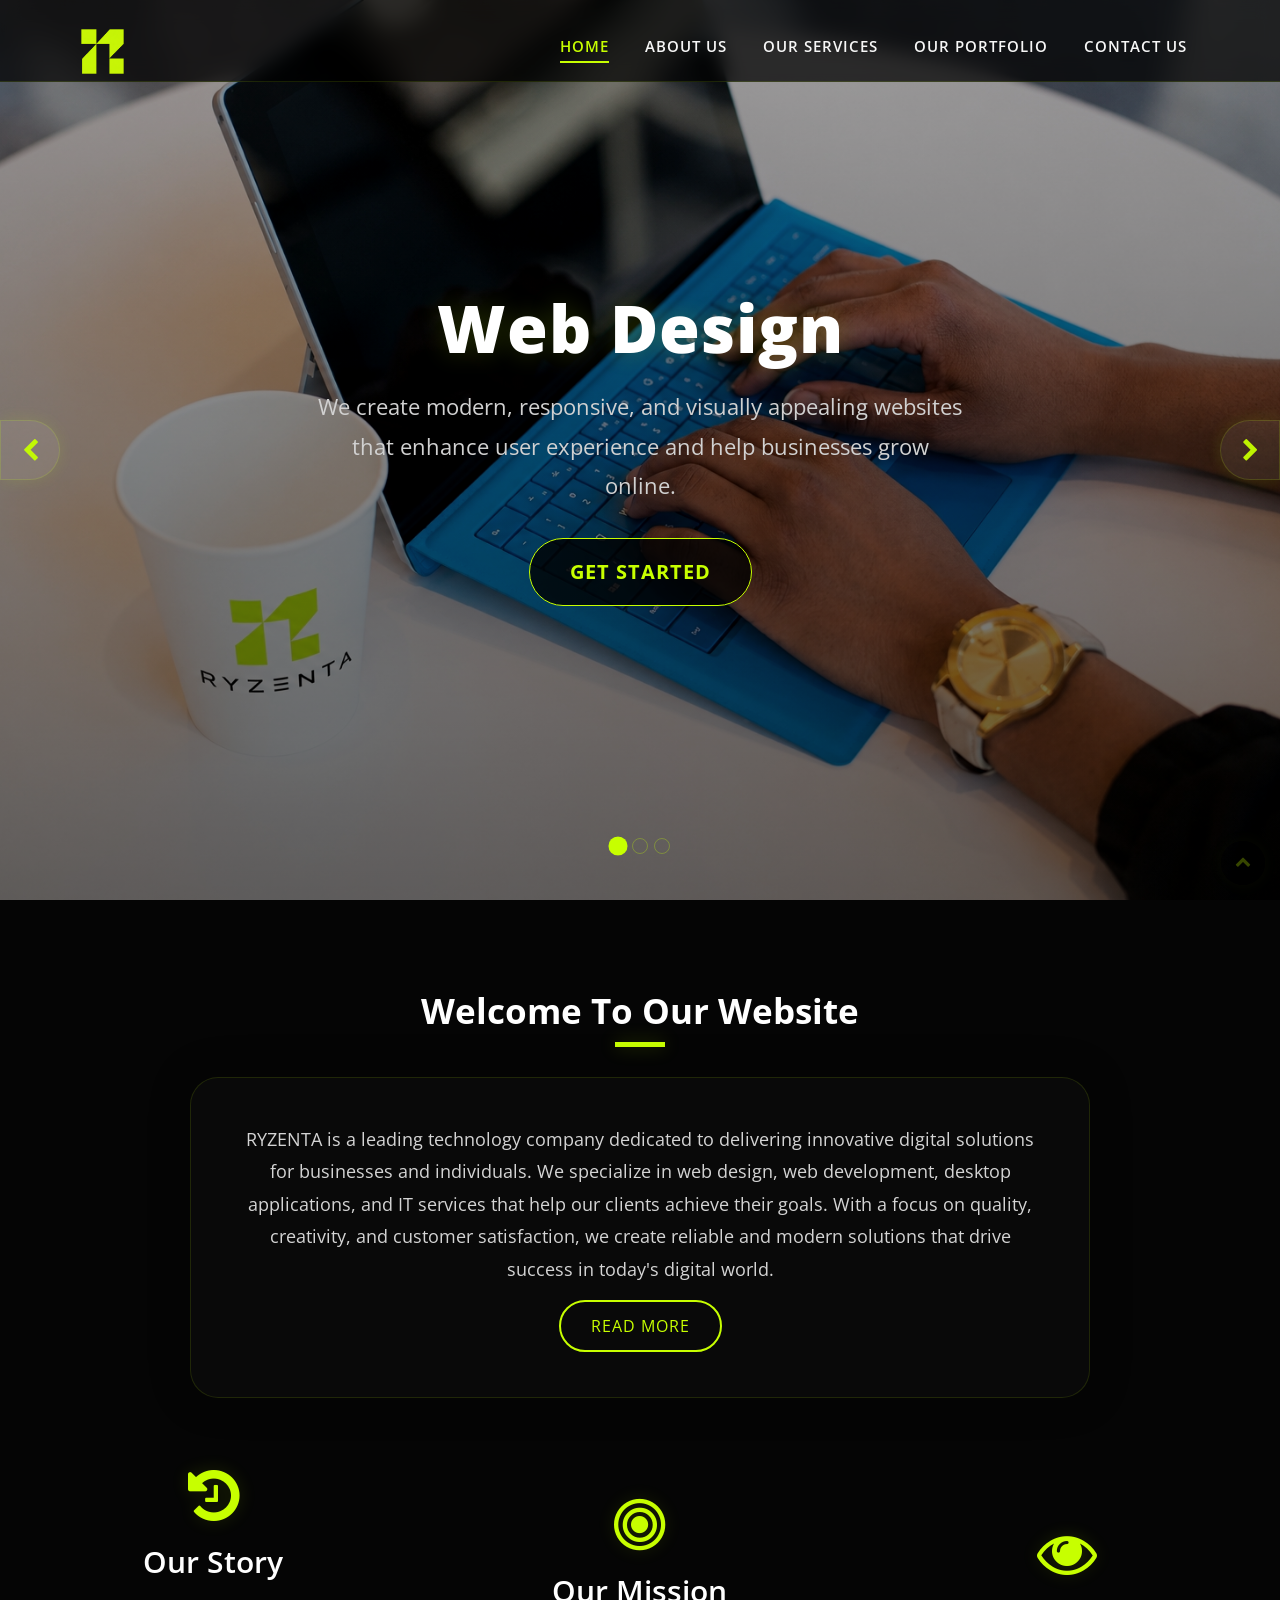
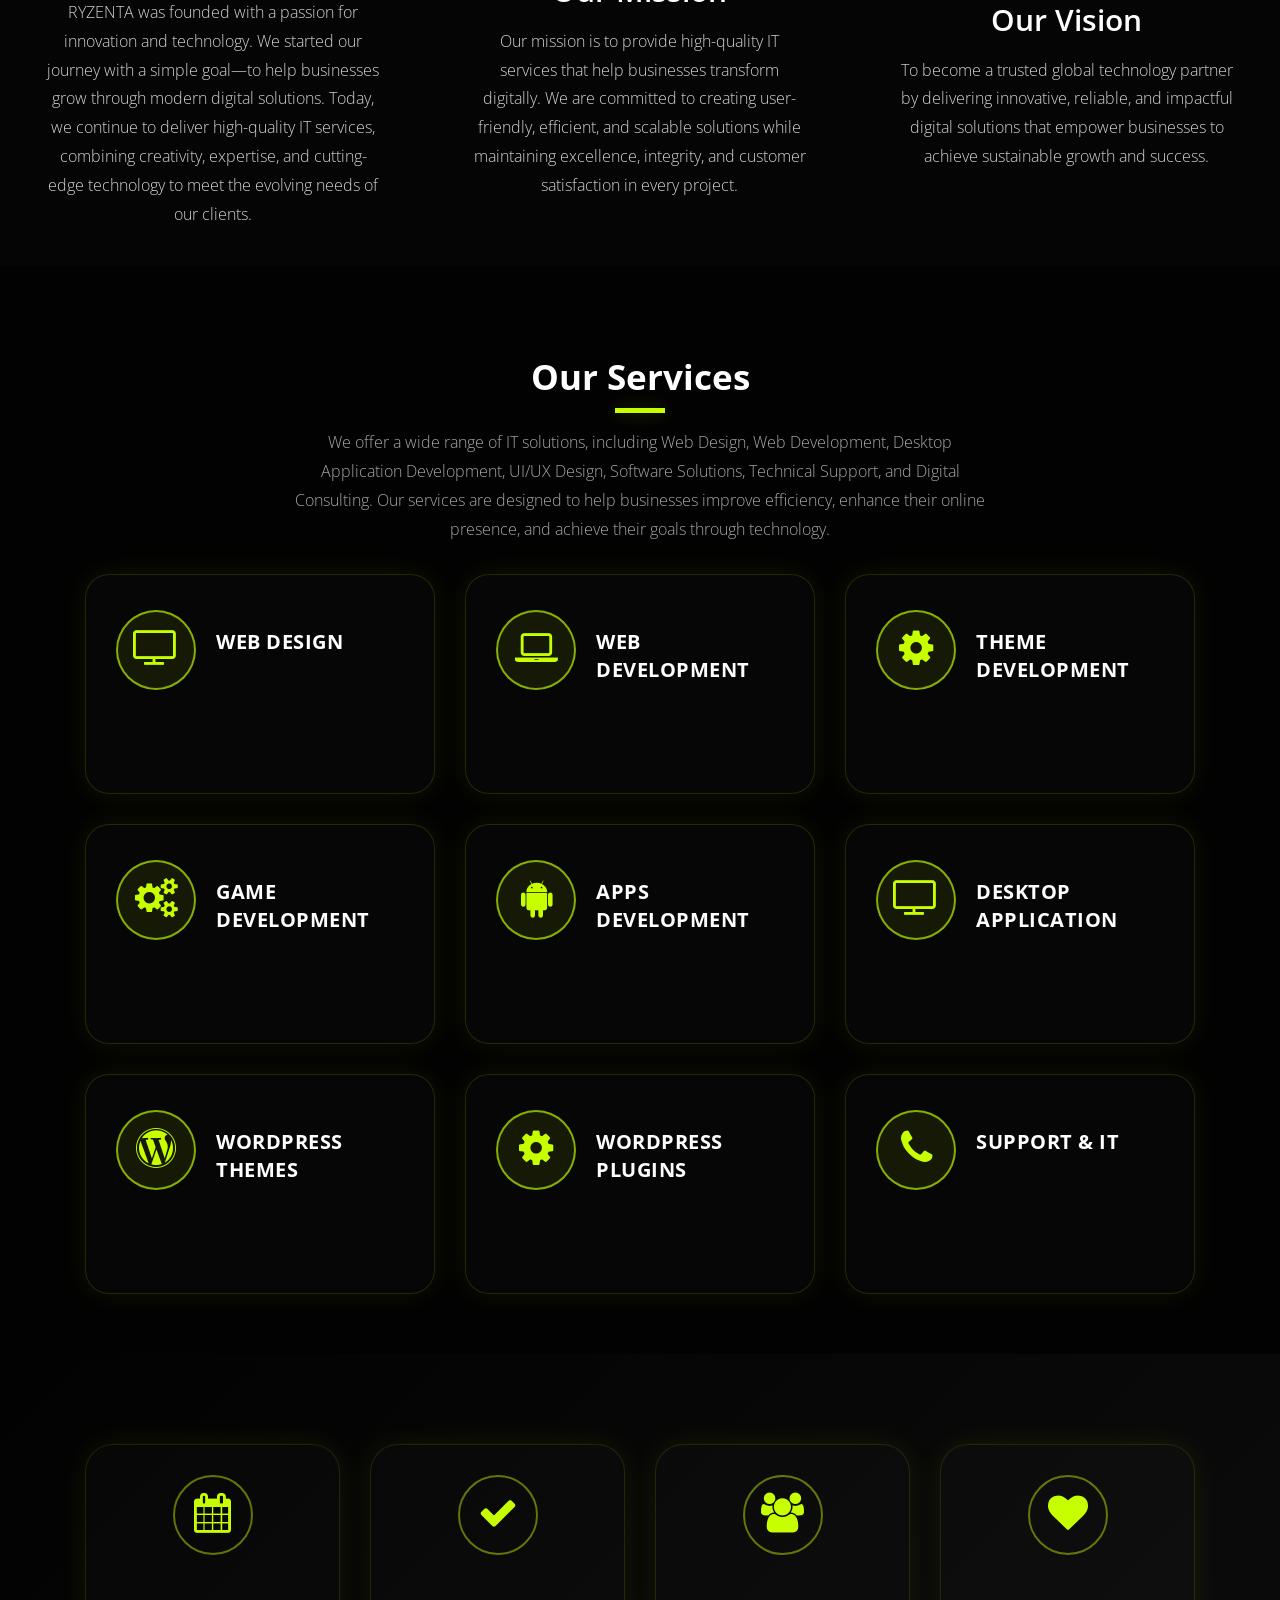
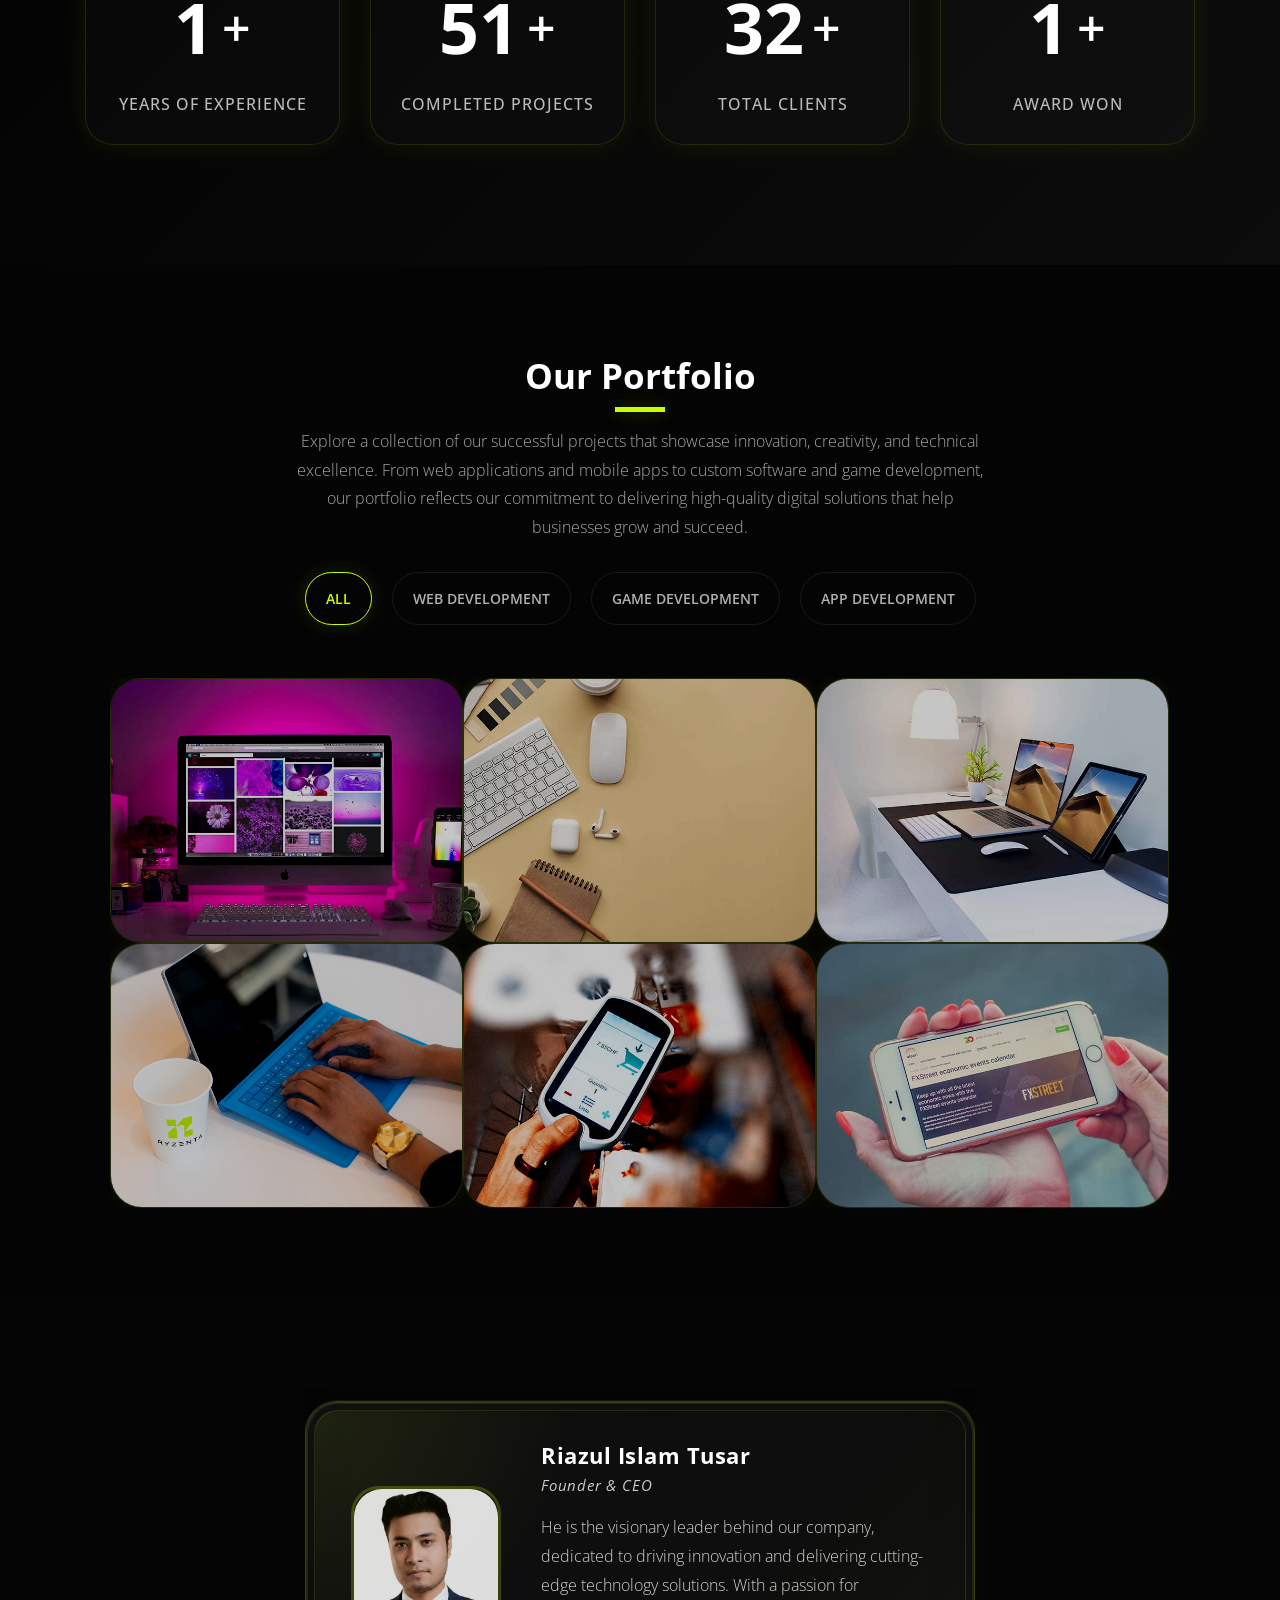
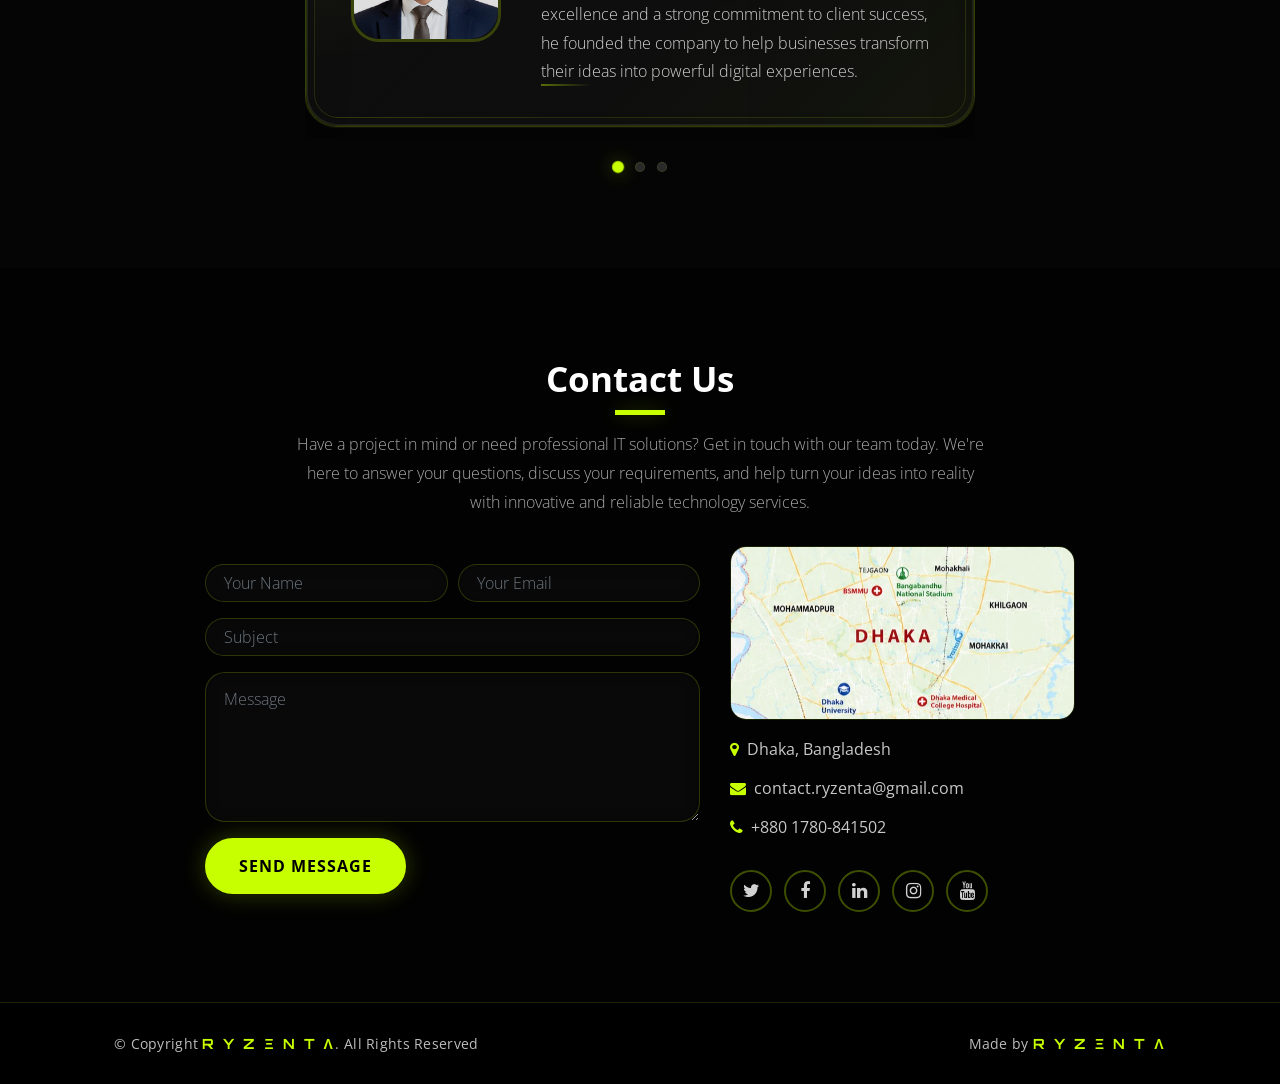
==== index.html @ a7834a54 "Update index.html" ====
<!DOCTYPE html>
<html lang="en">
    <head>

     <meta property="og:title" content="R Y Z Ξ N T Λ">
  <meta property="og:description" content="Welcome to our website. Check out our projects and services.">
  <meta property="og:image" content="https://ryzenta.github.io/logo.png">
  <meta property="og:url" content="https://ryzenta.github.io/">
  <meta property="og:type" content="website">

  <!-- Twitter Card (For Twitter/X & YouTube link preview) -->
  <meta name="twitter:card" content="summary_large_image">
  <meta name="twitter:title" content="ryzentaofficial">
  <meta name="twitter:description" content="Welcome to our website. Check out our projects and services.">
  <meta name="twitter:image" content="https://ryzenta.github.io/logo.png">

        <meta charset="utf-8">
        <title>R Y Z Ξ N T Λ</title>
        <meta content="width=device-width, initial-scale=1.0" name="viewport">
        <meta content="RYZENTA Futuristic AI and technology brand" name="keywords">
        <meta content="Welcome to our website. Check out our projects and services." name="description">

        <!-- Favicon -->
        <link rel="icon" type="image/png" sizes="32x32" href="img/logo.png">
        <link rel="icon" type="image/png" sizes="16x16" href="img/logo.png">
        <link rel="shortcut icon" href="img/logo.png">
        <link rel="apple-touch-icon" sizes="180x180" href="img/logo.png">

        <!-- Google Fonts -->
        <link href="https://fonts.googleapis.com/css?family=Open+Sans:300,400,600,700|Orbitron:400,500,700&display=swap" rel="stylesheet">

        <!-- CSS Libraries -->
        <link href="https://stackpath.bootstrapcdn.com/bootstrap/4.4.1/css/bootstrap.min.css" rel="stylesheet">
        <link href="https://stackpath.bootstrapcdn.com/font-awesome/4.7.0/css/font-awesome.min.css" rel="stylesheet">
        <link href="lib/owlcarousel/assets/owl.carousel.min.css" rel="stylesheet">
        <link href="lib/lightbox/css/lightbox.min.css" rel="stylesheet">

        <!-- Template Stylesheet -->
        <link href="css/style.css" rel="stylesheet">
    </head>

    <body>
        <!-- Header Nav Start -->
        <div id="header">
            <div class="container-fluid">
                <div id="logo" class="pull-left">
                    <a href="index.html"><img src="img/logo.png" alt="Logo" /></a>
                </div>

                <nav id="nav-menu-container">
                    <ul class="nav-menu">
                        <li class="menu-active"><a href="#header-carousel">Home</a></li>
                        <li><a href="#about">About Us</a></li>
                        <li><a href="#services">Our Services</a></li>
                        <li><a href="#portfolio">Our Portfolio</a></li>
                        <li><a href="#contact">Contact Us</a></li>
                    </ul>
                </nav>
            </div>
        </div>
        <!-- Header Nav End -->
        
        <!-- Header carousel Start-->
        <div id="header-carousel">
            <div class="header-carousel-container">
                <div id="headerCarousel" class="carousel  slide carousel-fade" data-ride="carousel">
                    <ul class="carousel-indicators">
                        <li data-target="#headerCarousel" data-slide-to="0" class="active"></li>
                        <li data-target="#headerCarousel" data-slide-to="1"></li>
                        <li data-target="#headerCarousel" data-slide-to="2"></li>
                    </ul>

                    <div class="carousel-inner">
                        <div class="carousel-item active">
                            <div class="carousel-background"><img src="img/slider-1.jpg" alt=""></div>
                            <div class="carousel-container">
                                <div class="carousel-content">
                                    <h2>Web Design</h2>
                                    <p>
                                        We create modern, responsive, and visually appealing websites that enhance user experience and help businesses grow online.
                                    </p>
                                    <a href="" class="btn-get-started scrollto">Get Started</a>
                                </div>
                            </div>
                        </div>

                        <div class="carousel-item">
                            <div class="carousel-background"><img src="img/slider-2.jpg" alt=""></div>
                            <div class="carousel-container">
                                <div class="carousel-content">
                                    <h2>Desktop Application</h2>
                                    <p>
                                        We develop high-performance desktop software with intuitive interfaces, robust functionality, and seamless user experiences.
                                    </p>
                                    <a href="" class="btn-get-started scrollto">Get Started</a>
                                </div>
                            </div>
                        </div>

                        <div class="carousel-item">
                            <div class="carousel-background"><img src="img/slider-3.jpg" alt=""></div>
                            <div class="carousel-container">
                                <div class="carousel-content">
                                    <h2>Game Development</h2>
                                    <p>
                                        Our game development services combine creative design, advanced programming, stunning graphics, and immersive gameplay to deliver unforgettable gaming experiences for players worldwide.
                                    </p>
                                    <a href="" class="btn-get-started scrollto">Get Started</a>
                                </div>
                            </div>
                        </div>
                    </div>

                    <a class="carousel-control-prev" href="#headerCarousel" role="button" data-slide="prev">
                        <span class="carousel-control-prev-icon fa fa-chevron-left" aria-hidden="true"></span>
                    </a>

                    <a class="carousel-control-next" href="#headerCarousel" role="button" data-slide="next">
                        <span class="carousel-control-next-icon fa fa-chevron-right" aria-hidden="true"></span>
                    </a>

                </div>
            </div>
        </div>
        <!-- Header carousel End-->

        <!-- About Us Start-->
        <div id="about">
            <div class="container-fluid">
                <div class="section-header">
                    <h2>Welcome to Our Website</h2>
                </div>
                <div class="row">
                    <div class="col-md-12">
                        <div class="welcome m-auto">
                            <p>
                                RYZENTA is a leading technology company dedicated to delivering innovative digital solutions for businesses and individuals. We specialize in web design, web development, desktop applications, and IT services that help our clients achieve their goals. With a focus on quality, creativity, and customer satisfaction, we create reliable and modern solutions that drive success in today's digital world.
                            </p>
                            <a class="btn" href="#">Read More</a>
                        </div>
                    </div>
                </div>
                <div class="row">
                    <div class="col-md-4 about-col">
                        <div class="about-content">
                            <i class="fa fa-history"></i>
                            <h2>Our Story</h2>
                            <p>
                                RYZENTA was founded with a passion for innovation and technology. We started our journey with a simple goal—to help businesses grow through modern digital solutions. Today, we continue to deliver high-quality IT services, combining creativity, expertise, and cutting-edge technology to meet the evolving needs of our clients.
                            </p>
                        </div>
                    </div>
                    <div class="col-md-4 about-col">
                        <div class="about-content">
                            <i class="fa fa-bullseye"></i>
                            <h2>Our Mission</h2>
                            <p>
                                Our mission is to provide high-quality IT services that help businesses transform digitally. We are committed to creating user-friendly, efficient, and scalable solutions while maintaining excellence, integrity, and customer satisfaction in every project.

                            </p>
                        </div>
                    </div>
                    <div class="col-md-4 about-col">
                        <div class="about-content">
                            <i class="fa fa-eye"></i>
                            <h2>Our Vision</h2>
                            <p>
                                To become a trusted global technology partner by delivering innovative, reliable, and impactful digital solutions that empower businesses to achieve sustainable growth and success.
                            </p>
                        </div>
                    </div>
                </div>
            </div>
        </div>
        <!-- About Us End-->

        <!-- Services Start -->
        <div id="services">
            <div class="container">
                <div class="section-header">
                    <h2>Our Services</h2>
                    <p>
                        We offer a wide range of IT solutions, including Web Design, Web Development, Desktop Application Development, UI/UX Design, Software Solutions, Technical Support, and Digital Consulting. Our services are designed to help businesses improve efficiency, enhance their online presence, and achieve their goals through technology.
                    </p>
                </div>
                <div class="row">
                    <div class="col-md-6 col-lg-4">
                        <div class="service-col">
                            <div class="service-icon"><i class="fa fa-television"></i></div>
                            <h3>Web Design</h3>
                            <div class="service-detail">
                                We create modern, responsive, and visually appealing websites that enhance user experience and help businesses grow online.
                            </div>
                        </div>
                    </div>
                    <div class="col-md-6 col-lg-4">
                        <div class="service-col">
                            <div class="service-icon"><i class="fa fa-laptop"></i> </div>
                            <h3>Web Development</h3>
                            <div class="service-detail">
Building fast, secure, and scalable web solutions tailored to meet your business goals and requirements.
                            </div>
                        </div>
                    </div>
                    <div class="col-md-6 col-lg-4">
                        <div class="service-col">
                            <div class="service-icon"><i class="fa fa-cog"></i> </div>
                            <h3>Theme Development</h3>
                            <div class="service-detail">
Custom theme development with clean code, attractive layouts, and full responsiveness for a unique online presence.
                            </div>
                        </div>
                    </div>
                    <div class="col-md-6 col-lg-4">
                        <div class="service-col">
                            <div class="service-icon"><i class="fa fa-cogs"></i> </div>
                            <h3>Game Development</h3>
                            <div class="service-detail">
Designing and developing engaging, interactive, and high-performance games for multiple platforms.                            
</div>
                        </div>
                    </div>
                    <div class="col-md-6 col-lg-4">
                        <div class="service-col">
                            <div class="service-icon"><i class="fa fa-android"></i> </div>
                            <h3>Apps Development</h3>
                            <div class="service-detail">
Developing innovative Android and iOS applications with seamless functionality and exceptional user experiences.
                            </div>
                        </div>
                    </div>
                    <div class="col-md-6 col-lg-4">
                        <div class="service-col">
                            <div class="service-icon"><i class="fa fa-television"></i> </div>
                            <h3>Desktop Application</h3>
                            <div class="service-detail">
Creating powerful, secure, and efficient desktop software solutions to streamline business operations and productivity.                            </div>
                        </div>
                    </div>
                    <div class="col-md-6 col-lg-4">
                        <div class="service-col">
                            <div class="service-icon"><i class="fa fa-wordpress"></i> </div>
                            <h3>WordPress Themes</h3>
                            <div class="service-detail">
Professionally crafted WordPress themes that are responsive, customizable, SEO-friendly, and easy to manage.                            </div>
                        </div>
                    </div>
                    <div class="col-md-6 col-lg-4">
                        <div class="service-col">
                            <div class="service-icon"><i class="fa fa-cog"></i> </div>
                            <h3>WordPress Plugins</h3>
                            <div class="service-detail">
Developing custom WordPress plugins to extend website functionality and deliver tailored business solutions.                        </div>
                        </div>
                    </div>
                    <div class="col-md-6 col-lg-4">
                        <div class="service-col">
                            <div class="service-icon"><i class="fa fa-phone"></i> </div>
                            <h3>Support & IT</h3>
                            <div class="service-detail">
Providing reliable IT support, maintenance, troubleshooting, and technical solutions to keep your systems running smoothly.                            </div>
                        </div>
                    </div>
                </div>
            </div>
        </div>
        <!-- Services End -->

        <!-- Counter Start -->
        <div id="counters">
            <div class="container">
                <div class="row">
                    <div class="col-md-3 col-sm-6">
                        <div class="counter">
                            <div class="counter-icon"><i class="fa fa-calendar"></i></div>
                            <div class="number"> <span>2</span></div>
                            <h4 class="font-weight">Years of Experience</h4>
                        </div>
                    </div>
                    <div class="col-md-3 col-sm-6">
                        <div class="counter">
                            <div class="counter-icon"><i class="fa fa-check"></i></div>
                            <div class="number"> <span>80</span></div>
                            <h4 class="font-weight">Completed Projects</h4>
                        </div>
                    </div>
                    <div class="col-md-3 col-sm-6">
                        <div class="counter">
                            <div class="counter-icon"><i class="fa fa-users"></i></div>
                            <div class="number"> <span>50</span></div>
                            <h4 class="font-weight">Total Clients</h4>
                        </div>
                    </div>
                    <div class="col-md-3 col-sm-6">
                        <div class="counter">
                            <div class="counter-icon"><i class="fa fa-heart"></i></div>
                            <div class="number"> <span>2</span></div>
                            <h4 class="font-weight">Award Won</h4>
                        </div>
                    </div>
                </div>
            </div>
        </div>
        <!-- Counter End -->

        <!-- Portfolio Start -->
        <div id="portfolio">
            <div class="container">
                <header class="section-header">
                    <h3 class="section-title">Our Portfolio</h3>
                    <p>
Explore a collection of our successful projects that showcase innovation, creativity, and technical excellence. From web applications and mobile apps to custom software and game development, our portfolio reflects our commitment to delivering high-quality digital solutions that help businesses grow and succeed.                    </p>
                </header>

                <div class="row">
                    <div class="col-lg-12">
                        <ul class="portfolio-flters">
                            <li data-filter="*" class="filter-active">All</li>
                            <li data-filter=".web-dev">Web Development</li>
                            <li data-filter=".game-dev">Game Development</li>
                            <li data-filter=".app-dev">App Development</li>
                        </ul>
                    </div>
                </div>

                <div class="row portfolio-container">
                    <div class="col-lg-4 col-md-6 portfolio-item web-dev">
                        <div class="portfolio-wrap">
                            <figure>
                                <img src="img/portfolio-1.jpg" class="img-fluid" alt="">
                                <a href="img/portfolio-1.jpg" data-lightbox="portfolio" data-title="R Y Z Ξ N T Λ | Building The Future With Smart Technology" class="link-preview" title="Preview"><i class="fa fa-eye"></i></a>
                                <a href="#" class="link-details" title="More Details"><i class="fa fa-link"></i></a>
                                <h4 class="portfolio-title">Modern, responsive, and user-friendly websites designed to enhance your online presence and drive business growth. <span>Web Development</span></h4>
                            </figure>
                        </div>
                    </div>

                    <div class="col-lg-4 col-md-6 portfolio-item web-dev">
                        <div class="portfolio-wrap">
                            <figure>
                                <img src="img/portfolio-2.jpg" class="img-fluid" alt="">
                                <a href="img/portfolio-2.jpg" class="link-preview" data-lightbox="portfolio" data-title="R Y Z Ξ N T Λ | Building The Future With Smart Technology" title="Preview"><i class="fa fa-eye"></i></a>
                                <a href="#" class="link-details" title="More Details"><i class="fa fa-link"></i></a>
                                <h4 class="portfolio-title">Custom web solutions built with the latest technologies to ensure performance, security, and seamless user experiences. <span>Web Development</span></h4>
                            </figure>
                        </div>
                    </div>

                    <div class="col-lg-4 col-md-6 portfolio-item game-dev">
                        <div class="portfolio-wrap">
                            <figure>
                                <img src="img/portfolio-3.jpg" class="img-fluid" alt="">
                                <a href="img/portfolio-3.jpg" class="link-preview" data-lightbox="portfolio" data-title="R Y Z Ξ N T Λ | Building The Future With Smart Technology" title="Preview"><i class="fa fa-eye"></i></a>
                                <a href="#" class="link-details" title="More Details"><i class="fa fa-link"></i></a>
                                <h4 class="portfolio-title">Creative and engaging games developed with stunning visuals, immersive gameplay, and optimized performance. <span>Game Development</span></h4>
                            </figure>
                        </div>
                    </div>

                    <div class="col-lg-4 col-md-6 portfolio-item game-dev">
                        <div class="portfolio-wrap">
                            <figure>
                                <img src="img/portfolio-4.jpg" class="img-fluid" alt="">
                                <a href="img/portfolio-4.jpg" class="link-preview" data-lightbox="portfolio" data-title="R Y Z Ξ N T Λ | Building The Future With Smart Technology" title="Preview"><i class="fa fa-eye"></i></a>
                                <a href="#" class="link-details" title="More Details"><i class="fa fa-link"></i></a>
                                <h4 class="portfolio-title">From concept to launch, we create innovative gaming experiences for mobile, desktop, and online platforms. <span>Game Development</span></h4>
                            </figure>
                        </div>
                    </div>

                    <div class="col-lg-4 col-md-6 portfolio-item app-dev">
                        <div class="portfolio-wrap">
                            <figure>
                                <img src="img/portfolio-5.jpg" class="img-fluid" alt="">
                                <a href="img/portfolio-5.jpg" class="link-preview" data-lightbox="portfolio" data-title="R Y Z Ξ N T Λ | Building The Future With Smart Technology" title="Preview"><i class="fa fa-eye"></i></a>
                                <a href="#" class="link-details" title="More Details"><i class="fa fa-link"></i></a>
                                <h4 class="portfolio-title">Scalable Android and iOS apps tailored to meet business needs and help brands connect with their audience. <span>App Development</span></h4>
                            </figure>
                        </div>
                    </div>

                    <div class="col-lg-4 col-md-6 portfolio-item app-dev">
                        <div class="portfolio-wrap">
                            <figure>
                                <img src="img/portfolio-6.jpg" class="img-fluid" alt="">
                                <a href="img/portfolio-6.jpg" class="link-preview" data-lightbox="portfolio" data-title="R Y Z Ξ N T Λ | Building The Future With Smart Technology" title="Preview"><i class="fa fa-eye"></i></a>
                                <a href="#" class="link-details" title="More Details"><i class="fa fa-link"></i></a>
                                <h4 class="portfolio-title">Powerful mobile applications designed to deliver smooth functionality and exceptional user experiences. <span>App Development</span></h4>
                            </figure>
                        </div>
                    </div>
                </div>
            </div>
        </div>
        <!-- Portfolio End -->

        <!-- Testimonials Start -->
        <div id="testimonials">
            <div class="container">
                <div class="owl-carousel testimonials-carousel">
                    <div class="testimonial-item">
                        <div class="testimonial-img">
                            <img src="img/testimonial-1.jpg" alt="">
                        </div>
                        <div class="testimonial-content">
                            <h3>Riazul Islam Tusar</h3>
                            <h4>Founder & CEO</h4>
                            <p>
He is the visionary leader behind our company, dedicated to driving innovation and delivering cutting-edge technology solutions. With a passion for excellence and a strong commitment to client success, he founded the company to help businesses transform their ideas into powerful digital experiences.                            </p>
                        </div>
                    </div>

                    <div class="testimonial-item">
                        <div class="testimonial-img">
                            <img src="img/testimonial-2.jpg" alt="">
                        </div>
                        <div class="testimonial-content">
                            <h3>Atiq Hasan Riad</h3>
                            <h4>Co-Founder & COO</h4>
                            <p>
He plays a key role in shaping the company's growth and strategic direction. With expertise in technology, project management, and business development, he works closely with clients and teams to ensure the delivery of high-quality solutions that create lasting value.                            </p>
                        </div>
                    </div>

                    <div class="testimonial-item">
                        <div class="testimonial-img">
                            <img src="img/testimonial-3.jpg" alt="">
                        </div>
                        <div class="testimonial-content">
                            <h3>Tahmida Huda</h3>
                            <h4>Marketing Director</h4>
                            <p>
She is responsible for overseeing daily operations and ensuring the successful execution of projects. With strong leadership, organizational skills, and industry expertise, he coordinates teams, manages client relationships, and drives operational excellence to deliver outstanding results and customer satisfaction.                        </div>
                    </div>
                </div>
            </div>
        </div>
        <!-- Testimonials End -->

        <!-- Contact Start -->
        <div class="contact" id="contact">
            <div class="container">
                <div class="section-header">
                    <h3>Contact Us</h3>
                    <p>
Have a project in mind or need professional IT solutions? Get in touch with our team today. We're here to answer your questions, discuss your requirements, and help turn your ideas into reality with innovative and reliable technology services.                    </p>
                </div>

                <div class="row align-items-center">
                    <div class="col-md-7">
                        <div class="form">
                            <form action="" method="">
                                <div class="form-row">
                                    <div class="form-group col-md-6">
                                        <input type="text" class="form-control" placeholder="Your Name" />
                                    </div>
                                    <div class="form-group col-md-6">
                                        <input type="email" class="form-control" placeholder="Your Email" />
                                    </div>
                                </div>
                                <div class="form-group">
                                    <input type="text" class="form-control" placeholder="Subject" />
                                </div>
                                <div class="form-group">
                                    <textarea class="form-control" rows="5" placeholder="Message"></textarea>
                                </div>
                                <div><button type="submit">Send Message</button></div>
                            </form>
                        </div>
                    </div>
                    <div class="col-md-5">
                        <div class="contact-info">
                            <img src="img/map.jpg" alt="Map" />
                            <p><i class="fa fa-map-marker"></i>Dhaka, Bangladesh</p>
                            <p><i class="fa fa-envelope"></i>contact.ryzenta@gmail.com</p>
                            <p><i class="fa fa-phone"></i>+880 1780-841502</p>
                            <div class="social">
                                <a href="https://www.twitter.com/ryzentaofficial"><i class="fa fa-twitter"></i></a>
                                <a href="https://facebook.com/ryzentaofficial"><i class="fa fa-facebook"></i></a>
                                <a href="https://www.linkedin.com/company/ryzenta"><i class="fa fa-linkedin"></i></a>
                                <a href="https://www.instagram.com/ryzentaofficial"><i class="fa fa-instagram"></i></a>
                                <a href="https://www.youtube.com/ryzenta"><i class="fa fa-youtube"></i></a>
                            </div>
                        </div>
                    </div>
                </div>
            </div>
        </div>
        <!-- Contact End -->

        <!-- Footer Start -->
        <div id="footer">
            <div class="container">
                <div class="footer-inner">
                    <div class="footer-left">
                        <p>© Copyright <a href="#home">R Y Z Ξ N T Λ</a>. All Rights Reserved</p>
                    </div>

                    <div class="footer-center" aria-hidden="true"></div>

                    <div class="footer-right">
                        <p>Made by <a href="#home">R Y Z Ξ N T Λ</a></p>
                    </div>
                </div>
            </div>
        </div>
        <!-- Footer End -->
        
        <!-- Back to Top -->
        <a href="#" class="back-to-top"><i class="fa fa-chevron-up"></i></a>

        <!-- JavaScript Libraries -->
        <script src="https://code.jquery.com/jquery-3.4.1.min.js"></script>
        <script src="https://stackpath.bootstrapcdn.com/bootstrap/4.4.1/js/bootstrap.bundle.min.js"></script>
        <script src="lib/easing/easing.min.js"></script>
        <script src="lib/menuspy/menuspy.min.js"></script>
        <script src="lib/waypoints/waypoints.min.js"></script>
        <script src="lib/counterup/counterup.min.js"></script>
        <script src="lib/owlcarousel/owl.carousel.min.js"></script>
        <script src="lib/isotope/isotope.pkgd.min.js"></script>
        <script src="lib/lightbox/js/lightbox.min.js"></script>

        <!-- Template Javascript -->
        <script src="js/main.js"></script>
    </body>
</html>
---- css/style.css ----
:root {
    --ryzenta-black: #000000;
    --ryzenta-black-alt: #050505;
    --ryzenta-grey: #dcdcdc;
    --ryzenta-grey-light: #aaaaaa;
    --ryzenta-lime: #c7ff00;
    --ryzenta-lime-soft: rgba(199, 255, 0, 0.18);
    --ryzenta-border: rgba(199, 255, 0, 0.2);
    --ryzenta-glow: rgba(199, 255, 0, 0.4);
}

* {
    box-sizing: border-box;
}

body {
    color: var(--ryzenta-grey);
    font-family: 'Open Sans', sans-serif;
    font-weight: 300;
    background: var(--ryzenta-black);
    background-image: radial-gradient(circle at top left, rgba(199,255,0,0.06), transparent 18%),
                      radial-gradient(circle at 85% 20%, rgba(199,255,0,0.04), transparent 14%);
    overflow-x: hidden;
}

/* Mobile Optimization */
@media (max-width: 575.98px) {
    body {
        font-size: 14px;
    }
}

a {
    color: var(--ryzenta-lime);
    transition: color 0.3s ease, text-shadow 0.3s ease;
}

a:hover,
a:active,
a:focus {
    color: #ffffff;
    text-decoration: none;
    text-shadow: 0 0 12px var(--ryzenta-glow);
}

p {
    padding: 0;
    margin: 0 0 15px 0;
    line-height: 1.8;
}

h1,
h2,
h3,
h4,
h5,
h6 {
    color: #ffffff;
    margin: 0 0 15px 0;
    padding: 0;
}

.back-to-top {
    position: fixed;
    display: none;
    background: rgba(0,0,0,0.85);
    color: var(--ryzenta-lime);
    width: 44px;
    height: 44px;
    text-align: center;
    line-height: 1;
    font-size: 16px;
    border-radius: 50%;
    right: 15px;
    bottom: 15px;
    transition: background 0.5s, transform 0.3s;
    z-index: 11;
    box-shadow: 0 0 18px rgba(199,255,0,0.15);
}

.back-to-top:hover {
    transform: translateY(-2px);
    background: rgba(0,0,0,1);
}

.back-to-top i {
    padding-top: 12px;
    color: var(--ryzenta-lime);
}

/**********************************/
/********* Header Nav CSS *********/
/**********************************/
#header {
    padding: 24px 0;
    height: 82px;
    position: fixed;
    left: 0;
    top: 0;
    right: 0;
    transition: all 0.4s ease;
    z-index: 997;
    background: rgba(0, 0, 0, 0.72);
    border-bottom: 1px solid rgba(199, 255, 0, 0.12);
    backdrop-filter: blur(10px);
}

#header.header-scrolled {
    background: rgba(0, 0, 0, 0.92);
    padding: 14px 0;
    height: 72px;
    box-shadow: 0 30px 80px rgba(0,0,0,0.25);
}

#header #logo {
    float: left;
}

/* Minimal header logo rules (restored) */
#header #logo a { display: inline-block; }

#header #logo img {
    padding: 0;
    margin: 0;
    max-height: 55px;
    width: auto;
    display: block;
}

#nav-menu-container {
    float: right;
    margin: 0;
}

.nav-menu,
.nav-menu * {
    margin: 0;
    padding: 0;
    list-style: none;
}

.nav-menu li {
    position: relative;
    float: left;
    margin: 10px 18px 0 18px;
    white-space: nowrap;
}

.nav-menu a {
    padding: 0 0 5px 0;
    text-decoration: none;
    display: inline-block;
    color: #f7f7f7;
    font-size: 15px;
    font-weight: 600;
    letter-spacing: 1px;
    text-transform: uppercase;
    outline: none;
}

.nav-menu a::after {
    position: absolute;
    content: "";
    width: 100%;
    height: 2px;
    bottom: 0;
    left: 0;
    background: var(--ryzenta-lime);
    opacity: 0;
    transform: translateY(4px);
    transition: opacity 0.3s ease, transform 0.3s ease;
}

.nav-menu li:hover > a,
.nav-menu > .menu-active > a {
    color: var(--ryzenta-lime);
}

.nav-menu li:hover > a::after,
.nav-menu > .menu-active > a::after {
    opacity: 1;
    transform: translateY(0);
}

#mobile-nav-toggle {
    position: fixed;
    right: 0;
    top: 0;
    z-index: 999;
    margin: 20px 20px 0 0;
    border: 0;
    background: none;
    font-size: 24px;
    display: none;
    transition: all 0.4s;
    outline: none;
    cursor: pointer;
}

#mobile-nav-toggle i {
    color: #ffffff;
}

#mobile-nav {
    position: fixed;
    top: 0;
    padding-top: 30px;
    bottom: 0;
    z-index: 998;
    background: rgba(0, 0, 0, 0.96);
    left: -100%;
    width: 100%;
    text-align: center;
    overflow-y: auto;
    transition: 0.4s;
}

#mobile-nav ul {
    padding: 0;
    margin: 0;
    list-style: none;
}

#mobile-nav ul li {
    position: relative;
}

#mobile-nav ul li a {
    color: #ffffff;
    font-size: 16px;
    text-transform: uppercase;
    overflow: hidden;
    padding: 12px 15px;
    position: relative;
    text-decoration: none;
    width: 100%;
    display: block;
    outline: none;
    font-weight: 700;
}

#mobile-nav ul li a:hover,
#mobile-nav ul li.menu-active a {
    color: var(--ryzenta-lime);
}

#mobile-body-overly {
    width: 100%;
    height: 100%;
    z-index: 997;
    top: 0;
    left: 0;
    position: fixed;
    background: rgba(0, 0, 0, 0.7);
    display: none;
}

body.mobile-nav-active {
    overflow: hidden;
}

body.mobile-nav-active #mobile-nav {
    left: 0;
}

body.mobile-nav-active #mobile-nav-toggle {
    color: #fff;
}

@media (min-width: 992px) {
    #header #logo {
        padding-left: 60px;
    }

    #nav-menu-container {
        padding-right: 60px;
    }
}

@media (max-width: 767.98px) {
    #nav-menu-container {
        display: none;
    }

    #mobile-nav-toggle {
        display: inline;
    }

    #header {
        padding: 16px 0;
        height: 70px;
    }

    #header.header-scrolled {
        padding: 12px 0;
        height: 65px;
    }

    #header #logo img {
        max-height: 45px;
    }

    #mobile-nav-toggle {
        margin: 14px 16px 0 0;
        font-size: 22px;
    }

    #mobile-nav ul li a {
        font-size: 15px;
        padding: 14px 18px;
    }
}


/**********************************/
/******** Header Carousel *********/
/**********************************/
#header-carousel {
    position: relative;
    width: 100%;
    min-height: 100vh;
    background: #000;
    overflow: hidden;
}

#header-carousel .carousel-item {
    position: relative;
    width: 100%;
    min-height: 100vh;
    display: block;
    overflow: hidden;
    background: #000;
}

#header-carousel .carousel-item::before {
    content: '';
    position: absolute;
    inset: 0;
    z-index: 1;
    pointer-events: none;
    background: linear-gradient(180deg, rgba(0,0,0,0.25), rgba(0,0,0,0.55));
}

#header-carousel .carousel-background {
    position: absolute;
    inset: 0;
    overflow: hidden;
    z-index: 0;
}

#header-carousel .carousel-background img {
    width: 100%;
    height: 100%;
    object-fit: cover;
    object-position: center center;
    filter: brightness(0.85) contrast(1.05) saturate(0.95);
    display: block;
}

#header-carousel .carousel-container {
    position: relative;
    z-index: 2;
    display: flex;
    align-items: center;
    justify-content: center;
    min-height: 100vh;
    padding: 0 25px;
}

#header-carousel .carousel-content {
    max-width: 680px;
    text-align: center;
    padding: 0 15px;
    opacity: 0;
    transform: translateY(25px);
    transition: opacity 0.85s ease, transform 0.85s ease;
}

#header-carousel .carousel-item.active .carousel-content {
    opacity: 1;
    transform: translateY(0);
}

#header-carousel h2 {
    color: #ffffff;
    margin-bottom: 26px;
    font-size: 66px;
    font-weight: 800;
    letter-spacing: 1px;
    line-height: 1.02;
    text-shadow: 0 0 24px rgba(199,255,0,0.18);
}

#header-carousel p {
    margin: 0 auto 32px auto;
    color: #d1d1d1;
    font-size: 22px;
    font-weight: 400;
    line-height: 1.8;
    max-width: 720px;
}

#header-carousel .carousel-control-prev,
#header-carousel .carousel-control-next {
    width: auto;
    top: 50%;
    transform: translateY(-50%);
    opacity: 0.95;
}

#header-carousel .carousel-control-next-icon,
#header-carousel .carousel-control-prev-icon {
    display: inline-flex;
    align-items: center;
    justify-content: center;
    width: 60px;
    height: 60px;
    background: rgba(255,255,255,0.08);
    color: var(--ryzenta-lime);
    font-size: 24px;
    line-height: 1;
    border-radius: 50%;
    transition: background 0.3s ease, transform 0.3s ease, box-shadow 0.3s ease;
    border: 1px solid rgba(199,255,0,0.16);
    box-shadow: 0 0 18px rgba(199,255,0,0.12);
}

#header-carousel .carousel-control-next-icon:hover,
#header-carousel .carousel-control-prev-icon:hover {
    background: rgba(199,255,0,0.16);
    transform: scale(1.05);
    box-shadow: 0 0 24px rgba(199,255,0,0.18);
}

#header-carousel .carousel-control-next-icon {
    border-radius: 50px 0 0 50px;
}

#header-carousel .carousel-control-prev-icon {
    border-radius: 0 50px 50px 0;
}

#header-carousel .carousel-indicators {
    bottom: 30px;
}

#header-carousel .carousel-indicators li {
    width: 14px;
    height: 14px;
    border: 1px solid rgba(199,255,0,0.6);
    border-radius: 50%;
    background: transparent;
    cursor: pointer;
    transition: background 0.3s ease, transform 0.3s ease;
}

#header-carousel .carousel-indicators .active {
    background: var(--ryzenta-lime);
    transform: scale(1.2);
}

#header-carousel .btn-get-started {
    display: inline-block;
    padding: 18px 40px;
    font-size: 20px;
    font-weight: 700;
    letter-spacing: 1px;
    text-transform: uppercase;
    transition: background 0.3s ease, color 0.3s ease, box-shadow 0.3s ease, transform 0.3s ease;
    color: var(--ryzenta-lime);
    background: rgba(0,0,0,0.78);
    border: 1px solid var(--ryzenta-lime);
    border-radius: 50px;
}

#header-carousel .btn-get-started:hover {
    background: var(--ryzenta-lime);
    color: #000000;
    box-shadow: 0 0 30px rgba(199,255,0,0.45);
    transform: translateY(-1px);
}

@media (max-width: 991.98px) {
    #header-carousel .carousel-content {
        max-width: 75%;
    }

    #header-carousel h2 {
        margin-bottom: 18px;
        font-size: 48px;
        font-weight: 700;
        letter-spacing: 0.5px;
    }

    #header-carousel p {
        font-size: 18px;
    }
    
    #header-carousel .btn-get-started {
        padding: 14px 30px;
        font-size: 18px;
        letter-spacing: 0.8px;
    }
}

@media (max-width: 767.98px) {
    #header-carousel .carousel-content {
        max-width: 85%;
    }

    #header-carousel h2 {
        margin-bottom: 18px;
        font-size: 36px;
        font-weight: 700;
        letter-spacing: 0;
    }

    #header-carousel p {
        font-size: 16px;
    }
    
    #header-carousel .btn-get-started {
        padding: 12px 26px;
        font-size: 16px;
    }
}

@media (max-width: 575.98px) {
    #header-carousel .carousel-content {
        max-width: 95%;
    }

    #header-carousel h2 {
        font-size: 26px;
        margin-bottom: 18px;
    }

    #header-carousel p {
        font-size: 15px;
        margin-bottom: 22px;
    }
    
    #header-carousel .btn-get-started {
        padding: 10px 22px;
        font-size: 14px;
    }

    #header-carousel .carousel-control-next-icon,
    #header-carousel .carousel-control-prev-icon {
        width: 50px;
        height: 50px;
        font-size: 18px;
    }

    #header-carousel .carousel-indicators {
        bottom: 20px;
    }

    #header-carousel .carousel-indicators li {
        width: 12px;
        height: 12px;
    }
}


/**********************************/
/******* Section Header CSS *******/
/**********************************/
.section-header {
    position: relative;
    max-width: 700px;
    margin: 0 auto 30px auto;
}

.section-header h2,
.section-header h3 {
    position: relative;
    color: #ffffff;
    font-size: 35px;
    font-weight: 700;
    text-align: center;
    text-transform: capitalize;
    padding-bottom: 15px;
}

.section-header h2::after,
.section-header h3::after {
    content: '';
    position: absolute;
    width: 50px;
    height: 5px;
    left: calc(50% - 25px);
    bottom: 0;
    background: var(--ryzenta-lime);
    box-shadow: 0 0 18px rgba(199,255,0,0.25);
}

.section-header p {
    font-size: 16px;
    font-weight: 300;
    text-align: center;
    margin: 0;
    color: #a8a8a8;
}

/* Section Header Responsive Design */
@media (max-width: 991.98px) {
    .section-header h2,
    .section-header h3 {
        font-size: 32px;
        padding-bottom: 12px;
    }

    .section-header p {
        font-size: 15px;
    }
}

@media (max-width: 767.98px) {
    .section-header {
        margin-bottom: 25px;
    }

    .section-header h2,
    .section-header h3 {
        font-size: 28px;
        padding-bottom: 12px;
    }

    .section-header h2::after,
    .section-header h3::after {
        width: 40px;
        height: 4px;
        left: calc(50% - 20px);
    }

    .section-header p {
        font-size: 14px;
    }
}

@media (max-width: 575.98px) {
    .section-header h2,
    .section-header h3 {
        font-size: 24px;
    }

    .section-header p {
        font-size: 13px;
    }
}


/**********************************/
/********** About Us CSS **********/
/**********************************/
#about {
    position: relative;
    padding: 90px 0 0 0;
    margin-bottom: -30px;
    background: #050505;
}

#about .row {
    margin-bottom: 30px;
}

#about .welcome {
    max-width: 900px;
    text-align: center;
    margin: 0 auto 40px;
    padding: 45px;
    border-radius: 28px;
    background: rgba(255,255,255,0.02);
    border: 1px solid rgba(199,255,0,0.12);
    box-shadow: 0 0 40px rgba(0,0,0,0.25);
}

#about .welcome h2 {
    color: var(--ryzenta-lime);
    font-size: 35px;
    font-weight: 700;
    padding-bottom: 15px;
}

#about .welcome h2:after {
    position: absolute;
    content: "";
    width: 50px;
    height: 3px;
    top: 50px;
    left: calc(50% - 25px);
    background: var(--ryzenta-lime);
}

#about .welcome p {
    font-size: 18px;
    font-weight: 400;
    color: #d4d4d4;
}

#about .welcome a {
    padding: 12px 30px;
    color: var(--ryzenta-lime);
    letter-spacing: 1px;
    background: transparent;
    border: 2px solid var(--ryzenta-lime);
    border-radius: 50px;
    text-transform: uppercase;
    transition: all 0.3s ease;
}

#about .welcome a:hover {
    color: #000000;
    background: var(--ryzenta-lime);
    box-shadow: 0 0 30px rgba(199,255,0,0.28);
}

#about .about-col {
    display: flex;
    align-items: stretch;
    min-height: 100%;
    background: transparent;
    border-radius: 0;
    border: none;
    box-shadow: none;
}

#about .about-col:nth-child(2) {
    background: transparent;
}

#about .about-content {
    position: relative;
    width: 100%;
    padding: 38px 32px;
    text-align: center;
    display: flex;
    flex-direction: column;
    justify-content: center;
    gap: 18px;
    flex: 1;
}

#about .about-content i {
    color: var(--ryzenta-lime);
    font-size: 60px;
    margin: 0;
    text-shadow: 0 0 18px rgba(199,255,0,0.14);
}

#about .about-content h2 {
    color: #ffffff;
    font-size: 30px;
    font-weight: 600;
    margin: 0;
}

#about .about-content p {
    color: #d4d4d4;
    font-size: 16px;
    font-weight: 300;
    line-height: 1.8;
    margin: 0;
}

/* About Us Responsive Design */
@media (max-width: 991.98px) {
    #about {
        padding: 70px 0 0 0;
    }

    #about .welcome {
        max-width: 85%;
        padding: 40px 30px;
        margin: 0 auto 35px;
        border-radius: 24px;
    }

    #about .welcome h2 {
        font-size: 32px;
    }

    #about .welcome h2::after {
        top: 45px;
    }

    #about .welcome p {
        font-size: 16px;
    }

    #about .about-content {
        padding: 32px 26px;
        gap: 16px;
    }

    #about .about-content i {
        font-size: 52px;
    }

    #about .about-content h2 {
        font-size: 26px;
    }

    #about .about-content p {
        font-size: 15px;
    }
}

@media (max-width: 767.98px) {
    #about {
        padding: 60px 0 0 0;
        margin-bottom: -20px;
    }

    #about .welcome {
        max-width: 90%;
        padding: 35px 25px;
        margin: 0 auto 30px;
        border-radius: 20px;
    }

    #about .welcome h2 {
        font-size: 28px;
    }

    #about .welcome h2::after {
        top: 40px;
    }

    #about .welcome p {
        font-size: 15px;
    }

    #about .about-content {
        padding: 28px 20px;
        gap: 14px;
    }

    #about .about-content i {
        font-size: 48px;
    }

    #about .about-content h2 {
        font-size: 24px;
    }

    #about .about-content p {
        font-size: 14px;
    }
}

@media (max-width: 575.98px) {
    #about {
        padding: 50px 0 0 0;
    }

    #about .welcome {
        max-width: 95%;
        padding: 28px 20px;
        margin: 0 auto 25px;
        border-radius: 16px;
    }

    #about .welcome h2 {
        font-size: 24px;
        margin-bottom: 12px;
    }

    #about .welcome p {
        font-size: 14px;
        margin-bottom: 18px;
    }

    #about .welcome a {
        padding: 10px 24px;
        font-size: 14px;
    }

    #about .about-content {
        padding: 24px 16px;
        gap: 12px;
    }

    #about .about-content i {
        font-size: 42px;
    }

    #about .about-content h2 {
        font-size: 22px;
        margin-bottom: 8px;
    }

    #about .about-content p {
        font-size: 13px;
        line-height: 1.7;
    }
}


/**********************************/
/********** Service CSS ***********/
/**********************************/
#services {
    padding: 90px 0 30px 0;
    background: #020202;
}

#services .service-col {
    position: relative;
    width: 100%;
    min-height: 220px;
    overflow: hidden;
    margin-bottom: 30px;
    background: rgba(255,255,255,0.02);
    border-radius: 24px;
    border: 1px solid rgba(199,255,0,0.14);
    box-shadow: 0 0 30px rgba(199,255,0,0.08);
    transition: transform 0.35s ease, box-shadow 0.35s ease;
    padding: 35px 30px;
}

#services .service-col:hover {
    transform: translateY(-6px);
    box-shadow: 0 18px 45px rgba(199,255,0,0.16);
}

#services .service-detail {
    position: absolute;
    width: 100%;
    height: 100%;
    top: 0;
    left: -100%;
    background: rgba(0, 0, 0, 0.7);
    padding: 20px 20px 20px 30px;
    color: #ffffff;
    font-size: 14px;
    font-weight: 300;
    line-height: 22px;
}

#services .service-col:hover .service-detail {
    transition: 0.5s ease;
    left: 0;
}

#services .service-icon {
    position: relative;
    display: inline-block;
    width: 80px;
    height: 80px;
    float: left;
    margin-right: 20px;
    text-align: center;
    padding: 16px 0;
    border: 2px solid rgba(199,255,0,0.65);
    border-radius: 80px;
    background: rgba(199,255,0,0.08);
}

#services .service-icon i {
    font-size: 40px;
    color: var(--ryzenta-lime);
}

#services .service-col h3 {
    color: #ffffff;
    font-size: 20px;
    font-weight: 700;
    line-height: 28px;
    letter-spacing: 0.5px;
    text-transform: uppercase;
    margin: 0;
    padding: 18px 0 10px;
}

#services .service-col p {
    margin-bottom: 0;
    color: #c7c7c7;
}

/* Services Responsive Design */
@media (max-width: 991.98px) {
    #services {
        padding: 70px 0 25px 0;
    }

    #services .service-col {
        min-height: 200px;
        margin-bottom: 25px;
        padding: 30px 26px;
        border-radius: 20px;
    }

    #services .service-icon {
        width: 72px;
        height: 72px;
        margin-right: 18px;
        padding: 14px 0;
        border-radius: 72px;
    }

    #services .service-icon i {
        font-size: 36px;
    }

    #services .service-col h3 {
        font-size: 18px;
        line-height: 26px;
        padding: 14px 0 8px;
    }

    #services .service-col p {
        font-size: 14px;
    }
}

@media (max-width: 767.98px) {
    #services {
        padding: 60px 0 20px 0;
    }

    #services .service-col {
        min-height: 180px;
        margin-bottom: 20px;
        padding: 26px 22px;
        border-radius: 18px;
    }

    #services .service-detail {
        padding: 16px 16px 16px 24px;
        font-size: 13px;
        line-height: 20px;
    }

    #services .service-icon {
        width: 64px;
        height: 64px;
        margin-right: 16px;
        padding: 12px 0;
        border-radius: 64px;
        border-width: 1.5px;
    }

    #services .service-icon i {
        font-size: 32px;
    }

    #services .service-col h3 {
        font-size: 17px;
        line-height: 24px;
        padding: 12px 0 6px;
    }

    #services .service-col p {
        font-size: 13px;
    }
}

@media (max-width: 575.98px) {
    #services {
        padding: 50px 0 15px 0;
    }

    #services .service-col {
        min-height: 160px;
        margin-bottom: 18px;
        padding: 22px 18px;
        border-radius: 16px;
    }

    #services .service-detail {
        padding: 14px 14px 14px 20px;
        font-size: 12px;
        line-height: 18px;
    }

    #services .service-icon {
        width: 56px;
        height: 56px;
        margin-right: 14px;
        padding: 10px 0;
        border-radius: 56px;
    }

    #services .service-icon i {
        font-size: 28px;
    }

    #services .service-col h3 {
        font-size: 16px;
        line-height: 22px;
        padding: 10px 0 5px;
        letter-spacing: 0.3px;
    }

    #services .service-col p {
        font-size: 12px;
    }
}


/**********************************/
/********** Counter CSS ***********/
/**********************************/
#counters {
    padding: 90px 0;
    position: relative;
    text-align: center;
    color: #ffffff;
    background: linear-gradient(135deg, #020202 0%, #0c0c0c 100%);
}

#counters .counter {
    margin-bottom: 30px;
    padding: 30px 20px;
    border-radius: 28px;
    border: 1px solid rgba(199,255,0,0.12);
    background: rgba(255,255,255,0.02);
    box-shadow: 0 0 30px rgba(199,255,0,0.08);
}

#counters .counter .counter-icon {
    display: inline-block;
    width: 80px;
    height: 80px;
    padding: 5px 0;
    text-align: center;
    color: var(--ryzenta-lime);
    font-size: 40px;
    border: 2px solid rgba(199,255,0,0.45);
    border-radius: 50px;
    margin-bottom: 20px;
}

#counters .counter .number {
    font-size: 70px;
    margin: 0 0 15px;
    color: #ffffff;
    font-weight: 700;
    position: relative;
    display: flex;
    align-items: center;
    justify-content: center;
    gap: 8px;
}

#counters .counter .number span {
    display: inline;
}

#counters .number:after {
    color: #ffffff;
    content: "+";
    font-size: 50px;
    font-weight: 600;
    margin: 0;
    padding: 0;
    line-height: 1;
    display: inline-block;
}

#counters .counter h4 {
    margin: 0;
    color: #bbbbbb;
    font-size: 16px;
    font-weight: 500;
    text-transform: uppercase;
    letter-spacing: 1px;
}

/* Counters Responsive Design */
@media (max-width: 991.98px) {
    #counters .counter {
        padding: 28px 18px;
        margin-bottom: 25px;
    }

    #counters .counter .counter-icon {
        width: 75px;
        height: 75px;
        font-size: 36px;
        margin-bottom: 18px;
    }

    #counters .counter .number {
        font-size: 60px;
        margin: 0 0 12px;
        gap: 6px;
    }

    #counters .number:after {
        font-size: 45px;
    }

    #counters .counter h4 {
        font-size: 15px;
    }
}

@media (max-width: 767.98px) {
    #counters .counter {
        padding: 25px 16px;
        margin-bottom: 20px;
    }

    #counters .counter .counter-icon {
        width: 70px;
        height: 70px;
        font-size: 32px;
        margin-bottom: 16px;
    }

    #counters .counter .number {
        font-size: 50px;
        margin: 0 0 10px;
        gap: 5px;
    }

    #counters .number:after {
        font-size: 38px;
    }

    #counters .counter h4 {
        font-size: 14px;
        letter-spacing: 0.5px;
    }
}

@media (max-width: 575.98px) {
    #counters {
        padding: 60px 0;
    }

    #counters .counter {
        padding: 20px 14px;
        margin-bottom: 15px;
        border-radius: 20px;
    }

    #counters .counter .counter-icon {
        width: 60px;
        height: 60px;
        font-size: 28px;
        margin-bottom: 14px;
    }

    #counters .counter .number {
        font-size: 42px;
        margin: 0 0 8px;
        gap: 4px;
    }

    #counters .number:after {
        font-size: 32px;
    }

    #counters .counter h4 {
        font-size: 12px;
        letter-spacing: 0;
    }
}


/**********************************/
/********* Portfolio CSS **********/
/**********************************/
#portfolio {
    position: relative;
    clear: both;
    padding: 90px 40px;
    background: #040404;
}

#portfolio .container {
    padding-left: 40px;
    padding-right: 40px;
}

#portfolio .section-header p {
    margin-bottom: 30px;
}

#portfolio .portfolio-flters {
    padding: 0;
    margin: 0 0 45px 0;
    list-style: none;
    text-align: center;
}

#portfolio .portfolio-flters li {
    position: relative;
    margin: 0 8px 8px 8px;
    display: inline-block;
    padding: 15px 20px;
    color: #b0b0b0;
    font-size: 14px;
    font-weight: 600;
    text-transform: uppercase;
    cursor: pointer;
    border: 1px solid rgba(255,255,255,0.08);
    border-radius: 50px;
    transition: all 0.3s ease;
}

#portfolio .portfolio-flters li:hover,
#portfolio .portfolio-flters li.filter-active {
    color: var(--ryzenta-lime);
    border-color: var(--ryzenta-lime);
    box-shadow: 0 0 20px rgba(199,255,0,0.12);
}

#portfolio .portfolio-container {
    display: grid;
    grid-template-columns: repeat(auto-fit, minmax(280px, 1fr));
    grid-auto-rows: minmax(0, 1fr);
    gap: 30px;
    align-items: stretch;
    margin: 0;
    padding: 0;
}

#portfolio .portfolio-container .col-lg-4,
#portfolio .portfolio-container .col-md-6 {
    padding: 0;
}

#portfolio .portfolio-item {
    display: flex;
    position: relative;
    overflow: hidden;
    width: 100%;
    min-height: 0;
    transition: transform 0.35s ease, box-shadow 0.35s ease;
}

#portfolio .portfolio-wrap {
    display: flex;
    flex-direction: column;
    flex: 1 1 auto;
    min-height: 100%;
    height: 100%;
    min-height: 0;
    border-radius: 32px;
    overflow: hidden;
    background: rgba(255,255,255,0.02);
    border: 1px solid rgba(199,255,0,0.14);
    box-shadow: 0 16px 45px rgba(0,0,0,0.28), 0 0 24px rgba(199,255,0,0.08);
    transition: transform 0.35s ease, box-shadow 0.35s ease;
}

#portfolio .portfolio-item figure {
    display: grid;
    place-items: center;
    aspect-ratio: 4 / 3;
    width: 100%;
    height: auto;
    background: #111;
    overflow: hidden;
    position: relative;
    margin: 0;
    transition: all 0.35s ease;
}

#portfolio .portfolio-item figure img {
    width: 100%;
    height: 100%;
    object-fit: cover;
    object-position: center;
    display: block;
    transition: transform 0.4s ease, opacity 0.4s ease;
    filter: brightness(0.75) contrast(1.1);
}

#portfolio .portfolio-item:hover {
    transform: translateY(-6px);
}

#portfolio .portfolio-wrap:hover {
    box-shadow: 0 22px 55px rgba(0,0,0,0.35), 0 0 35px rgba(199,255,0,0.1);
}

#portfolio .portfolio-item figure:hover {
    border-color: rgba(199,255,0,0.24);
}

#portfolio .portfolio-item figure:hover img {
    opacity: 0.32;
    transform: scale(1.06);
}

#portfolio .portfolio-item figure .link-preview,
#portfolio .portfolio-item figure .link-details,
#portfolio .portfolio-item figure .portfolio-title {
    position: absolute;
    display: inline-block;
    opacity: 0;
    line-height: 1;
    text-align: center;
    width: 50px;
    height: 50px;
    background: rgba(255,255,255,0.1);
    border: 1px solid rgba(199,255,0,0.2);
    border-radius: 50px;
    transition: all 0.3s ease;
}

#portfolio .portfolio-item figure .link-preview i,
#portfolio .portfolio-item figure .link-details i {
    padding: 12px 0;
    font-size: 24px;
    color: #ffffff;
}

#portfolio .portfolio-item figure .link-preview:hover,
#portfolio .portfolio-item figure .link-details:hover {
    background: var(--ryzenta-lime);
    border-color: var(--ryzenta-lime);
    box-shadow: 0 0 24px rgba(199,255,0,0.3);
}

#portfolio .portfolio-item figure .link-preview:hover i,
#portfolio .portfolio-item figure .link-details:hover i {
    color: #000000;
}

#portfolio .portfolio-item figure .link-preview {
    left: calc(50% - 55px);
    top: 10%;
}

#portfolio .portfolio-item figure .link-details {
    right: calc(50% - 55px);
    top: 10%;
}

#portfolio .portfolio-item figure .portfolio-title {
    margin: 0;
    width: 100%;
    height: auto;
    left: 0;
    right: 0;
    bottom: 0;
    padding: 30px 26px;
    color: #ffffff;
    font-size: 18px;
    font-weight: 600;
    text-transform: capitalize;
    background: linear-gradient(to top, rgba(0,0,0,0.9), rgba(0,0,0,0.45));
    border-radius: 0 0 28px 28px;
}

#portfolio .portfolio-item figure .portfolio-title span {
    display: block;
    margin-top: 10px;
    font-size: 13px;
    font-weight: 300;
    text-transform: uppercase;
    color: #c0c0c0;
    letter-spacing: 0.6px;
}

#portfolio .portfolio-item figure:hover .link-preview,
#portfolio .portfolio-item figure:hover .link-details {
    opacity: 1;
}

#portfolio .portfolio-item figure:hover .portfolio-title {
    opacity: 1;
}

/* Portfolio Responsive Design */
@media (max-width: 991.98px) {
    #portfolio {
        padding-left: 24px;
        padding-right: 24px;
    }

    #portfolio .container {
        padding-left: 24px;
        padding-right: 24px;
    }

    #portfolio .portfolio-container {
        gap: 24px;
    }

    #portfolio .portfolio-container .col-lg-4,
    #portfolio .portfolio-container .col-md-6 {
        padding: 0;
    }

    #portfolio .portfolio-item figure {
        border-radius: 24px;
    }

    #portfolio .portfolio-item figure .portfolio-title {
        padding: 24px 20px;
        border-radius: 0 0 24px 24px;
    }
}

@media (max-width: 767.98px) {
    #portfolio {
        padding-left: 18px;
        padding-right: 18px;
    }

    #portfolio .container {
        padding-left: 18px;
        padding-right: 18px;
    }

    #portfolio .portfolio-container {
        gap: 18px;
    }

    #portfolio .portfolio-container .col-lg-4,
    #portfolio .portfolio-container .col-md-6 {
        padding: 0;
    }

    #portfolio .portfolio-item figure {
        border-radius: 20px;
    }

    #portfolio .portfolio-item figure .portfolio-title {
        padding: 20px 16px;
        font-size: 16px;
        border-radius: 0 0 20px 20px;
    }
}

@media (max-width: 575.98px) {
    #portfolio {
        padding: 60px 18px;
    }

    #portfolio .container {
        padding-left: 18px;
        padding-right: 18px;
    }

    #portfolio .portfolio-container {
        gap: 16px;
    }

    #portfolio .portfolio-container .col-lg-4,
    #portfolio .portfolio-container .col-md-6 {
        padding: 0;
    }

    #portfolio .portfolio-item figure {
        border-radius: 16px;
    }

    #portfolio .portfolio-item:hover {
        transform: translateY(-5px);
    }

    #portfolio .portfolio-item figure .portfolio-title {
        padding: 18px 14px;
        font-size: 15px;
        border-radius: 0 0 16px 16px;
    }

    #portfolio .portfolio-flters li {
        padding: 12px 16px;
        font-size: 12px;
        margin: 0 6px 6px 6px;
    }
}


/**********************************/
/******** Testimonial CSS *********/
/**********************************/
#testimonials {
    position: relative;
    padding: 90px 0;
    background: #050505;
}

#testimonials .container {
    max-width: 700px;
}

#testimonials .testimonial-item {
    display: flex;
    align-items: center;
    gap: 20px;
    padding: 40px 45px;
    background: rgba(255,255,255,0.04);
    border: 1px solid rgba(199,255,0,0.18);
    border-radius: 32px;
    backdrop-filter: blur(12px);
    -webkit-backdrop-filter: blur(12px);
    box-shadow: 0 12px 44px rgba(0,0,0,0.26),
                0 0 0 1px rgba(199,255,0,0.08),
                inset 0 1px 0 rgba(255,255,255,0.08);
    transition: transform 0.35s ease, box-shadow 0.35s ease, border-color 0.35s ease, background 0.35s ease;
    position: relative;
    overflow: hidden;
}

#testimonials .testimonial-item::before {
    content: '';
    position: absolute;
    inset: 0;
    border-radius: 32px;
    pointer-events: none;
    border: 1px solid rgba(199,255,0,0.14);
    box-shadow: inset 0 0 0 1px rgba(255,255,255,0.08);
    background: linear-gradient(135deg, rgba(255,255,255,0.02), rgba(255,255,255,0) 55%, rgba(199,255,0,0.04));
    opacity: 0.9;
    transition: transform 0.35s ease, opacity 0.35s ease;
}

#testimonials .testimonial-item::after {
    content: '';
    position: absolute;
    inset: 8px;
    border-radius: 24px;
    pointer-events: none;
    border: 1px solid rgba(199,255,0,0.12);
    background: radial-gradient(circle at top left, rgba(199,255,0,0.08), transparent 35%);
    mix-blend-mode: screen;
}

#testimonials .testimonial-item:hover {
    background: rgba(255,255,255,0.05);
    border-color: rgba(199,255,0,0.22);
    box-shadow: 0 18px 56px rgba(0,0,0,0.32),
                0 0 0 1px rgba(199,255,0,0.16),
                inset 0 1px 0 rgba(255,255,255,0.12);
    transform: translateY(-4px);
}

#testimonials .testimonial-item:hover::before {
    transform: scale(1.01);
    opacity: 1;
}

#testimonials .testimonial-item .testimonial-img {
    position: relative;
    width: 150px;
    min-width: 150px;
    border-radius: 28px;
    overflow: hidden;
}

#testimonials .testimonial-item img {
    width: 100%;
    border: 3px solid rgba(199,255,0,0.22);
    border-radius: 28px;
    transition: transform 0.35s ease, filter 0.35s ease;
    filter: brightness(0.85) contrast(1.05);
}

#testimonials .testimonial-item:hover img {
    transform: scale(1.05);
    filter: brightness(1) contrast(1.1);
    border-color: rgba(199,255,0,0.32);
}

#testimonials .testimonial-item .testimonial-content {
    position: relative;
    width: calc(100% - 150px);
    margin-left: 20px;
    overflow: hidden;
    z-index: 2;
}

#testimonials .testimonial-item h3 {
    font-size: 22px;
    font-weight: 700;
    color: #ffffff;
    letter-spacing: 0.5px;
    margin-bottom: 8px;
}

#testimonials .testimonial-item h4 {
    color: #cccccc;
    font-size: 15px;
    font-weight: 400;
    font-style: italic;
    letter-spacing: 0.8px;
    margin-bottom: 14px;
    padding-bottom: 5px;
}

#testimonials .testimonial-item h4::after {
    position: absolute;
    content: "";
    width: 50px;
    height: 2px;
    left: 0;
    bottom: 0;
    background: linear-gradient(to right, rgba(199,255,0,0.4), transparent);
    transition: width 0.35s ease;
}

#testimonials .testimonial-item:hover h4::after {
    width: 70px;
    background: linear-gradient(to right, rgba(199,255,0,0.6), transparent);
}

#testimonials .testimonial-item p {
    color: #d2d2d2;
    font-size: 16px;
    font-weight: 300;
    margin: 0;
}

#testimonials .owl-stage-outer {
    padding: 12px 0;
    box-sizing: content-box;
}

#testimonials .testimonial-item {
    will-change: transform;
    backface-visibility: hidden;
}

#testimonials .testimonial-img {
    border: 3px solid rgba(199,255,0,0.22);
    background-clip: padding-box;
    box-sizing: border-box;
}

#testimonials .testimonial-item img {
    border: none;
    display: block;
}

#testimonials .testimonial-item:hover .testimonial-img {
    border-color: rgba(199,255,0,0.32);
}

#testimonials .owl-nav,
#testimonials .owl-dots {
    margin-top: 15px;
    text-align: center;
}

#testimonials .owl-dot {
    display: inline-block;
    margin: 0 6px;
    width: 10px;
    height: 10px;
    border-radius: 50%;
    background: rgba(255,255,255,0.15);
    border: 1px solid rgba(199,255,0,0.1);
    cursor: pointer;
    transition: all 0.3s ease;
}

#testimonials .owl-dot:hover {
    background: rgba(255,255,255,0.25);
    border-color: rgba(199,255,0,0.2);
}

#testimonials .owl-dot.active {
    background: var(--ryzenta-lime);
    border-color: var(--ryzenta-lime);
    box-shadow: 0 0 16px rgba(199,255,0,0.4);
    transform: scale(1.2);
}

/* Testimonials Responsive Design */
@media (max-width: 991.98px) {
    #testimonials .testimonial-item {
        padding: 35px 40px;
        border-radius: 28px;
        gap: 18px;
    }

    #testimonials .testimonial-item .testimonial-img {
        width: 130px;
        min-width: 130px;
        border-radius: 24px;
    }

    #testimonials .testimonial-item img {
        border-radius: 24px;
    }

    #testimonials .testimonial-item .testimonial-content {
        width: calc(100% - 130px);
    }
}

@media (max-width: 767.98px) {
    #testimonials .testimonial-item {
        flex-direction: column;
        text-align: center;
        align-items: center;
        gap: 25px;
        padding: 30px 25px;
        border-radius: 24px;
    }

    #testimonials .testimonial-item .testimonial-img {
        width: 120px;
        min-width: 120px;
        border-radius: 22px;
    }

    #testimonials .testimonial-item img {
        border-radius: 22px;
    }

    #testimonials .testimonial-item .testimonial-content {
        width: 100%;
        margin-left: 0;
    }

    #testimonials .testimonial-item h3 {
        font-size: 20px;
    }

    #testimonials .testimonial-item p {
        font-size: 15px;
    }

    #testimonials .testimonial-item h4::after {
        left: 50%;
        transform: translateX(-50%);
    }
}

@media (max-width: 575.98px) {
    #testimonials {
        padding: 60px 0;
    }

    #testimonials .testimonial-item {
        padding: 25px 20px;
        border-radius: 20px;
        gap: 20px;
    }

    #testimonials .testimonial-item .testimonial-img {
        width: 100px;
        min-width: 100px;
        border-radius: 18px;
    }

    #testimonials .testimonial-item img {
        border-radius: 18px;
        border-width: 2px;
    }

    #testimonials .testimonial-item h3 {
        font-size: 18px;
        margin-bottom: 6px;
    }

    #testimonials .testimonial-item h4 {
        font-size: 13px;
        margin-bottom: 10px;
    }

    #testimonials .testimonial-item p {
        font-size: 14px;
        line-height: 1.6;
    }

    #testimonials .owl-nav,
    #testimonials .owl-dots {
        margin-top: 20px;
    }

    #testimonials .owl-dot {
        width: 8px;
        height: 8px;
        margin: 0 4px;
    }
}


/**********************************/
/********** Contact CSS **********/
/**********************************/
#contact {
    position: relative;
    padding: 90px 0;
    background: #020202;
}

#contact .container {
    max-width: 900px;
}

#contact .contact-info img {
    max-width: 100%;
    margin-bottom: 15px;
    border-radius: 16px;
    border: 1px solid rgba(199,255,0,0.12);
}

#contact .contact-info p {
    margin-bottom: 10px;
    color: #c8c8c8;
    font-size: 16px;
    font-weight: 400;
}

#contact .contact-info p i {
    color: var(--ryzenta-lime);
    margin-right: 8px;
}

#contact .social {
    position: relative;
    width: 100%;
    margin-top: 20px;
}

#contact .social a {
    display: inline-flex;
    align-items: center;
    justify-content: center;
    margin: 8px 8px 0 0;
    width: 42px;
    height: 42px;
    font-size: 18px;
    border: 2px solid rgba(199,255,0,0.3);
    border-radius: 50%;
    color: #d1d1d1;
    transition: all 0.3s ease;
}

#contact .social a:hover {
    background: var(--ryzenta-lime);
    border-color: var(--ryzenta-lime);
    color: #000000;
    box-shadow: 0 0 20px rgba(199,255,0,0.24);
}

#contact .form {
    color: #d1d1d1;
    font-weight: 300;
}

#contact .form input,
#contact .form textarea {
    color: #f2f2f2;
    font-size: 16px;
    font-weight: 300;
    padding: 14px 18px;
    border: none;
    border: 1px solid rgba(199,255,0,0.18);
    border-radius: 20px;
    background: rgba(255,255,255,0.03);
    box-shadow: inset 0 0 12px rgba(0,0,0,0.35);
}

#contact .form input:focus,
#contact .form textarea:focus {
    outline: none;
    box-shadow: 0 0 16px rgba(199,255,0,0.24);
    border-color: var(--ryzenta-lime);
}

#contact .form button[type="submit"] {
    padding: 14px 32px;
    color: var(--ryzenta-black);
    letter-spacing: 1px;
    transition: 0.3s ease;
    cursor: pointer;
    border-radius: 30px;
    border: 2px solid var(--ryzenta-lime);
    background: var(--ryzenta-lime);
    font-weight: 700;
    text-transform: uppercase;
    box-shadow: 0 0 25px rgba(199,255,0,0.24);
}

#contact .form button[type="submit"]:hover {
    background: #ffffff;
    color: #000000;
    box-shadow: 0 0 30px rgba(199,255,0,0.32);
}

/* Contact Responsive Design */
@media (max-width: 991.98px) {
    #contact {
        padding: 70px 0;
    }

    #contact .contact-info p {
        font-size: 15px;
    }

    #contact .form input,
    #contact .form textarea {
        padding: 12px 16px;
        font-size: 15px;
        border-radius: 18px;
    }

    #contact .form button[type="submit"] {
        padding: 12px 28px;
        font-size: 15px;
    }
}

@media (max-width: 767.98px) {
    #contact {
        padding: 60px 0;
    }

    #contact .form {
        margin-bottom: 25px;
    }

    #contact .contact-info p {
        font-size: 14px;
        margin-bottom: 8px;
    }

    #contact .social a {
        width: 40px;
        height: 40px;
        font-size: 16px;
        margin: 6px 6px 0 0;
    }

    #contact .form input,
    #contact .form textarea {
        padding: 11px 15px;
        font-size: 14px;
        border-radius: 16px;
        margin-bottom: 12px;
    }

    #contact .form button[type="submit"] {
        padding: 11px 26px;
        font-size: 14px;
        width: 100%;
    }
}

@media (max-width: 575.98px) {
    #contact {
        padding: 50px 0;
    }

    #contact .contact-info p {
        font-size: 13px;
    }

    #contact .social a {
        width: 38px;
        height: 38px;
        font-size: 15px;
        margin: 5px 5px 0 0;
    }

    #contact .form input,
    #contact .form textarea {
        padding: 10px 14px;
        font-size: 13px;
        border-radius: 14px;
        margin-bottom: 10px;
    }

    #contact .form button[type="submit"] {
        padding: 10px 22px;
        font-size: 13px;
        width: 100%;
    }
}


/**********************************/
/********** Footer CSS ************/
/**********************************/
#footer {
    position: relative;
    padding: 28px 24px;
    background: #000000;
    border-top: 1px solid rgba(199,255,0,0.14);
}

#footer .container {
    max-width: 1100px;
    margin: 0 auto;
    padding: 0 24px;
}

.footer-inner {
    display: flex;
    align-items: center;
    justify-content: space-between;
    gap: 20px;
    width: 100%;
}

.footer-left,
.footer-center,
.footer-right {
    min-width: 0;
}

.footer-left p,
.footer-right p {
    color: #bdbdbd;
    font-size: 14px;
    font-weight: 400;
    margin: 0;
    letter-spacing: 0.02em;
}

.footer-center {
    flex: 1 1 40%;
    text-align: center;
    height: 1px; /* visually empty but keeps spacing */
}

.footer-left a,
.footer-right a {
    font-family: 'Orbitron', sans-serif;
    font-weight: 700;
    color: var(--ryzenta-lime);
    text-transform: uppercase;
    letter-spacing: 0.18em;
    text-decoration: none;
}

.footer-left a:hover,
.footer-right a:hover {
    color: #ffffff;
    text-shadow: 0 0 10px rgba(199,255,0,0.18);
}

@media (max-width: 767.98px) {
    .footer-inner {
        flex-direction: column;
        align-items: center;
        justify-content: center;
        gap: 12px;
    }
    .footer-center { display: none; }
    .footer-left p, .footer-right p { text-align: center; }

    #footer {
        padding: 20px 16px;
    }

    #footer .container {
        padding: 0 16px;
    }

    .footer-left p,
    .footer-right p {
        font-size: 12px;
    }

    .footer-left a,
    .footer-right a {
        font-size: 12px;
        letter-spacing: 0.12em;
    }
}

@media (max-width: 575.98px) {
    #footer {
        padding: 16px 12px;
    }

    #footer .container {
        padding: 0 12px;
    }

    .footer-left p,
    .footer-right p {
        font-size: 11px;
        margin: 0;
    }

    .footer-left a,
    .footer-right a {
        font-size: 11px;
        letter-spacing: 0.08em;
    }

    .footer-inner {
        gap: 10px;
    }
}

@media (min-width: 768px) and (max-width: 991.98px) {
    #header {
        padding: 18px 0;
        height: 75px;
    }

    #header #logo img {
        max-height: 50px;
    }

    .nav-menu li {
        margin: 10px 14px 0 14px;
    }

    .nav-menu a {
        font-size: 14px;
    }

    #header-carousel h2 {
        font-size: 52px;
    }

    #header-carousel p {
        font-size: 18px;
    }

    .section-header h2,
    .section-header h3 {
        font-size: 32px;
    }
}

#footer .col-md-6:first-child p {
    text-align: left;
}

#footer .col-md-6:last-child p {
    text-align: right;
}

@media (max-width: 767.98px) {
    #footer .col-md-6:first-child p,
    #footer .col-md-6:last-child p {
        text-align: center;
    }
}
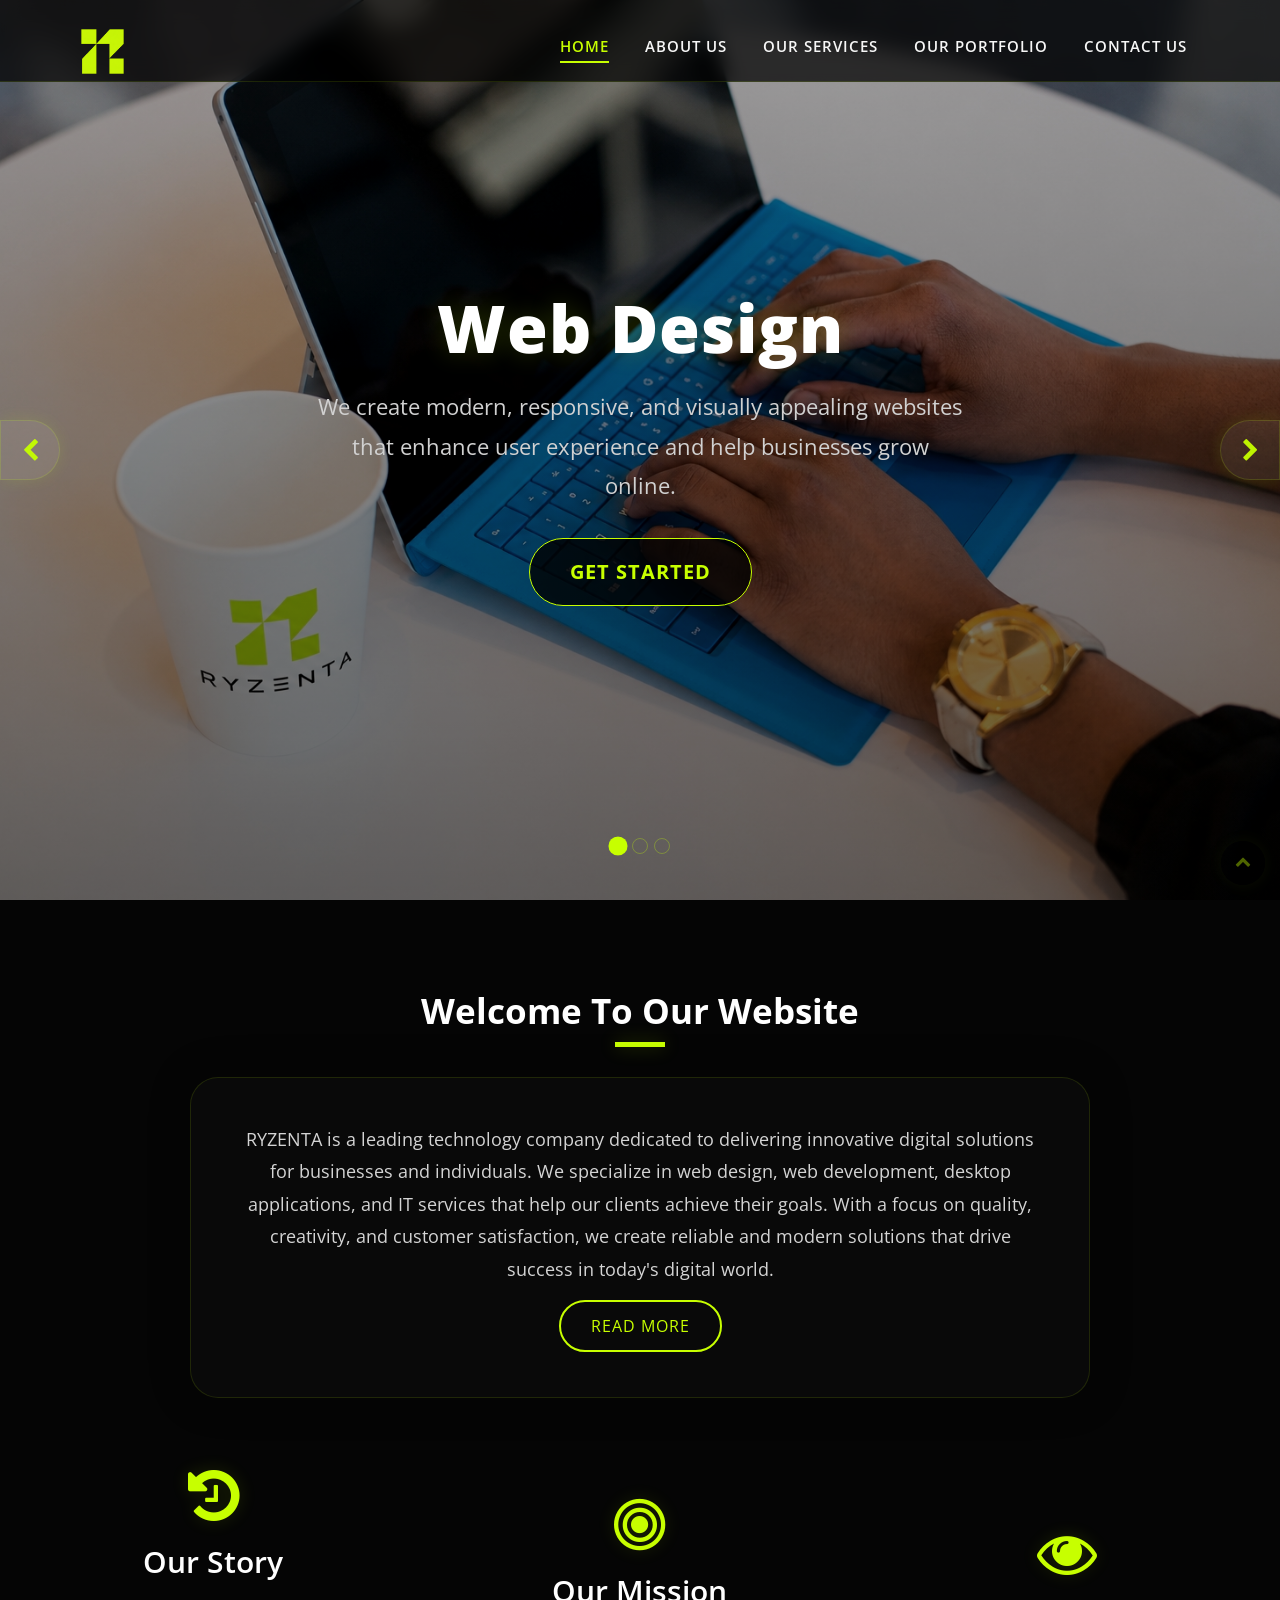
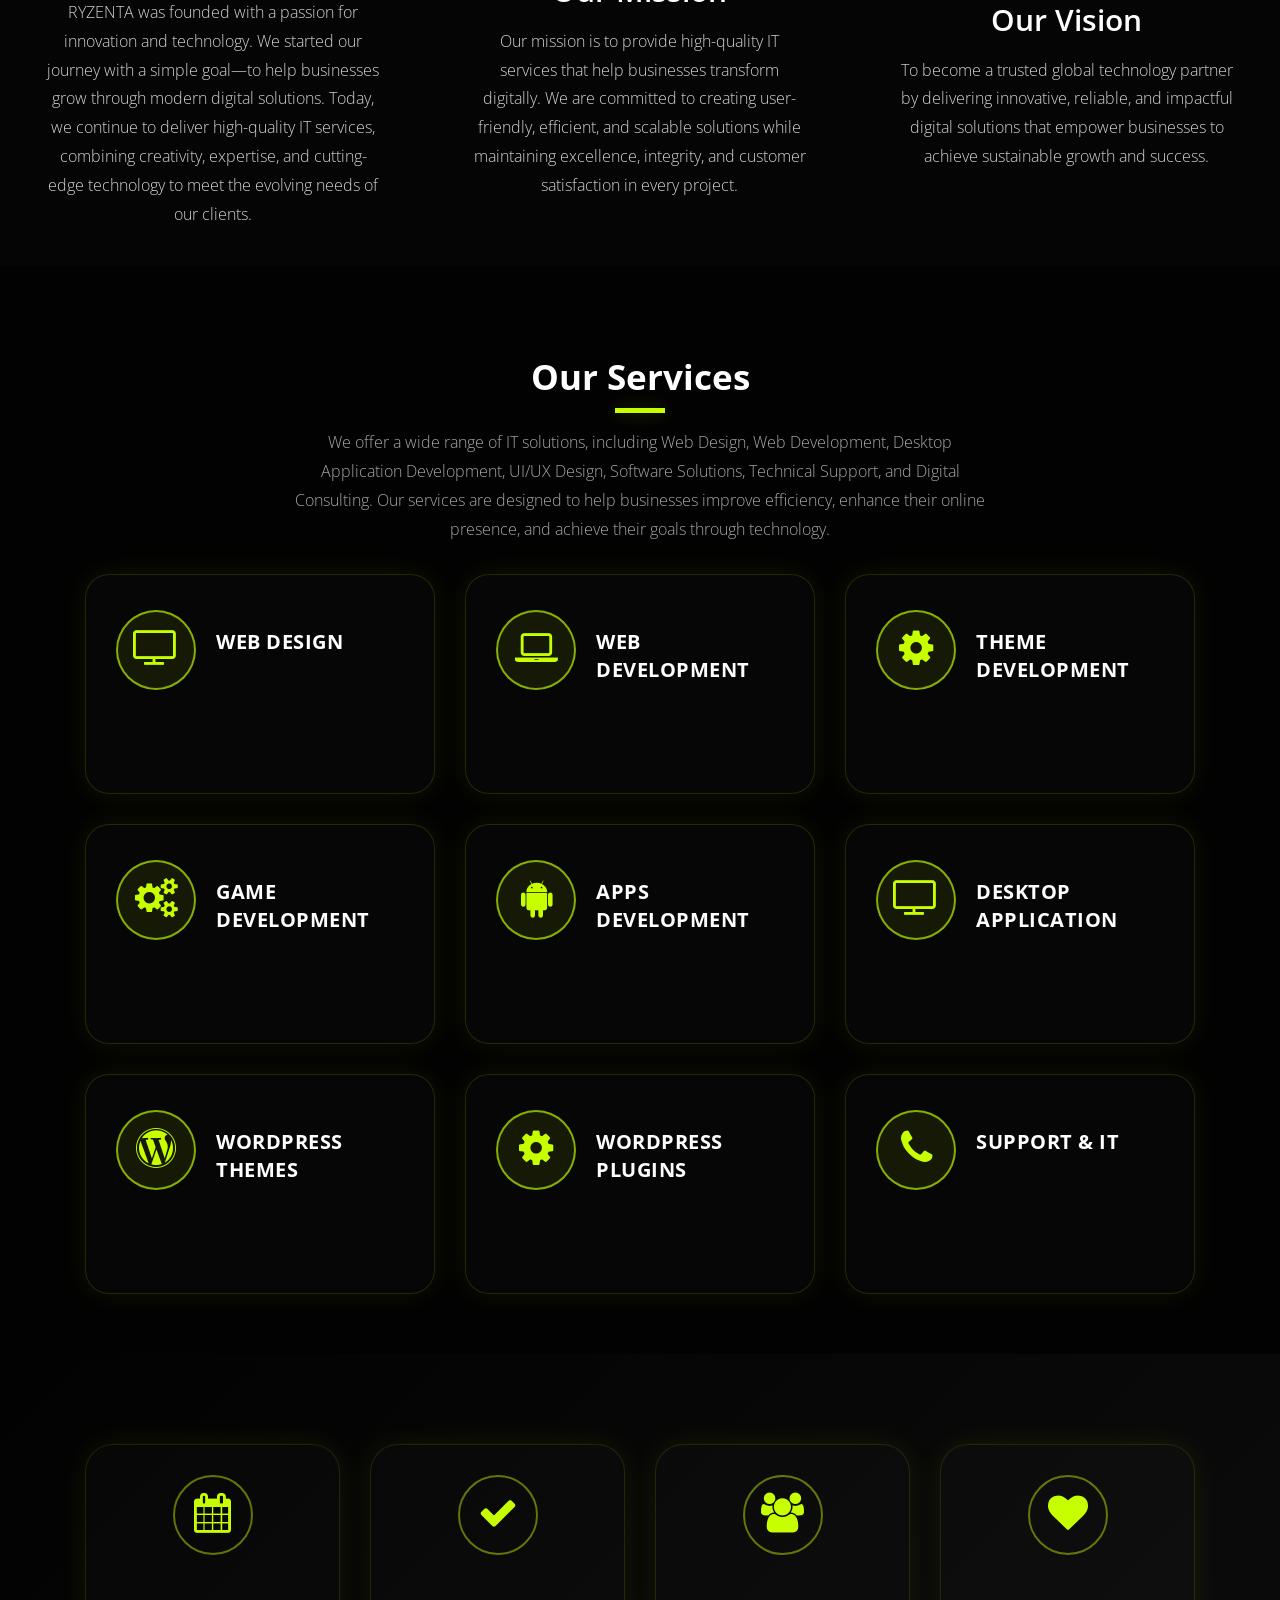
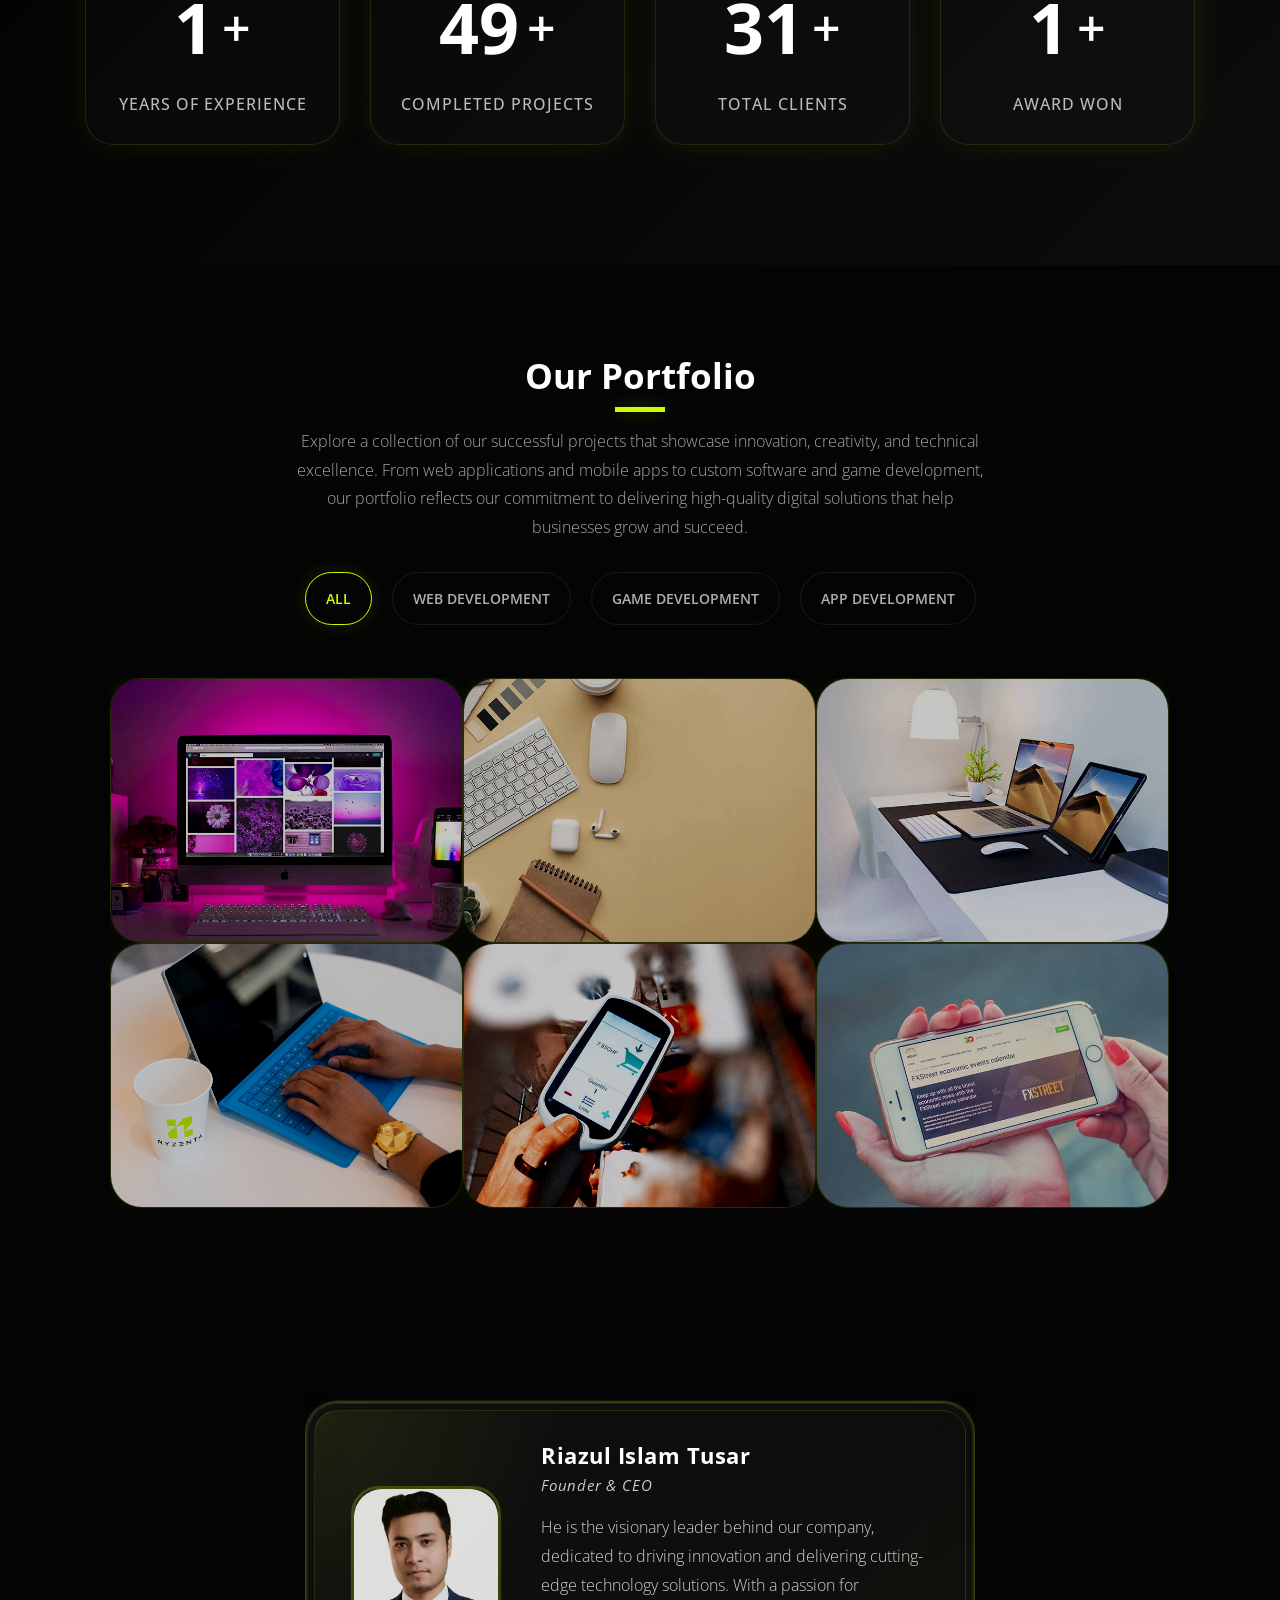
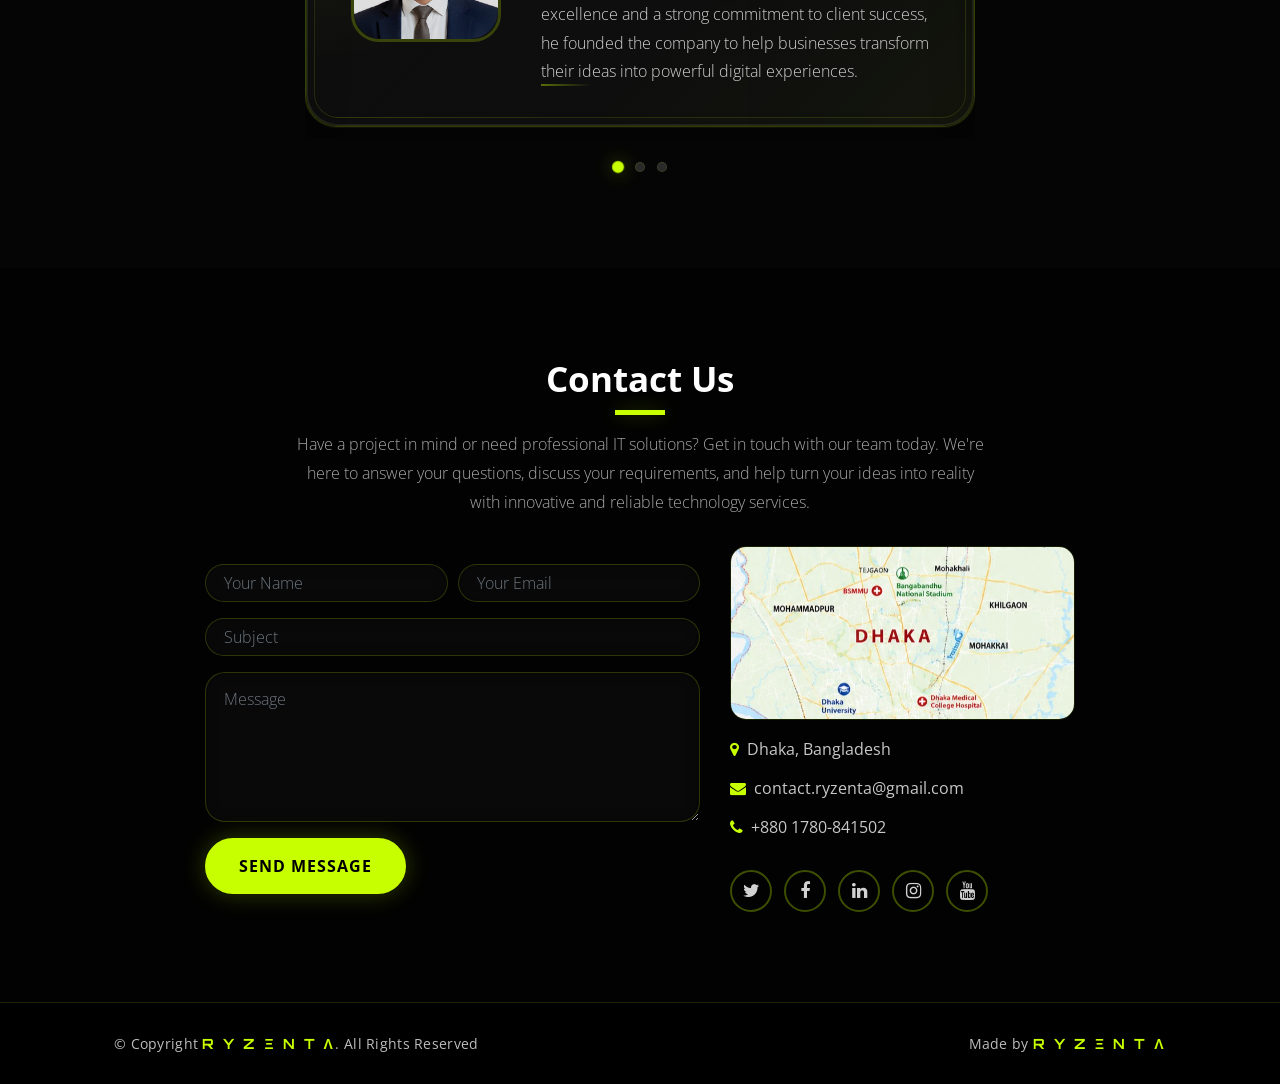
==== commit d4e18cd9: "Update index.html" ====
--- a/index.html
+++ b/index.html
@@ -1,7 +1,7 @@
 <!DOCTYPE html>
 <html lang="en">
     <head>
-
+<meta name="google-site-verification" content="86KzXKR8FYRM-7yOh8RgNwOD4wLga8-jA7qtf18WQrs" />
      <meta property="og:title" content="R Y Z Ξ N T Λ">
   <meta property="og:description" content="Welcome to our website. Check out our projects and services.">
   <meta property="og:image" content="https://ryzenta.github.io/logo.png">
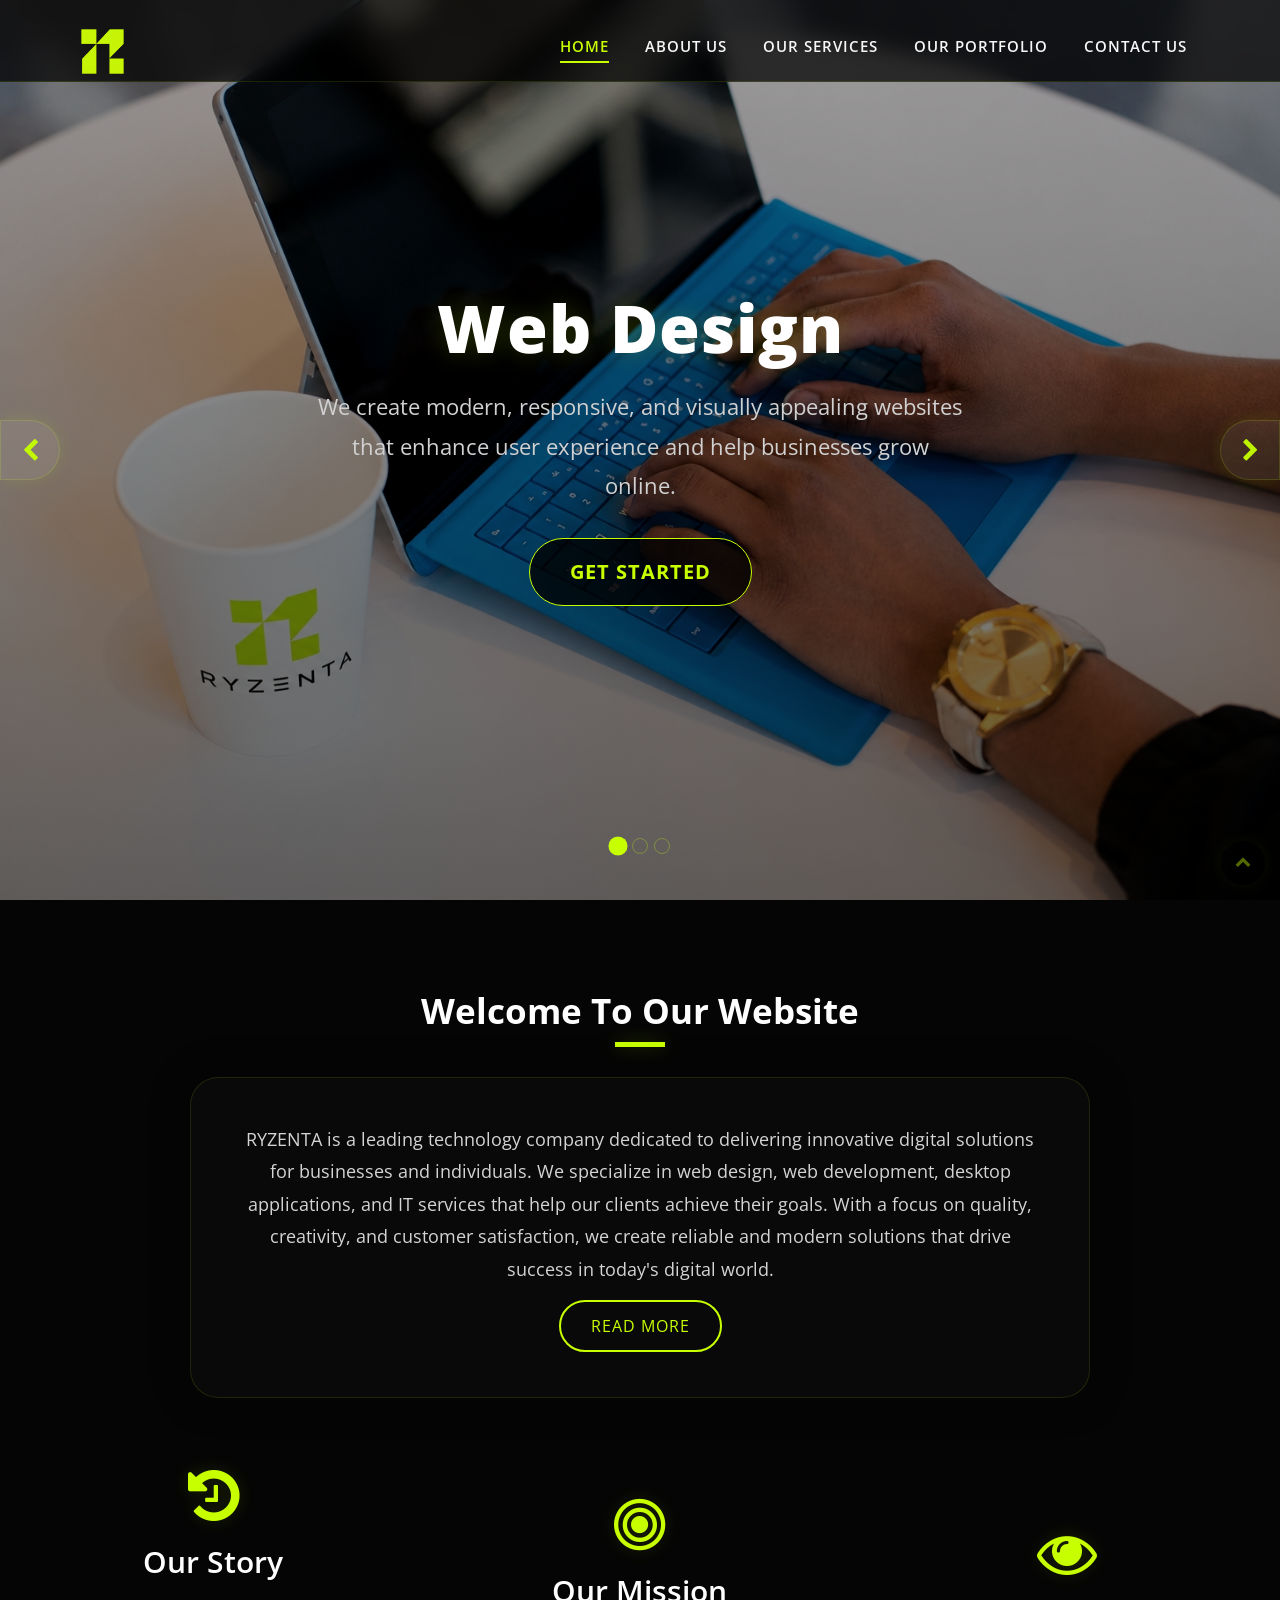
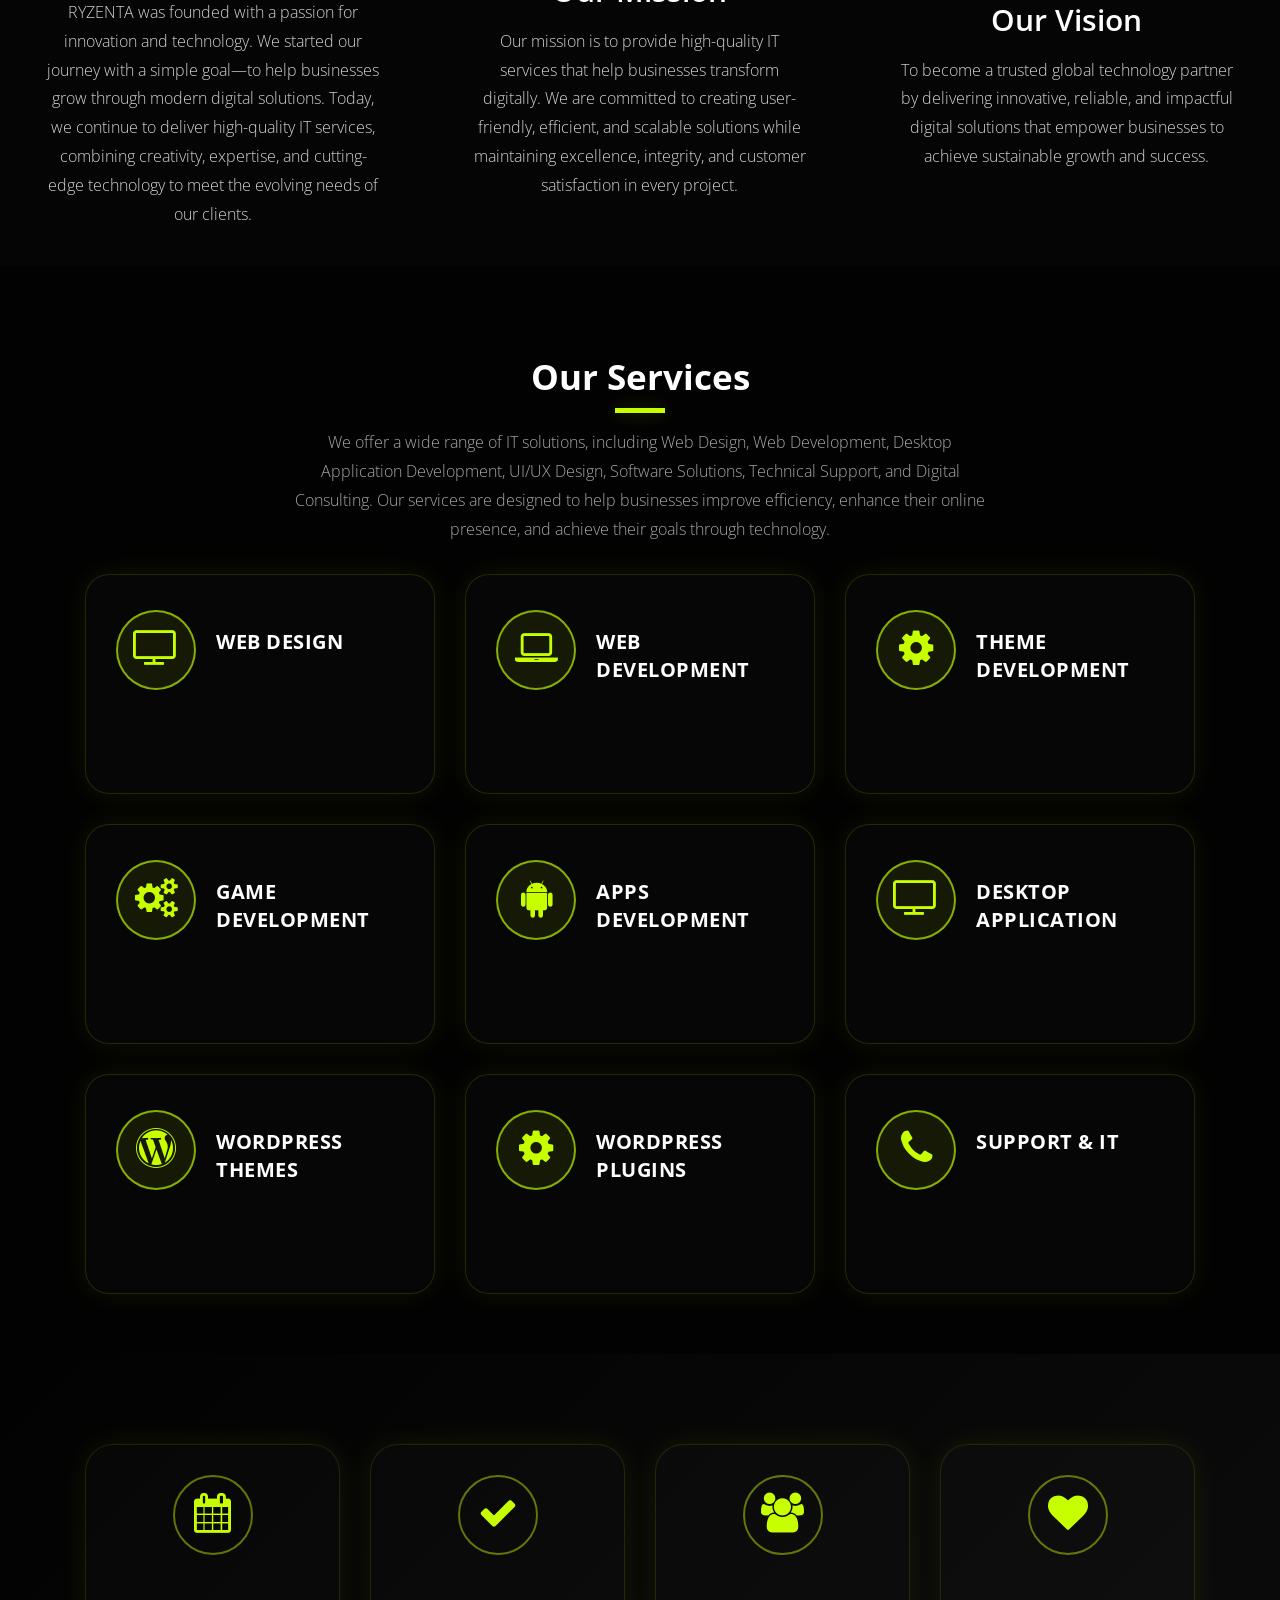
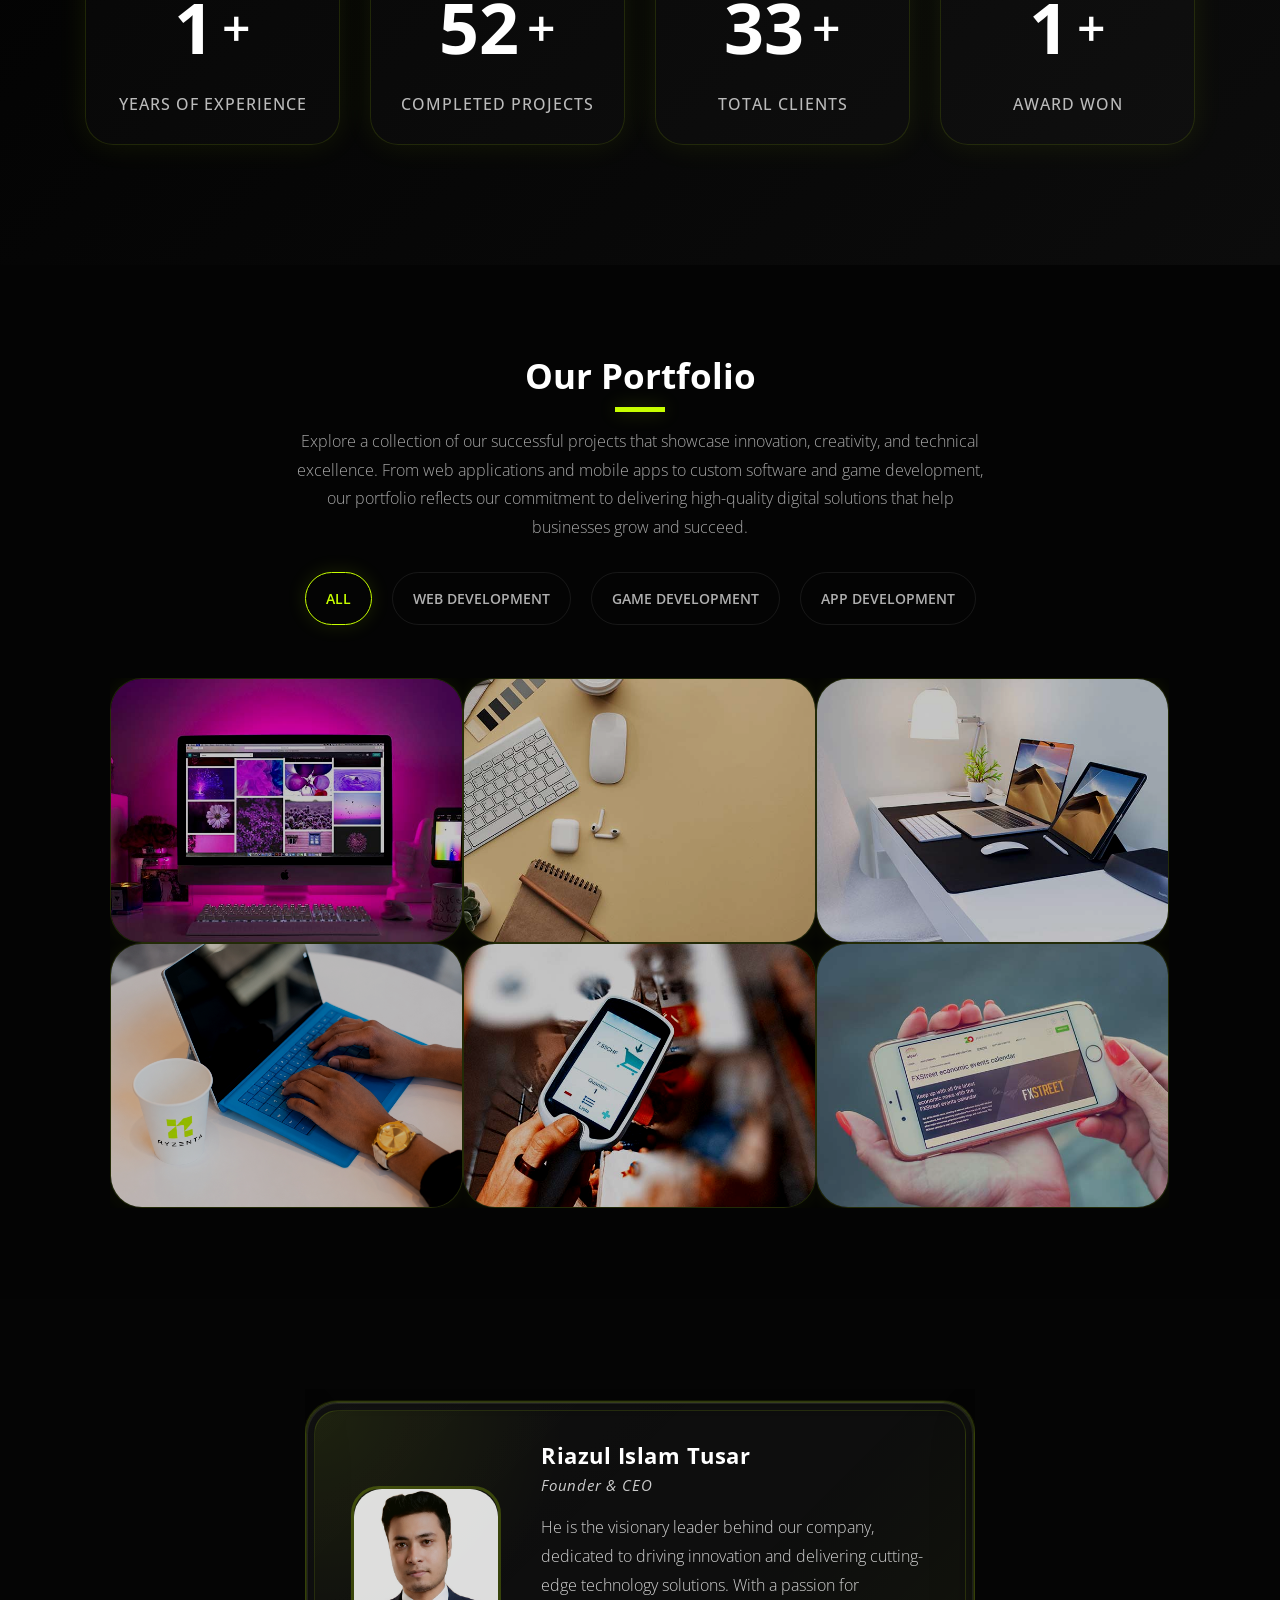
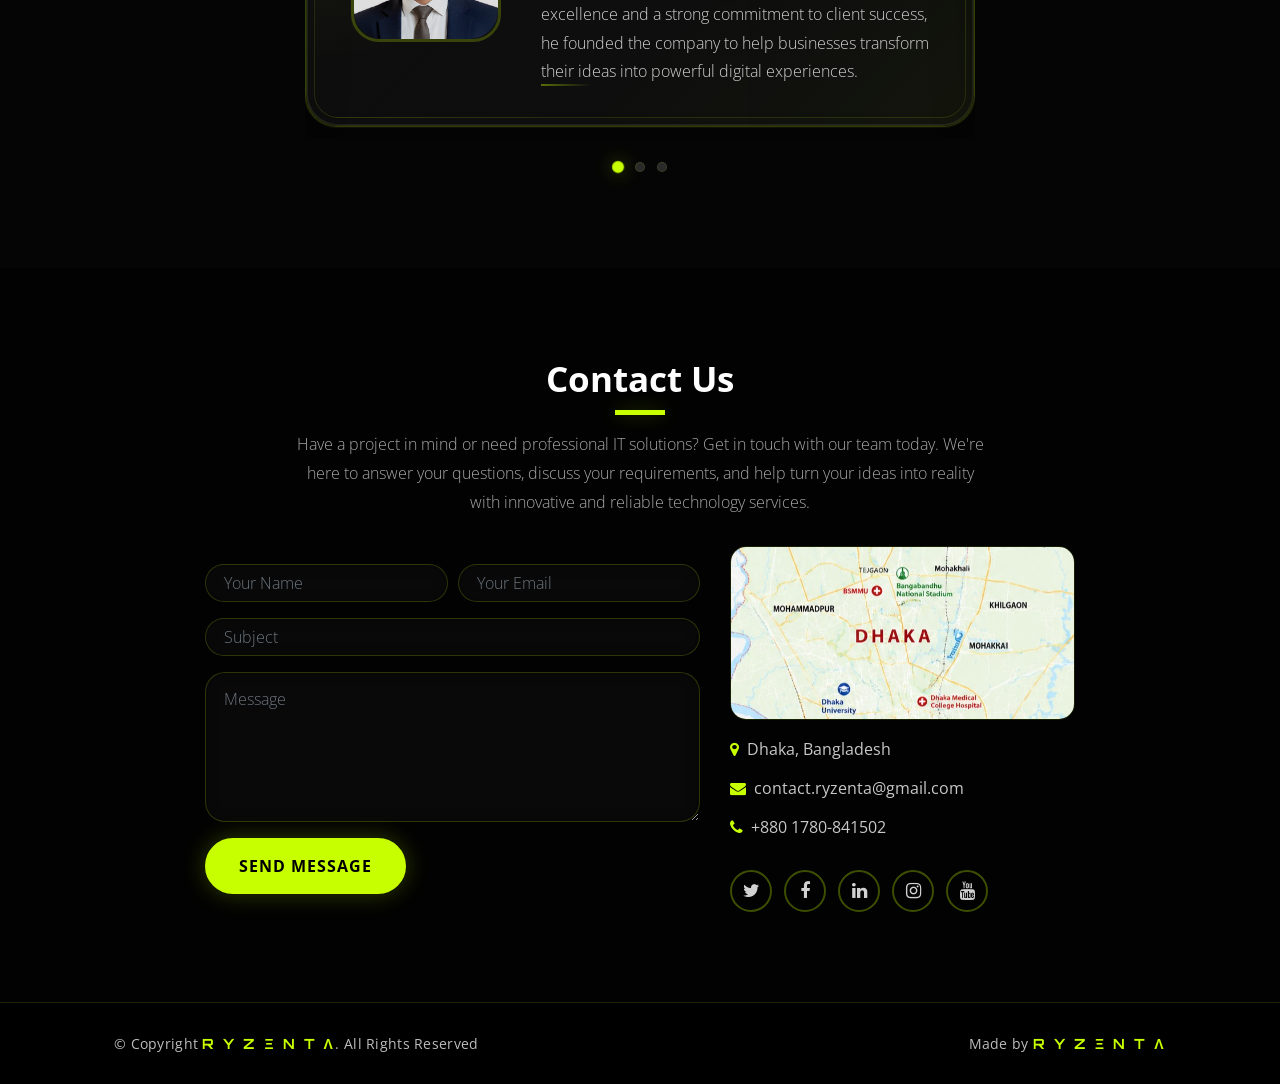
==== commit 1a0344b8: "Update index.html" ====
--- a/index.html
+++ b/index.html
@@ -476,10 +476,10 @@
                             <p><i class="fa fa-phone"></i>+880 1780-841502</p>
                             <div class="social">
                                 <a href="https://www.twitter.com/ryzentaofficial"><i class="fa fa-twitter"></i></a>
-                                <a href="https://facebook.com/ryzentaofficial"><i class="fa fa-facebook"></i></a>
+                                <a href="https://facebook.com/ryzenta"><i class="fa fa-facebook"></i></a>
                                 <a href="https://www.linkedin.com/company/ryzenta"><i class="fa fa-linkedin"></i></a>
                                 <a href="https://www.instagram.com/ryzentaofficial"><i class="fa fa-instagram"></i></a>
-                                <a href="https://www.youtube.com/ryzenta"><i class="fa fa-youtube"></i></a>
+                                <a href="https://www.youtube.com/@ryzenta"><i class="fa fa-youtube"></i></a>
                             </div>
                         </div>
                     </div>
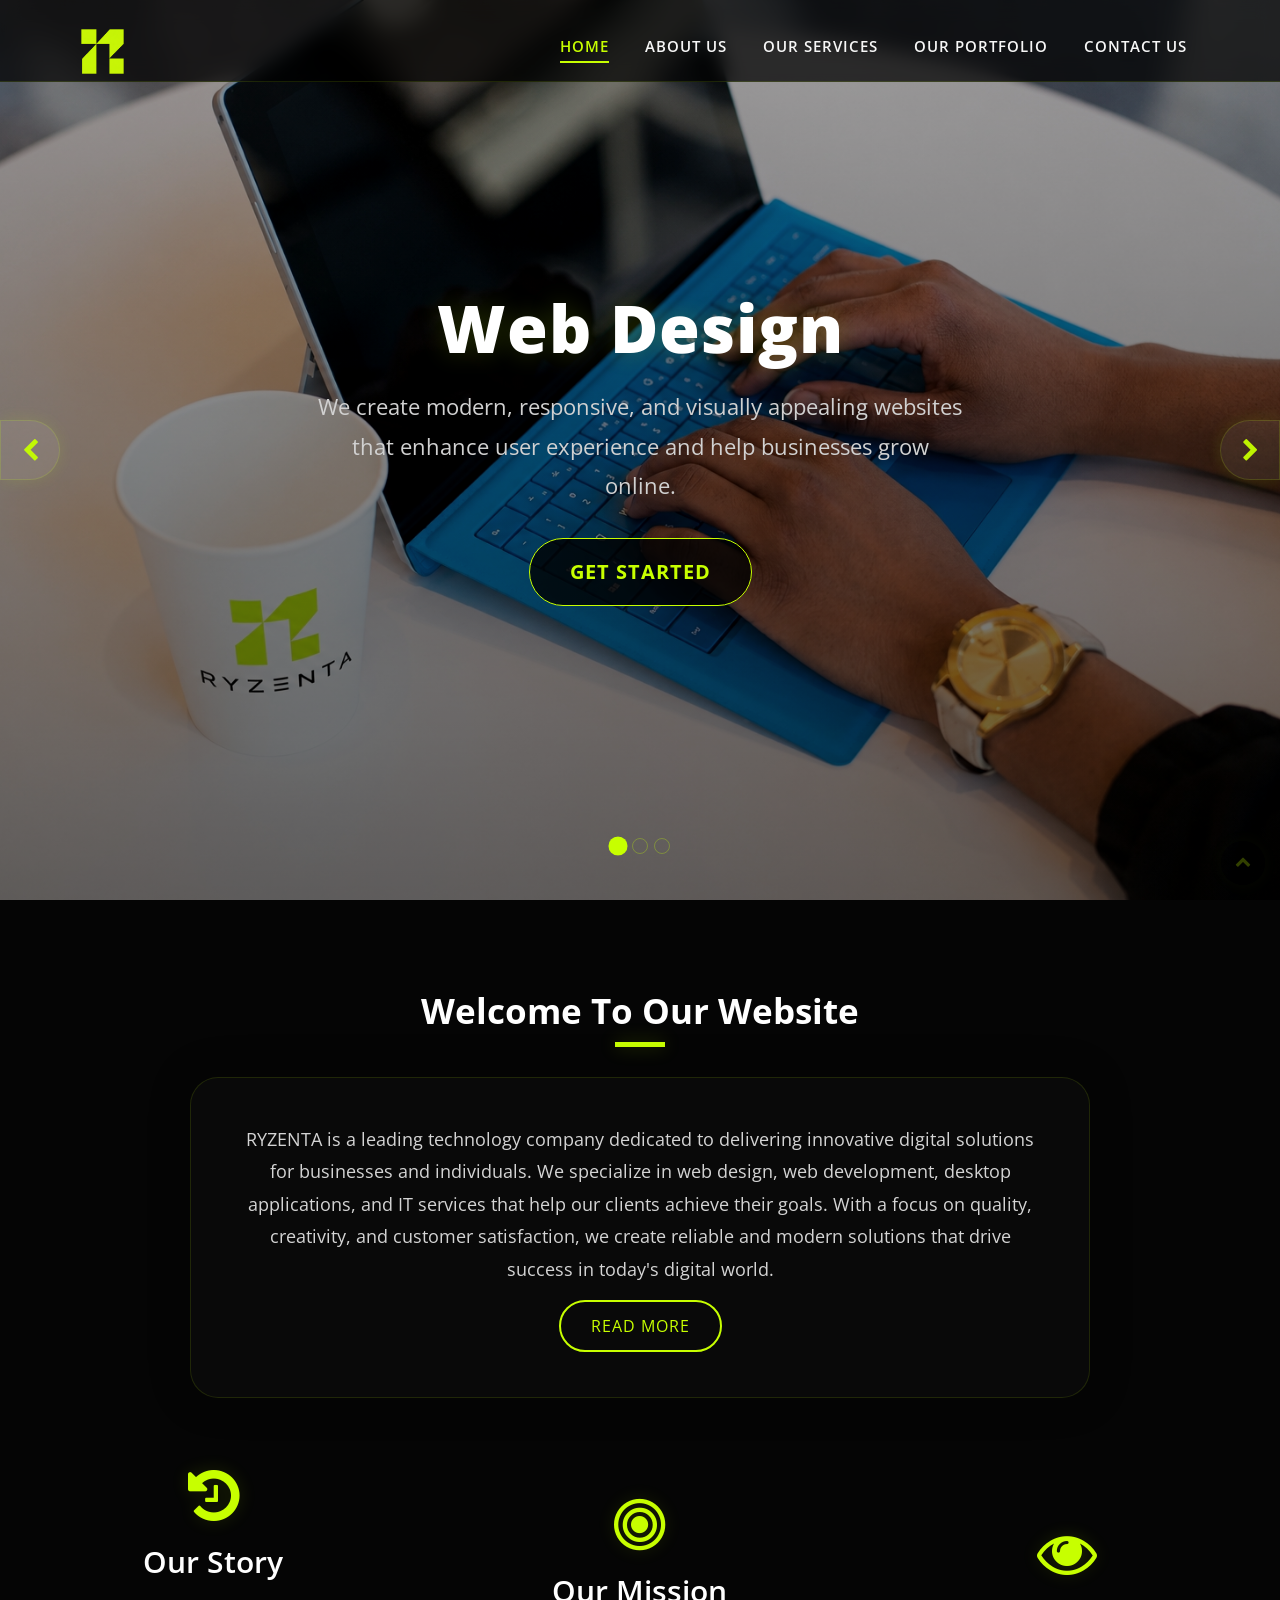
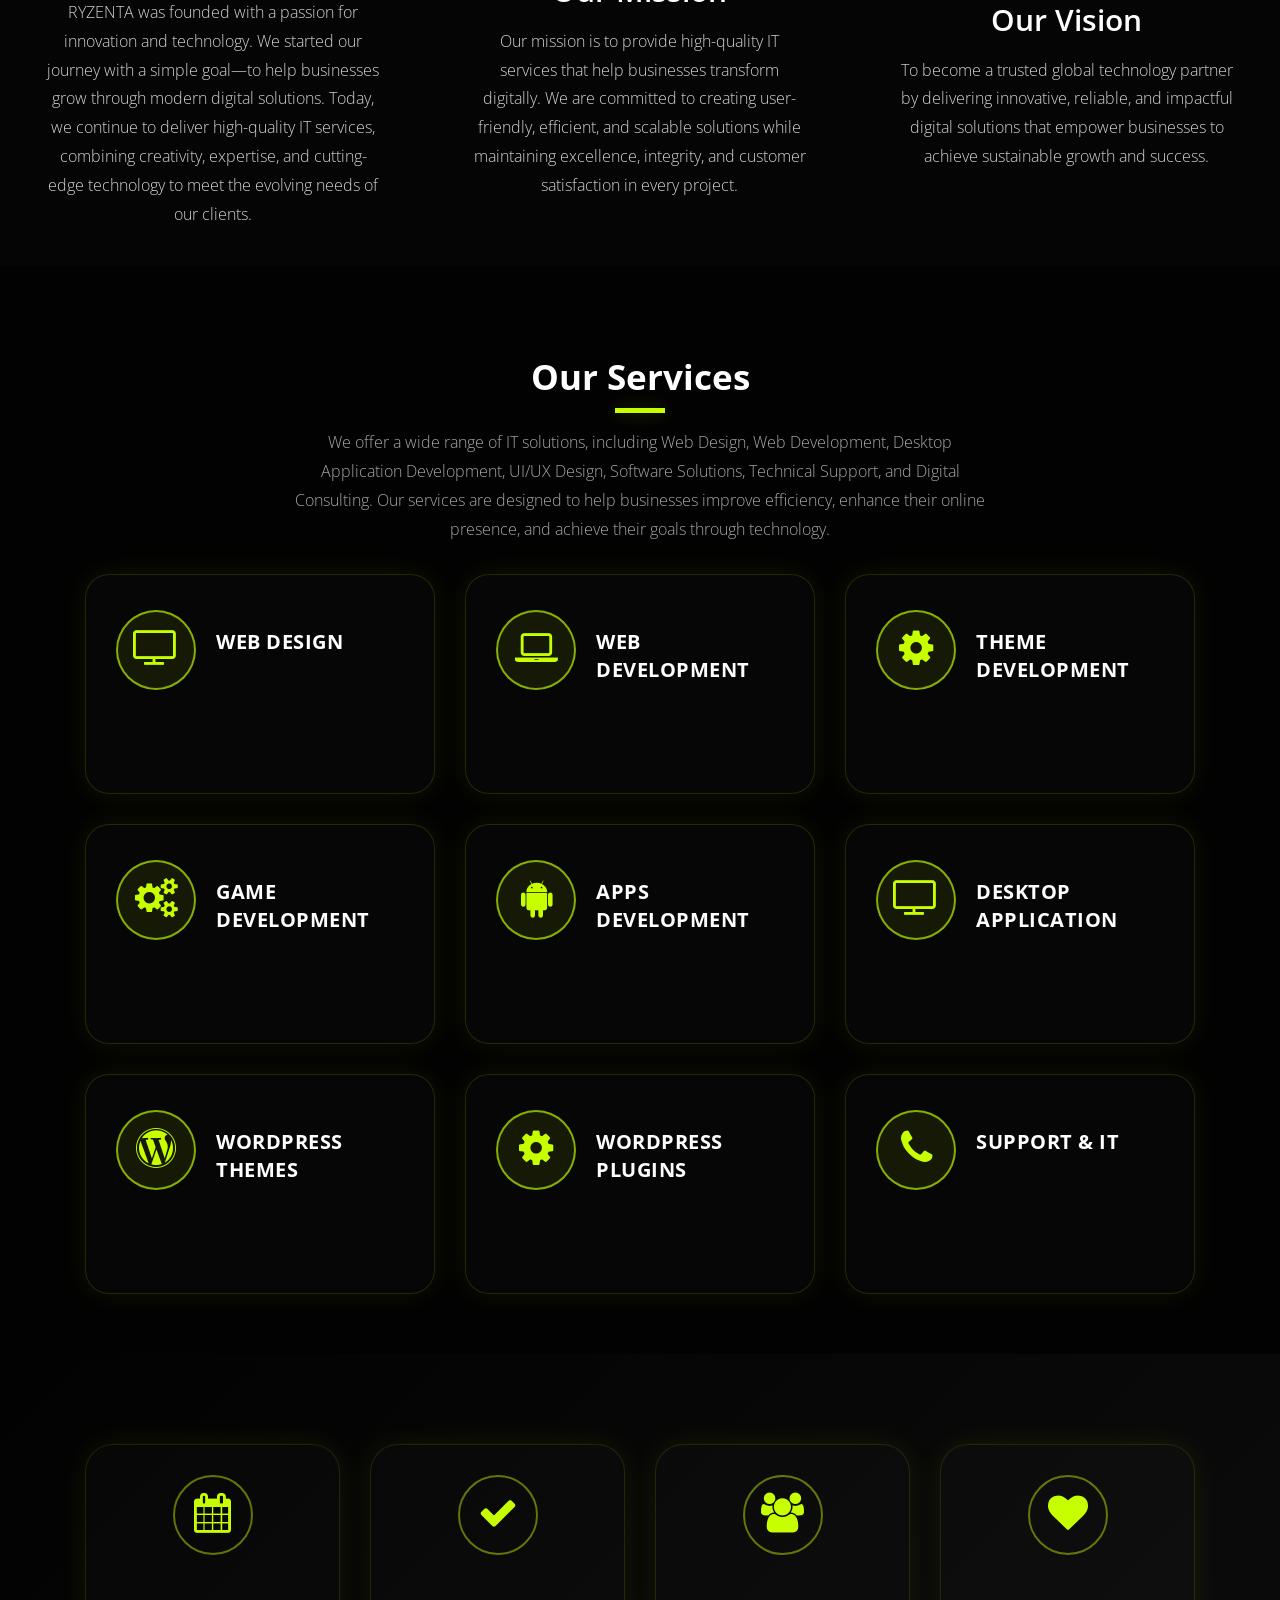
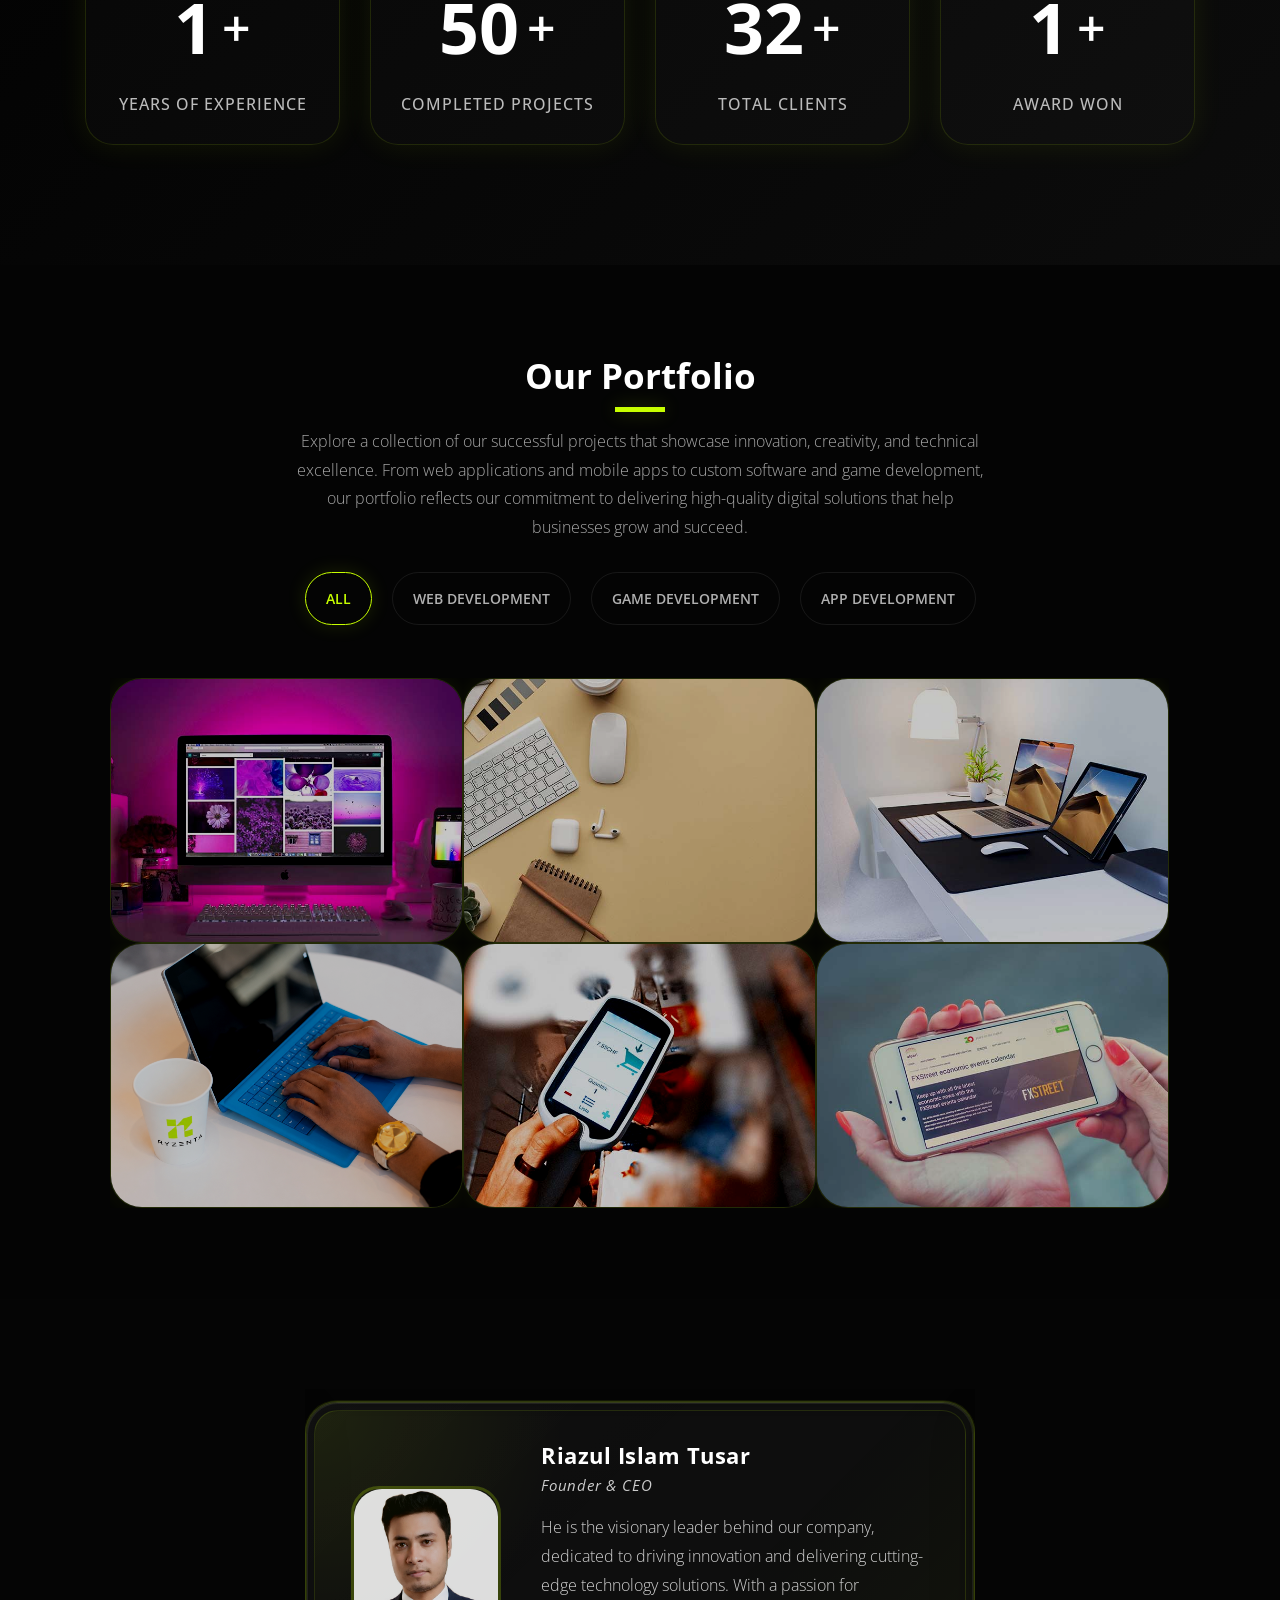
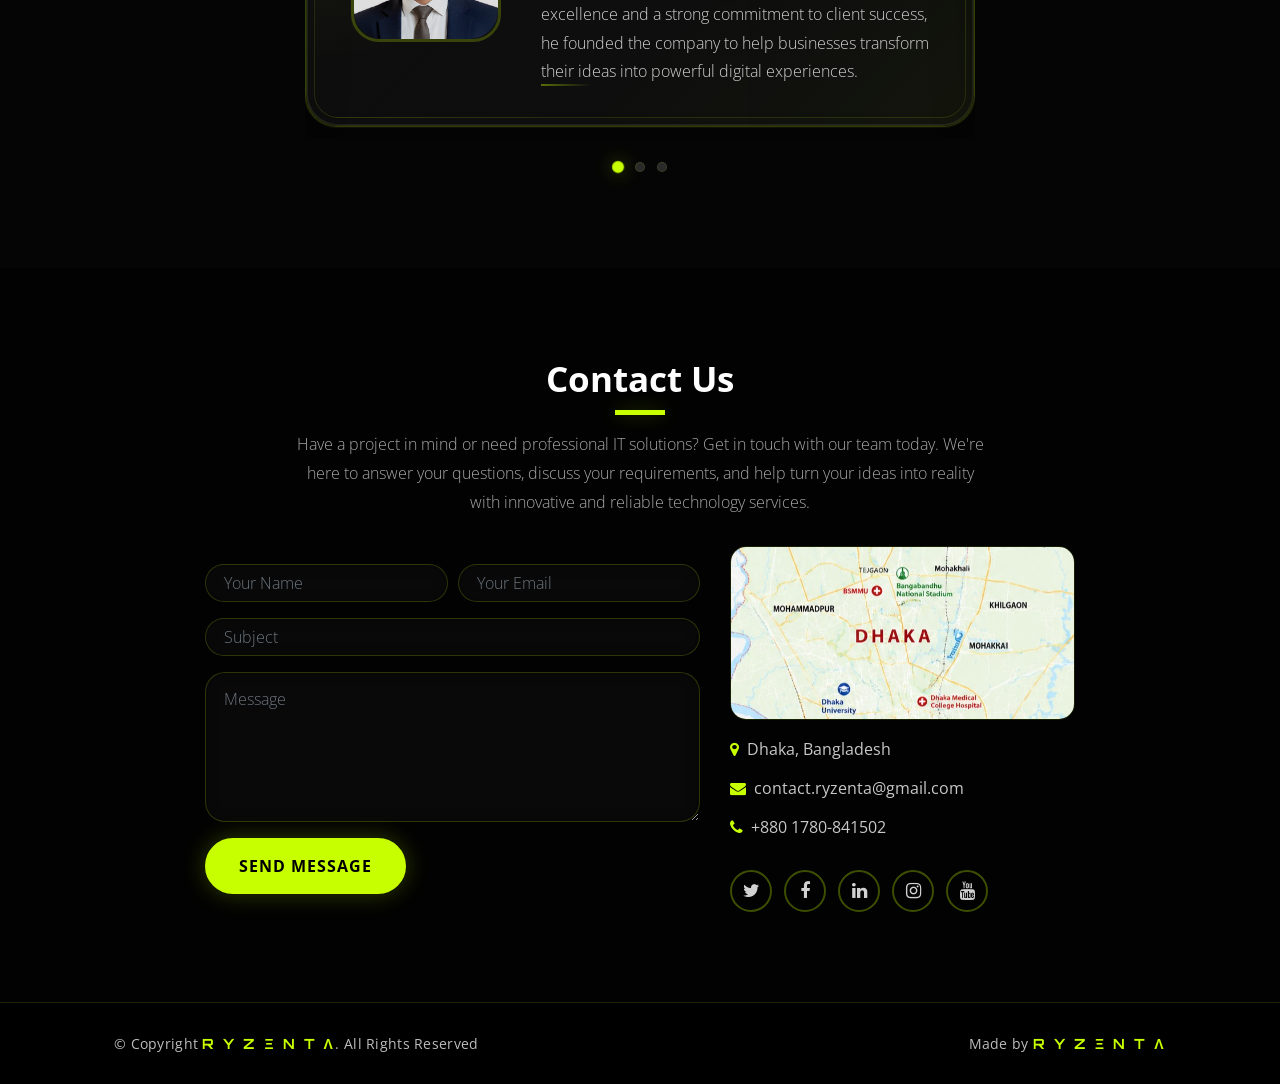
==== commit 2bb92816: "Update index.html" ====
--- a/index.html
+++ b/index.html
@@ -476,7 +476,7 @@
                             <p><i class="fa fa-phone"></i>+880 1780-841502</p>
                             <div class="social">
                                 <a href="https://www.twitter.com/ryzentaofficial"><i class="fa fa-twitter"></i></a>
-                                <a href="https://facebook.com/ryzenta"><i class="fa fa-facebook"></i></a>
+                                <a href="https://www.facebook.com/ryzenta"><i class="fa fa-facebook"></i></a>
                                 <a href="https://www.linkedin.com/company/ryzenta"><i class="fa fa-linkedin"></i></a>
                                 <a href="https://www.instagram.com/ryzentaofficial"><i class="fa fa-instagram"></i></a>
                                 <a href="https://www.youtube.com/@ryzenta"><i class="fa fa-youtube"></i></a>
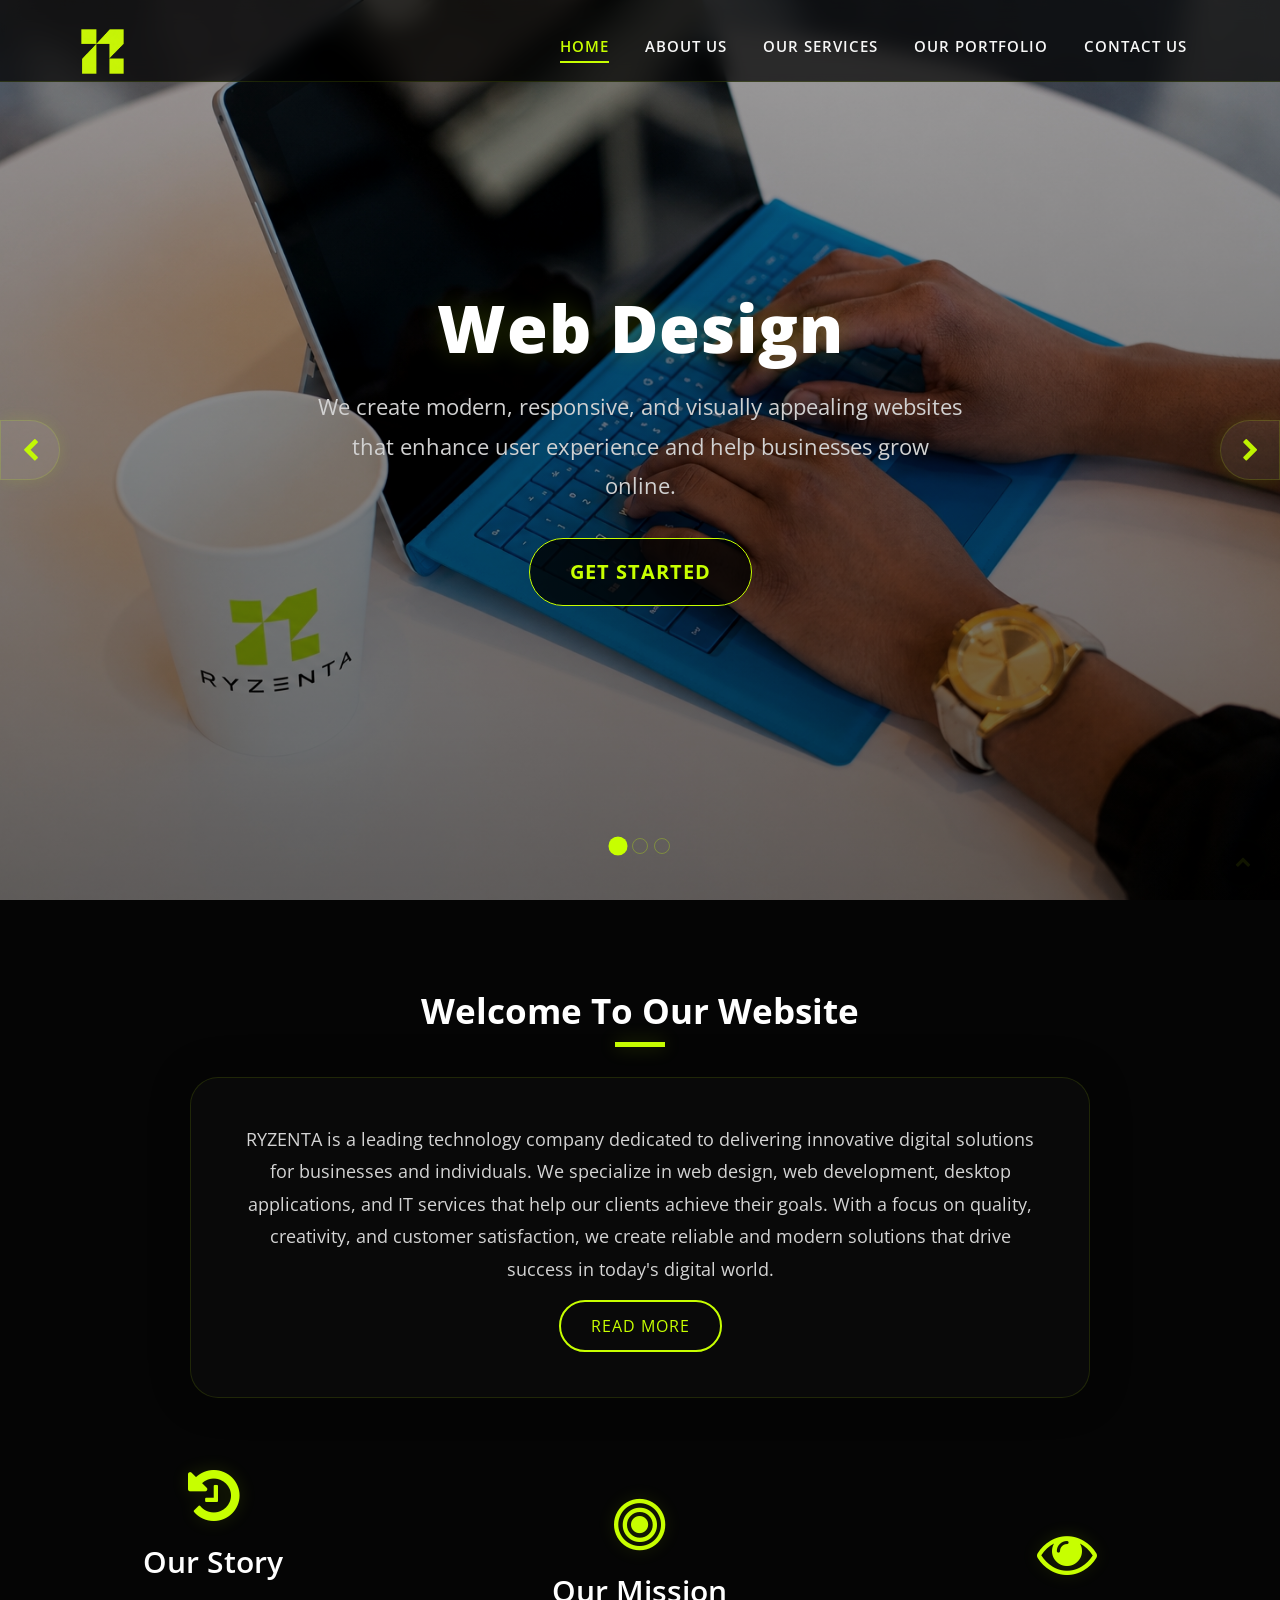
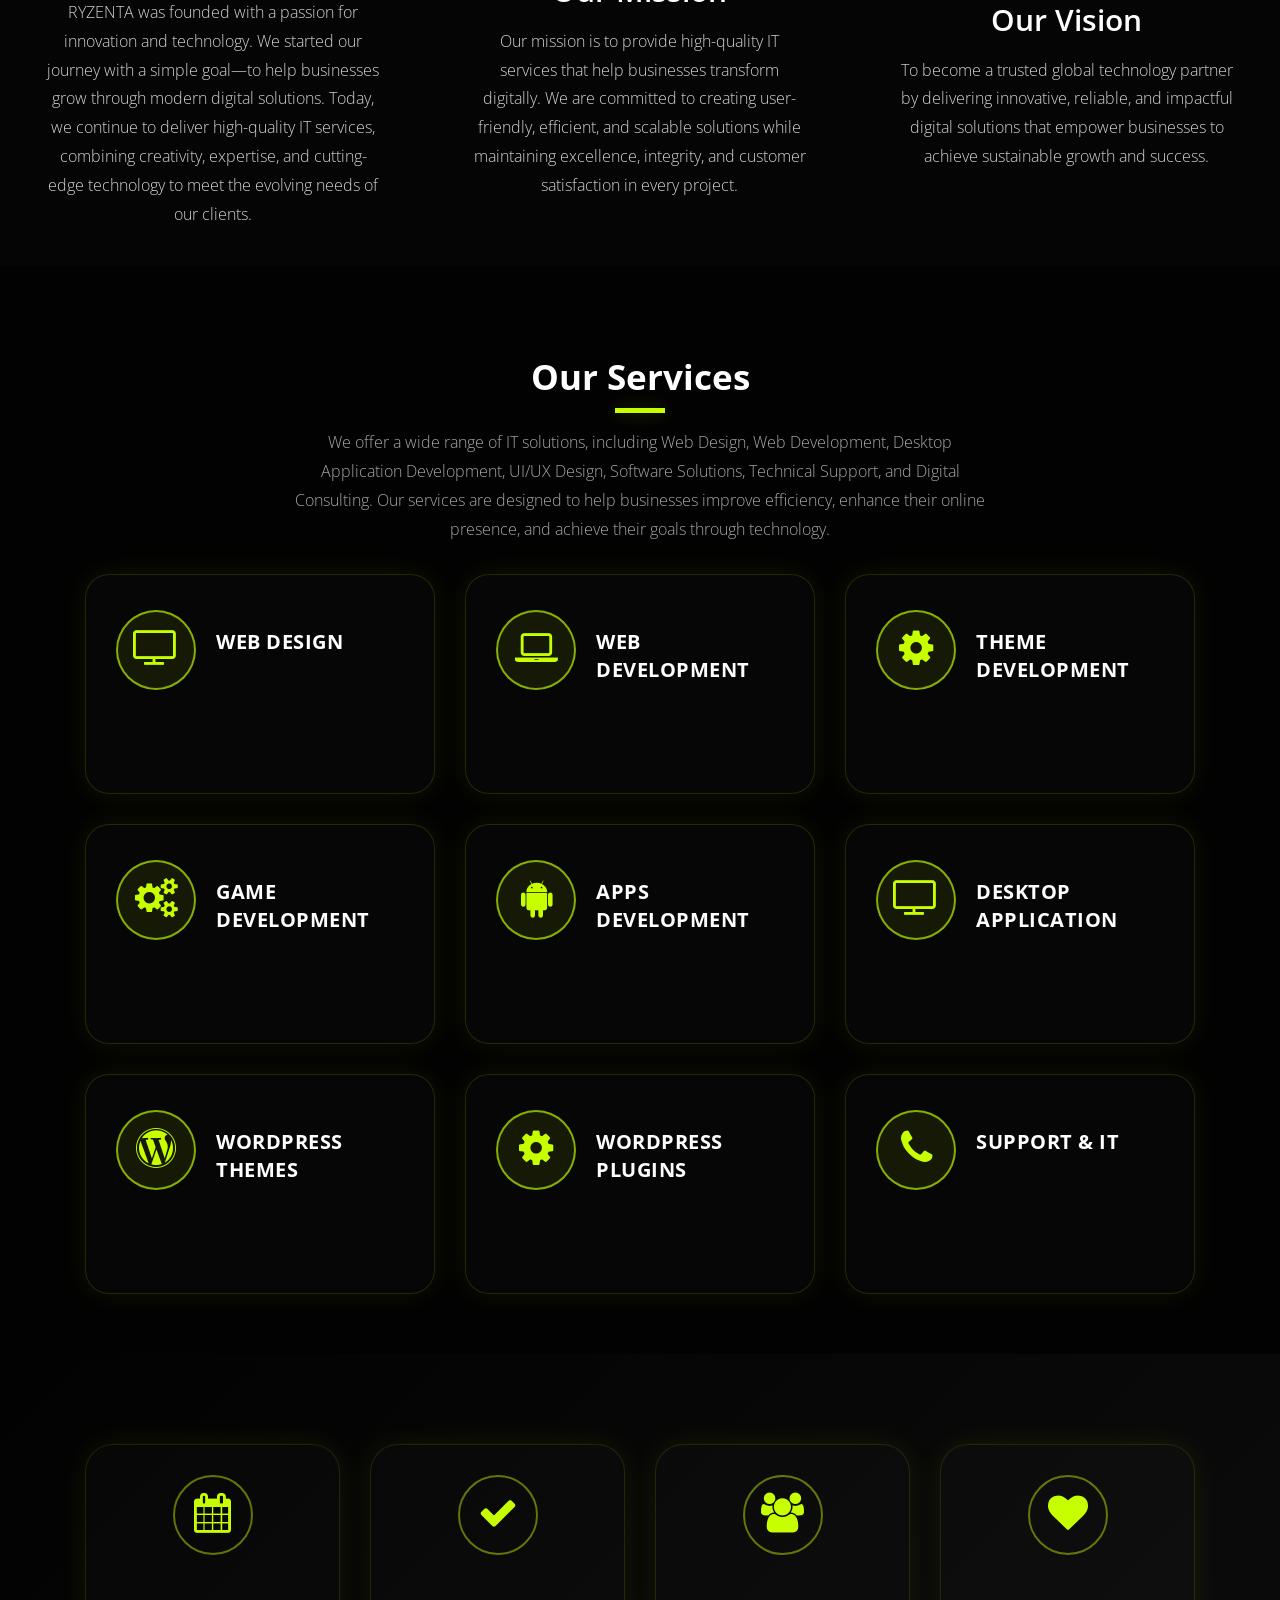
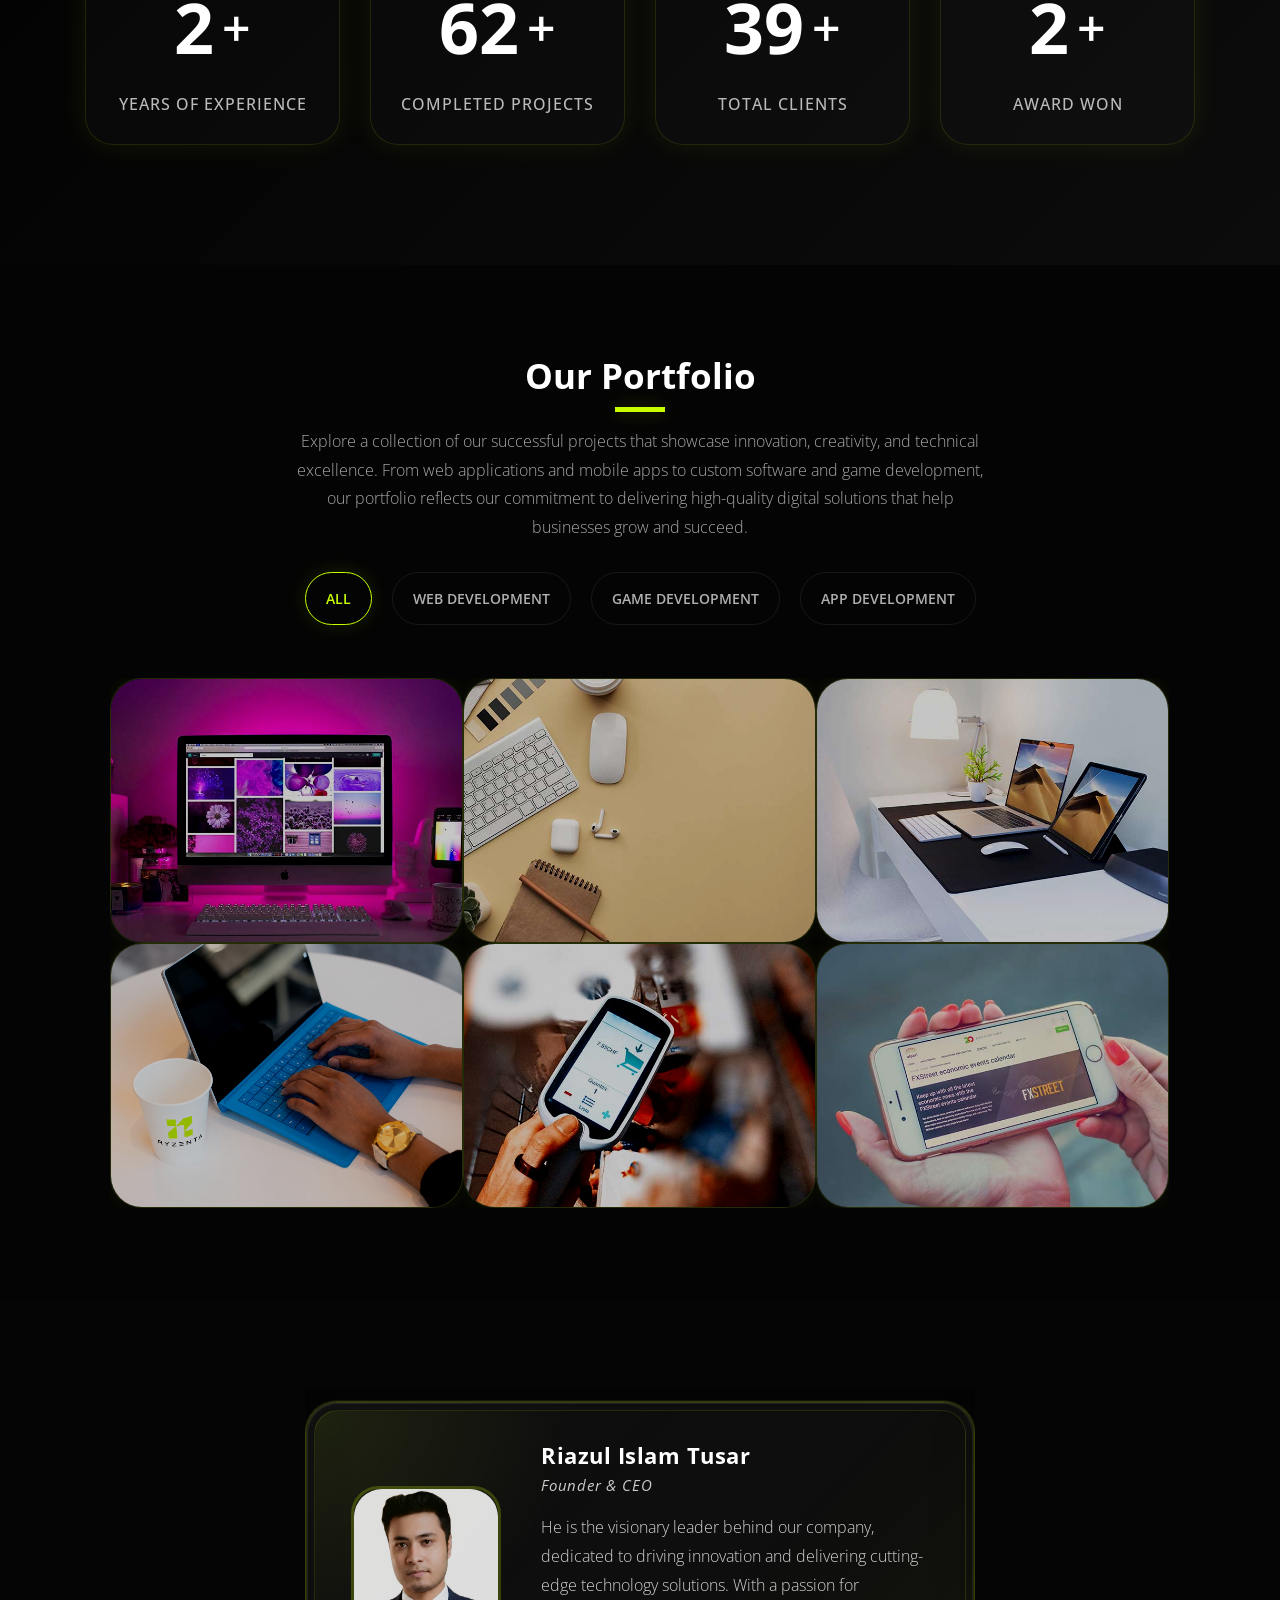
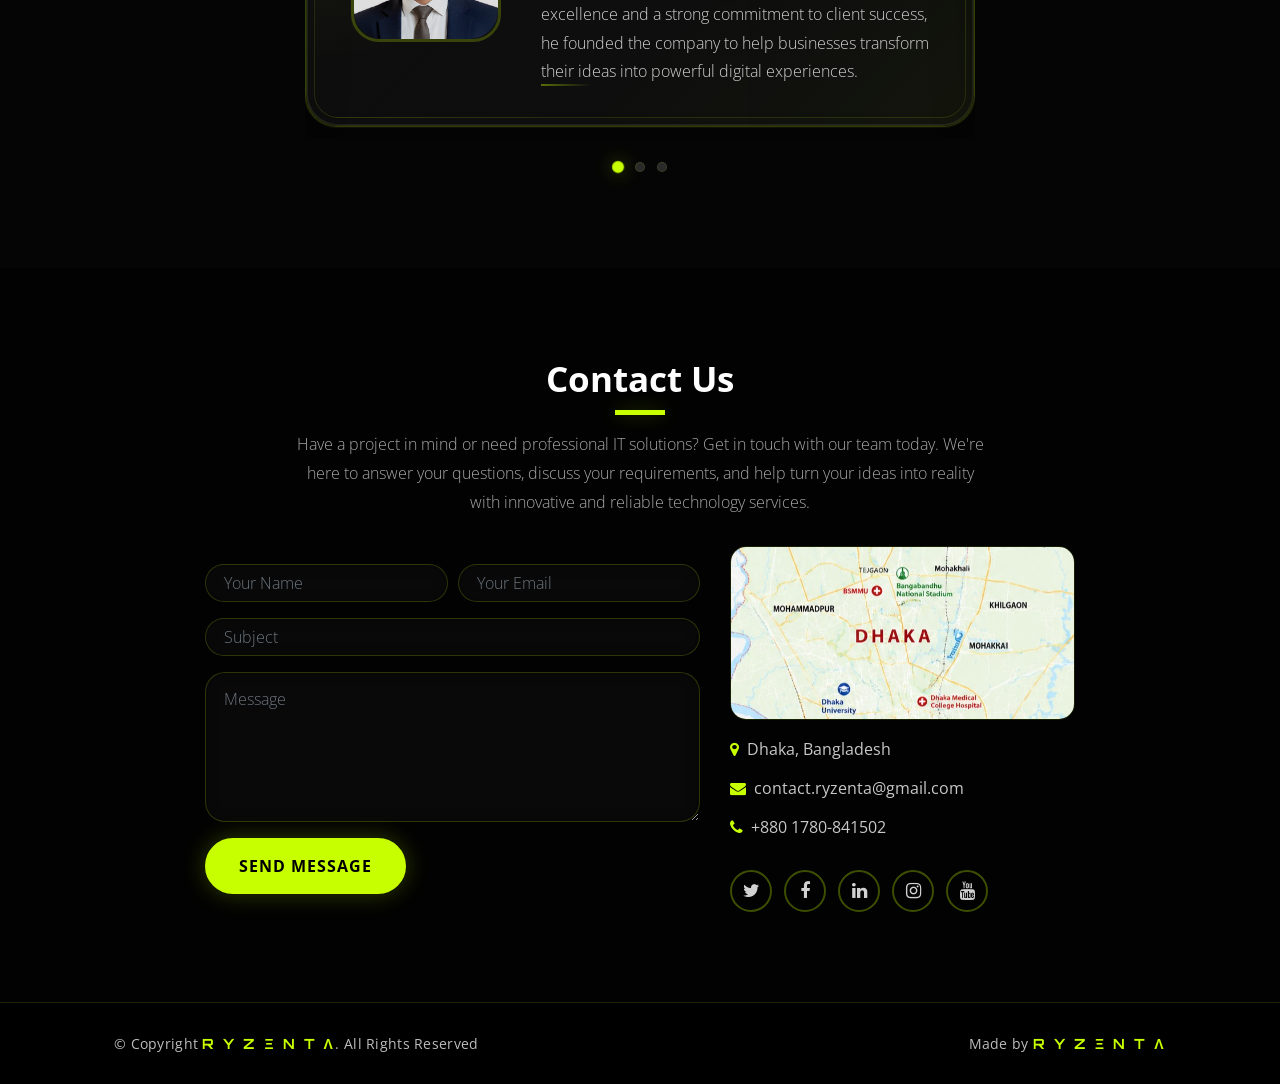
==== commit cc8c64d9: "Update index.html" ====
--- a/index.html
+++ b/index.html
@@ -1,7 +1,12 @@
 <!DOCTYPE html>
 <html lang="en">
     <head>
+        <!-- Favicon -->
+  <link rel="icon" href="images/logo.png" type="image/png">
+  <link rel="shortcut icon" href="images/logo.png" type="image/png">
+        <!-- HTML tag (gtag.js) -->
 <meta name="google-site-verification" content="86KzXKR8FYRM-7yOh8RgNwOD4wLga8-jA7qtf18WQrs" />
+        <!-- Open Graph Meta Tags (For YouTube, Facebook, LinkedIn) -->
      <meta property="og:title" content="R Y Z Ξ N T Λ">
   <meta property="og:description" content="Welcome to our website. Check out our projects and services.">
   <meta property="og:image" content="https://ryzenta.github.io/logo.png">
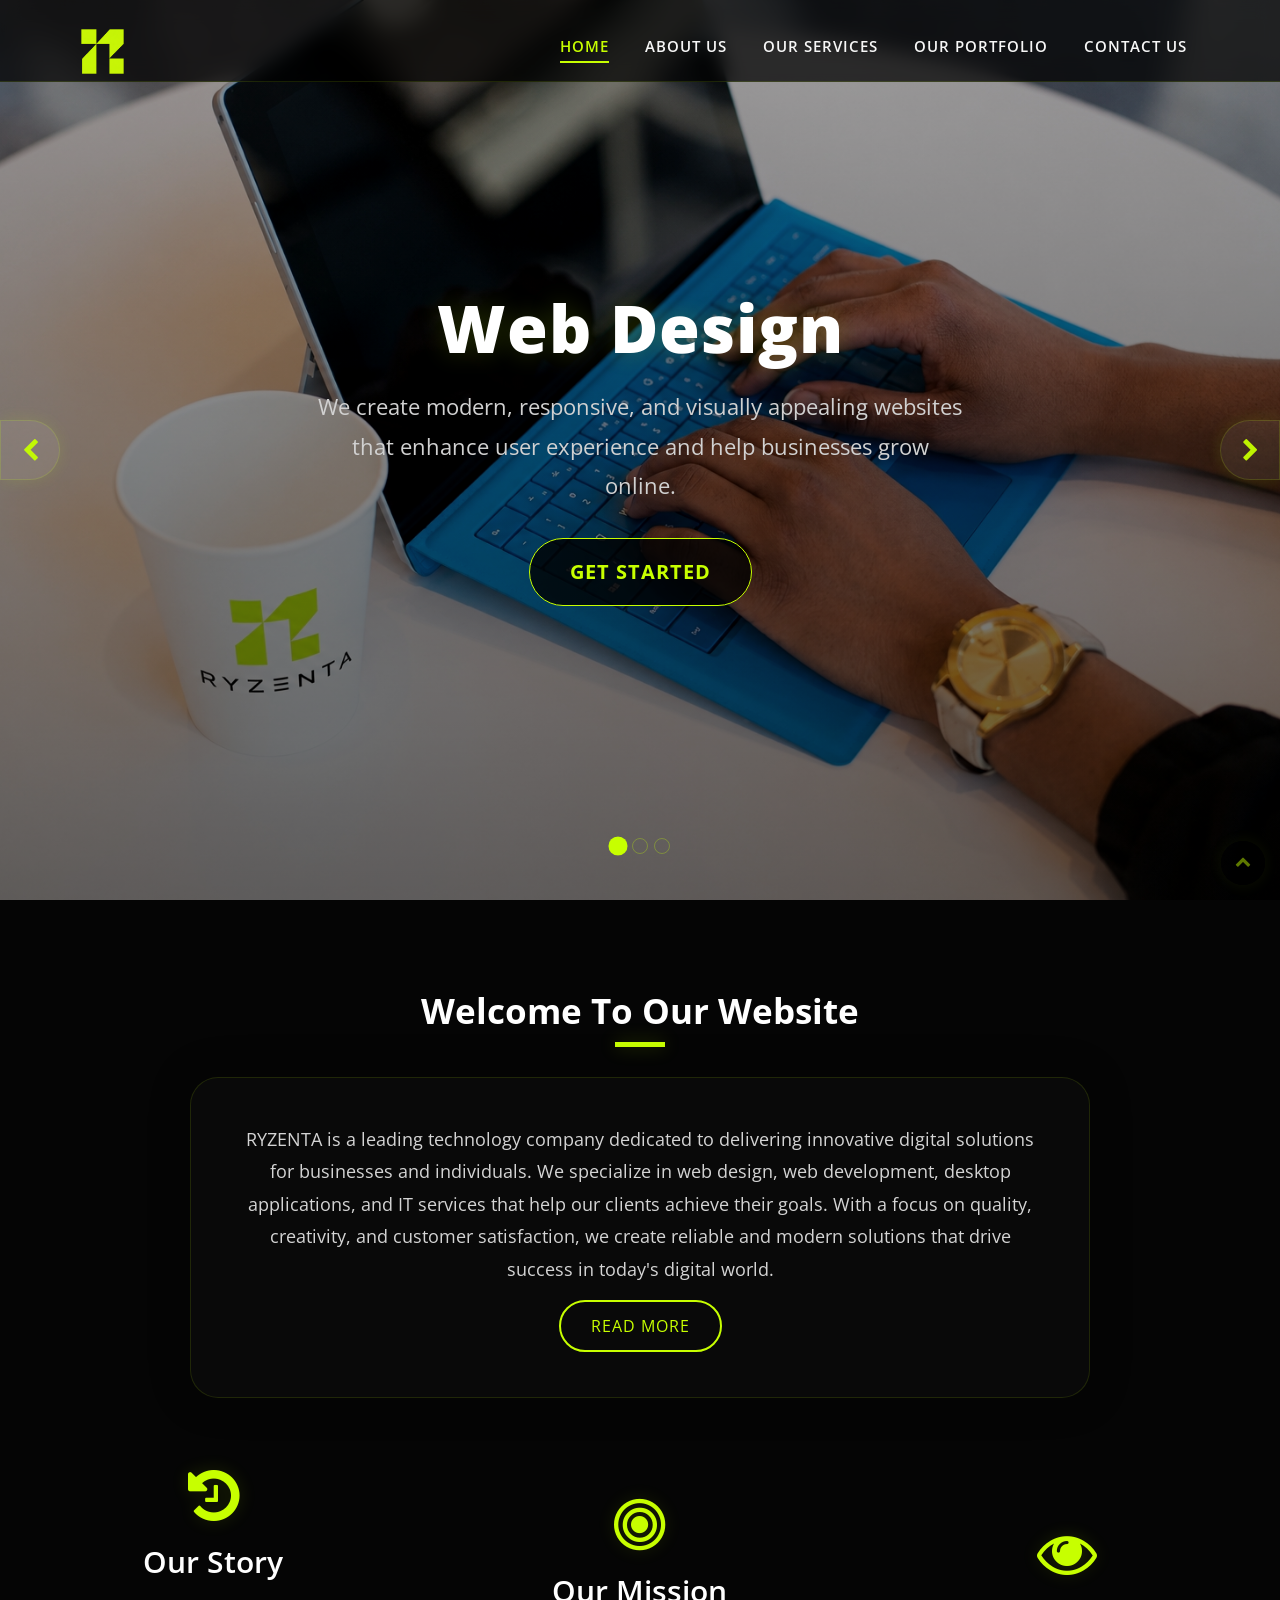
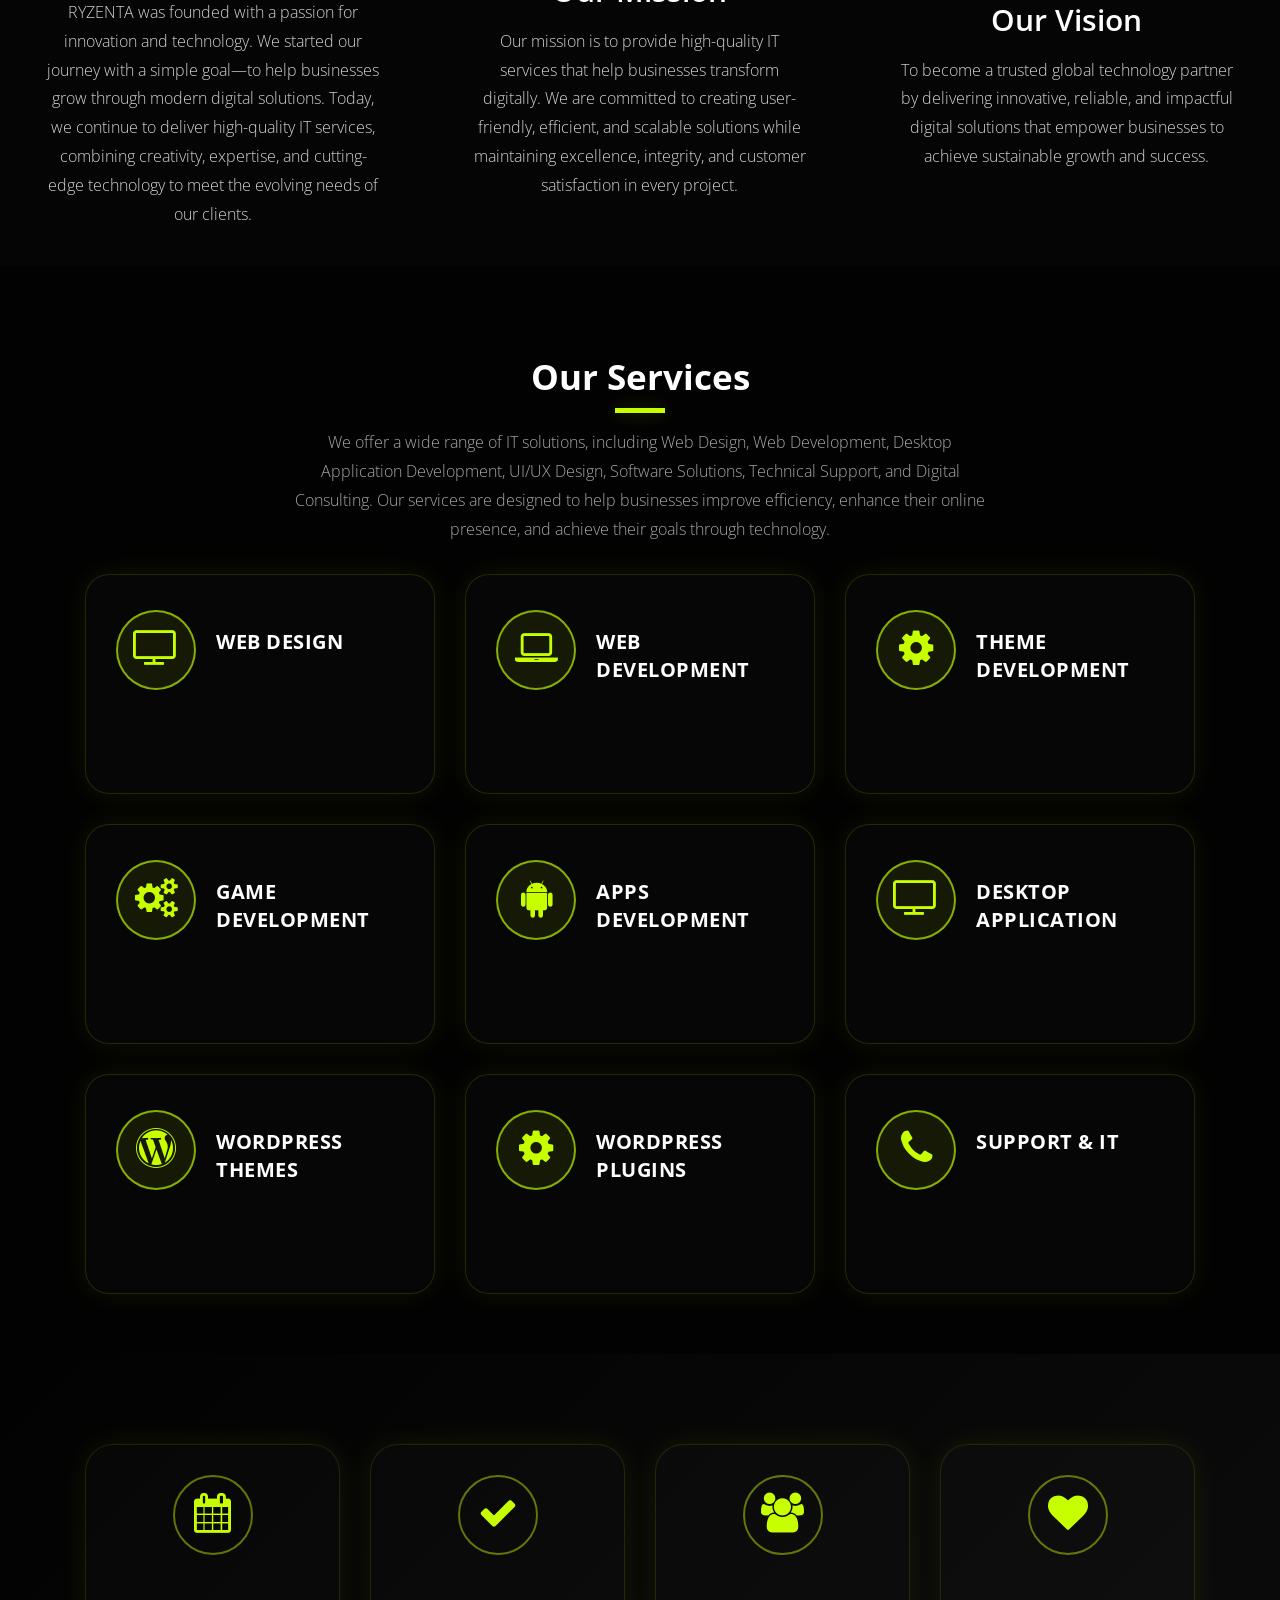
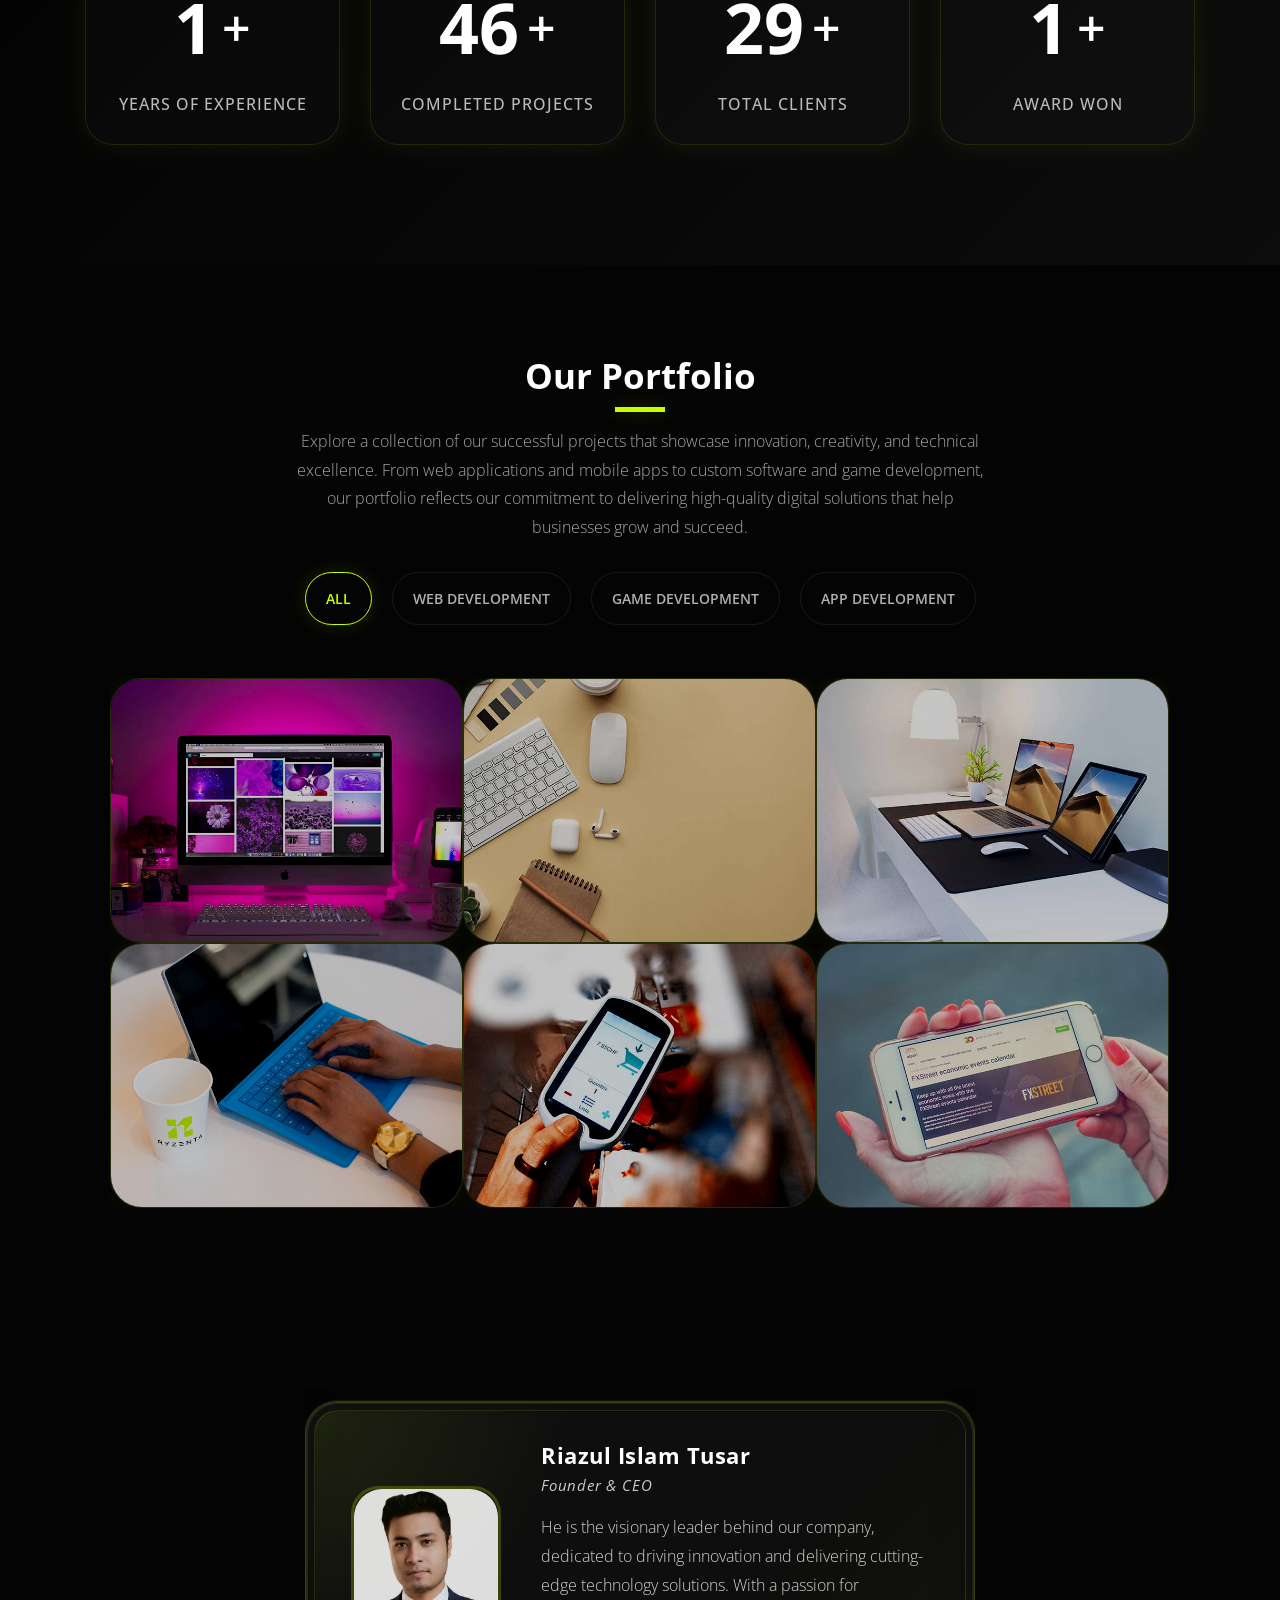
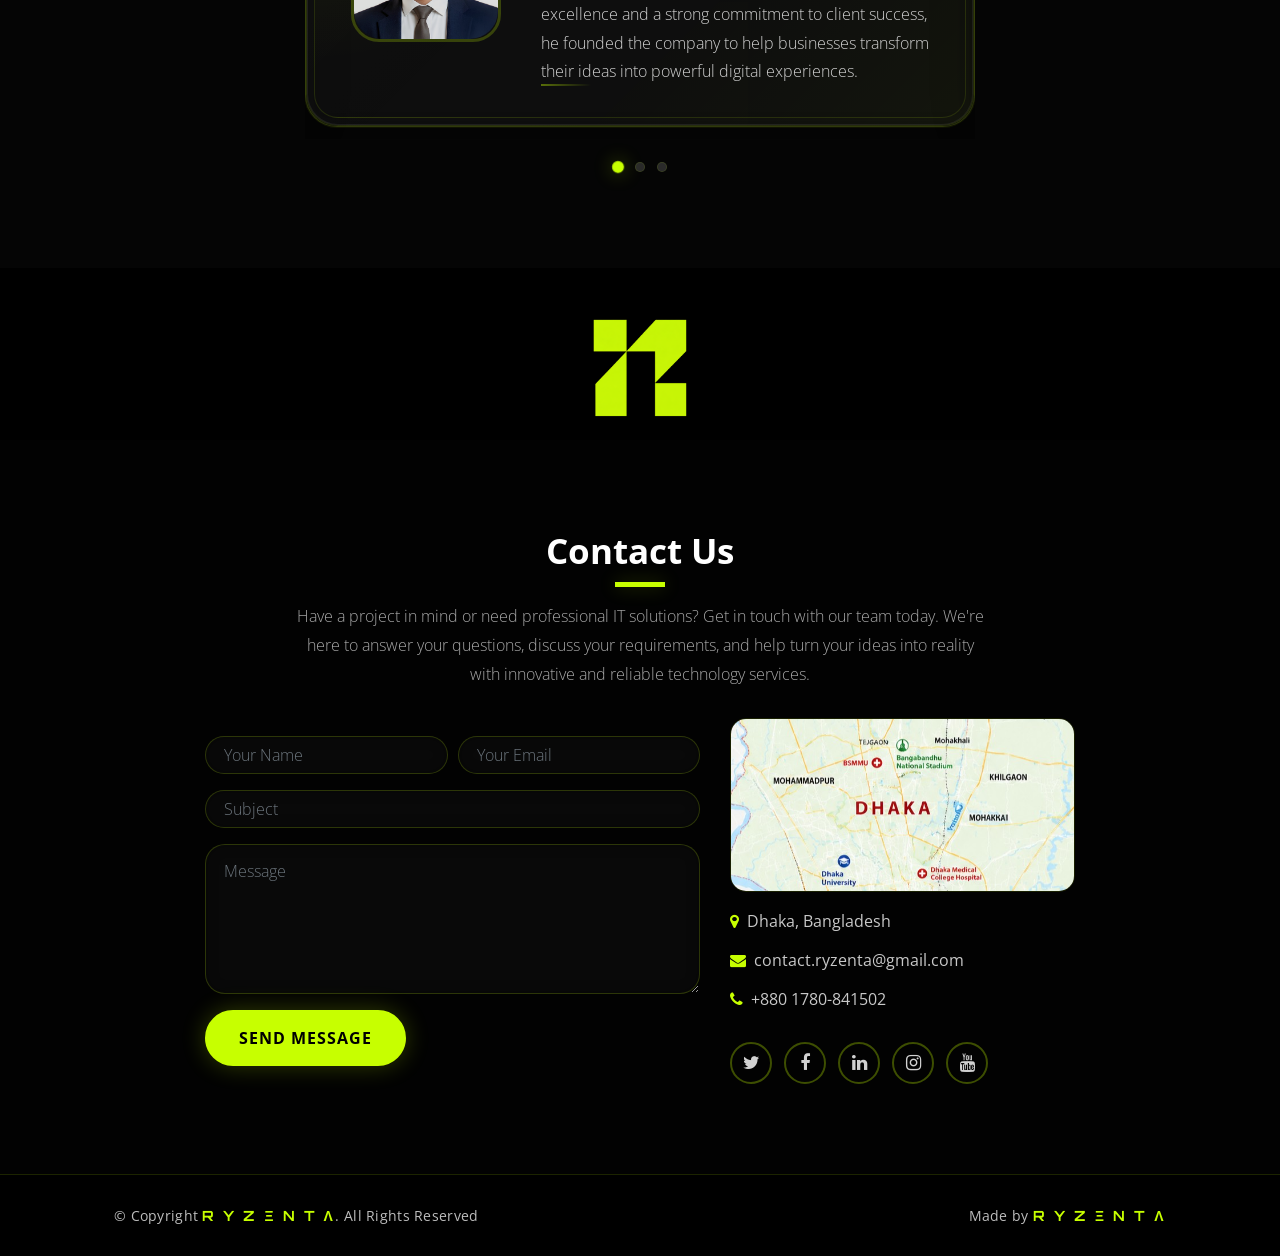
==== commit 4cc6f188: "commit" ====
--- a/index.html
+++ b/index.html
@@ -1,11 +1,13 @@
 <!DOCTYPE html>
 <html lang="en">
     <head>
-        <!-- Favicon -->
+   <!-- Favicon -->
   <link rel="icon" href="images/logo.png" type="image/png">
   <link rel="shortcut icon" href="images/logo.png" type="image/png">
+
         <!-- HTML tag (gtag.js) -->
 <meta name="google-site-verification" content="86KzXKR8FYRM-7yOh8RgNwOD4wLga8-jA7qtf18WQrs" />
+
         <!-- Open Graph Meta Tags (For YouTube, Facebook, LinkedIn) -->
      <meta property="og:title" content="R Y Z Ξ N T Λ">
   <meta property="og:description" content="Welcome to our website. Check out our projects and services.">
@@ -441,6 +443,16 @@
             </div>
         </div>
         <!-- Testimonials End -->
+
+        <!-- Contact Logo Start -->
+        <div class="contact-logo-wrapper">
+            <div class="container">
+                <div class="contact-logo">
+                    <img src="img/logo.png" alt="RYZENTA Logo">
+                </div>
+            </div>
+        </div>
+        <!-- Contact Logo End -->
 
         <!-- Contact Start -->
         <div class="contact" id="contact">
@@ -481,10 +493,10 @@
                             <p><i class="fa fa-phone"></i>+880 1780-841502</p>
                             <div class="social">
                                 <a href="https://www.twitter.com/ryzentaofficial"><i class="fa fa-twitter"></i></a>
-                                <a href="https://www.facebook.com/ryzenta"><i class="fa fa-facebook"></i></a>
+                                <a href="https://facebook.com/ryzentaofficial"><i class="fa fa-facebook"></i></a>
                                 <a href="https://www.linkedin.com/company/ryzenta"><i class="fa fa-linkedin"></i></a>
                                 <a href="https://www.instagram.com/ryzentaofficial"><i class="fa fa-instagram"></i></a>
-                                <a href="https://www.youtube.com/@ryzenta"><i class="fa fa-youtube"></i></a>
+                                <a href="https://www.youtube.com/ryzenta"><i class="fa fa-youtube"></i></a>
                             </div>
                         </div>
                     </div>
--- a/css/style.css
+++ b/css/style.css
@@ -1892,6 +1892,31 @@
     max-width: 900px;
 }
 
+.contact-logo-wrapper {
+    padding: 40px 0 12px;
+}
+
+.contact-logo {
+    text-align: center;
+}
+
+.contact-logo img {
+    width: 100%;
+    max-width: 120px;
+    height: auto;
+    display: inline-block;
+}
+
+@media (max-width: 575.98px) {
+    .contact-logo-wrapper {
+        padding: 28px 0 10px;
+    }
+
+    .contact-logo img {
+        max-width: 90px;
+    }
+}
+
 #contact .contact-info img {
     max-width: 100%;
     margin-bottom: 15px;
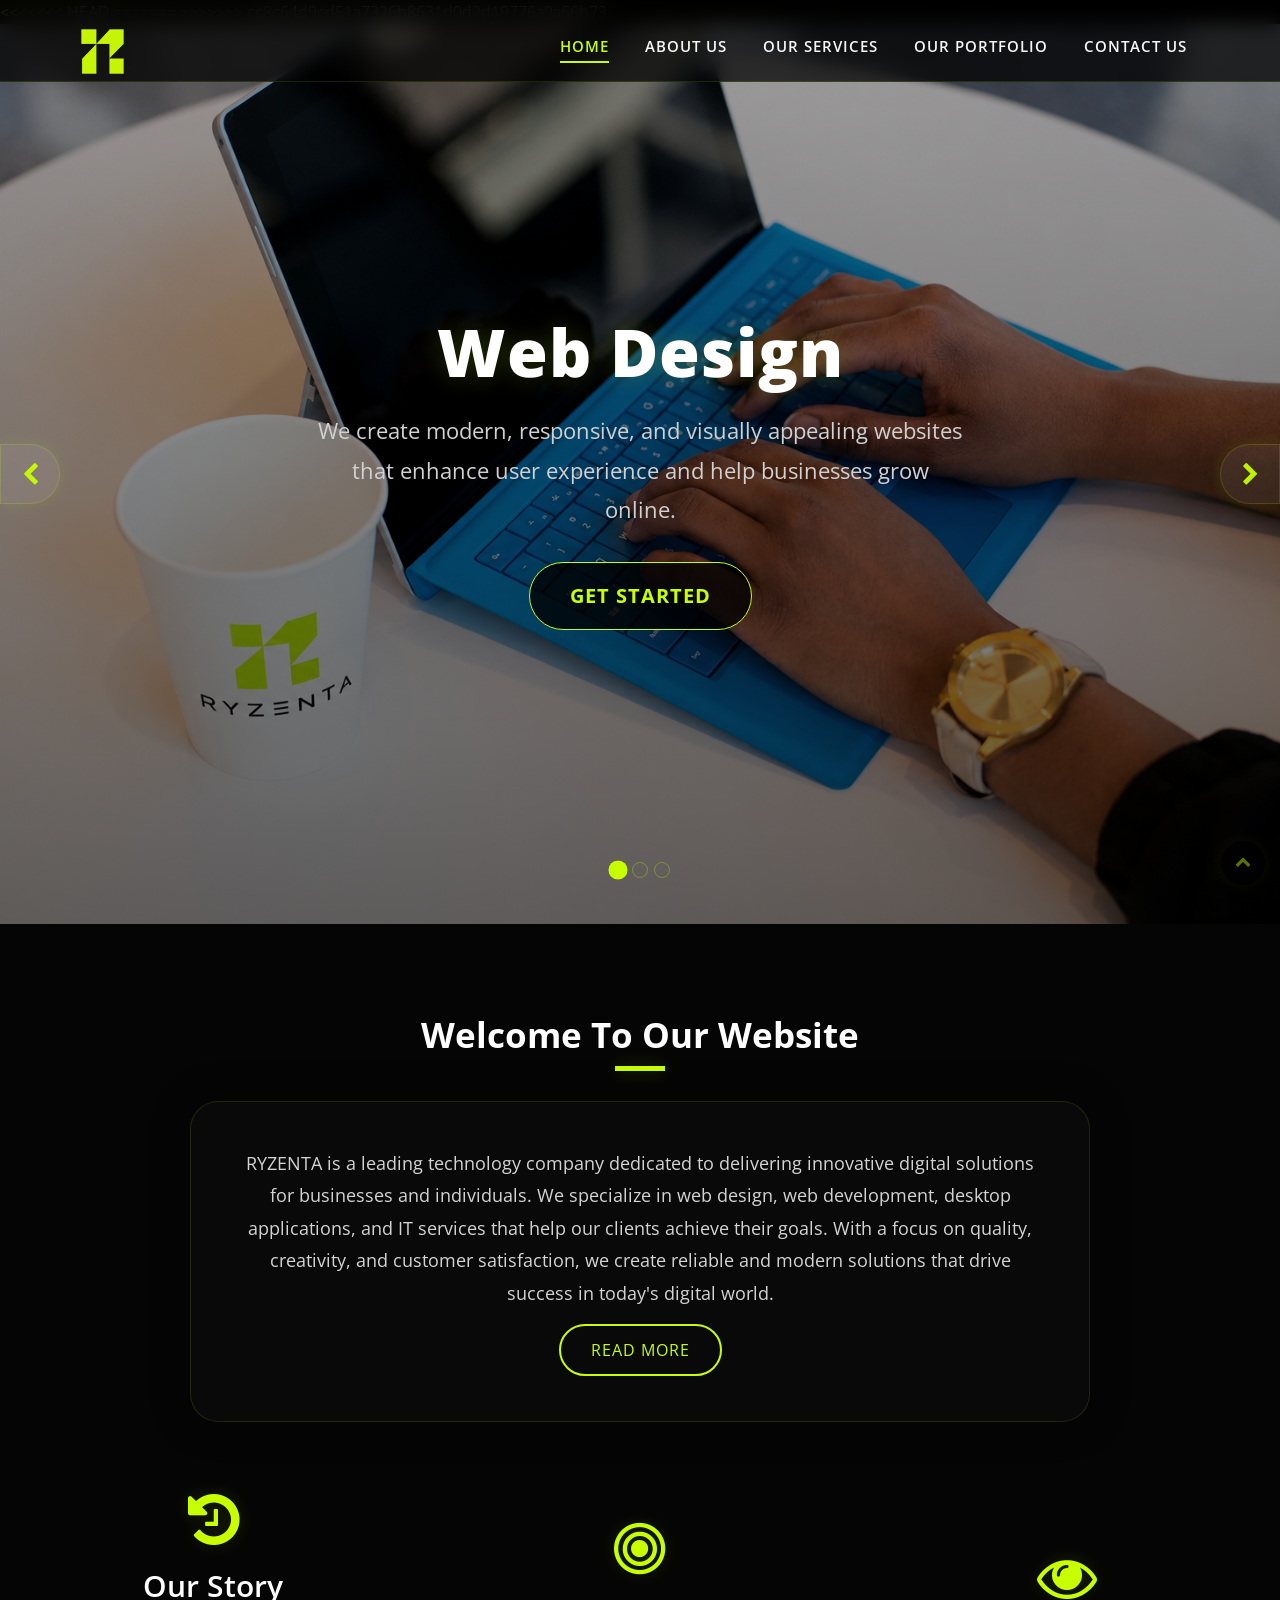
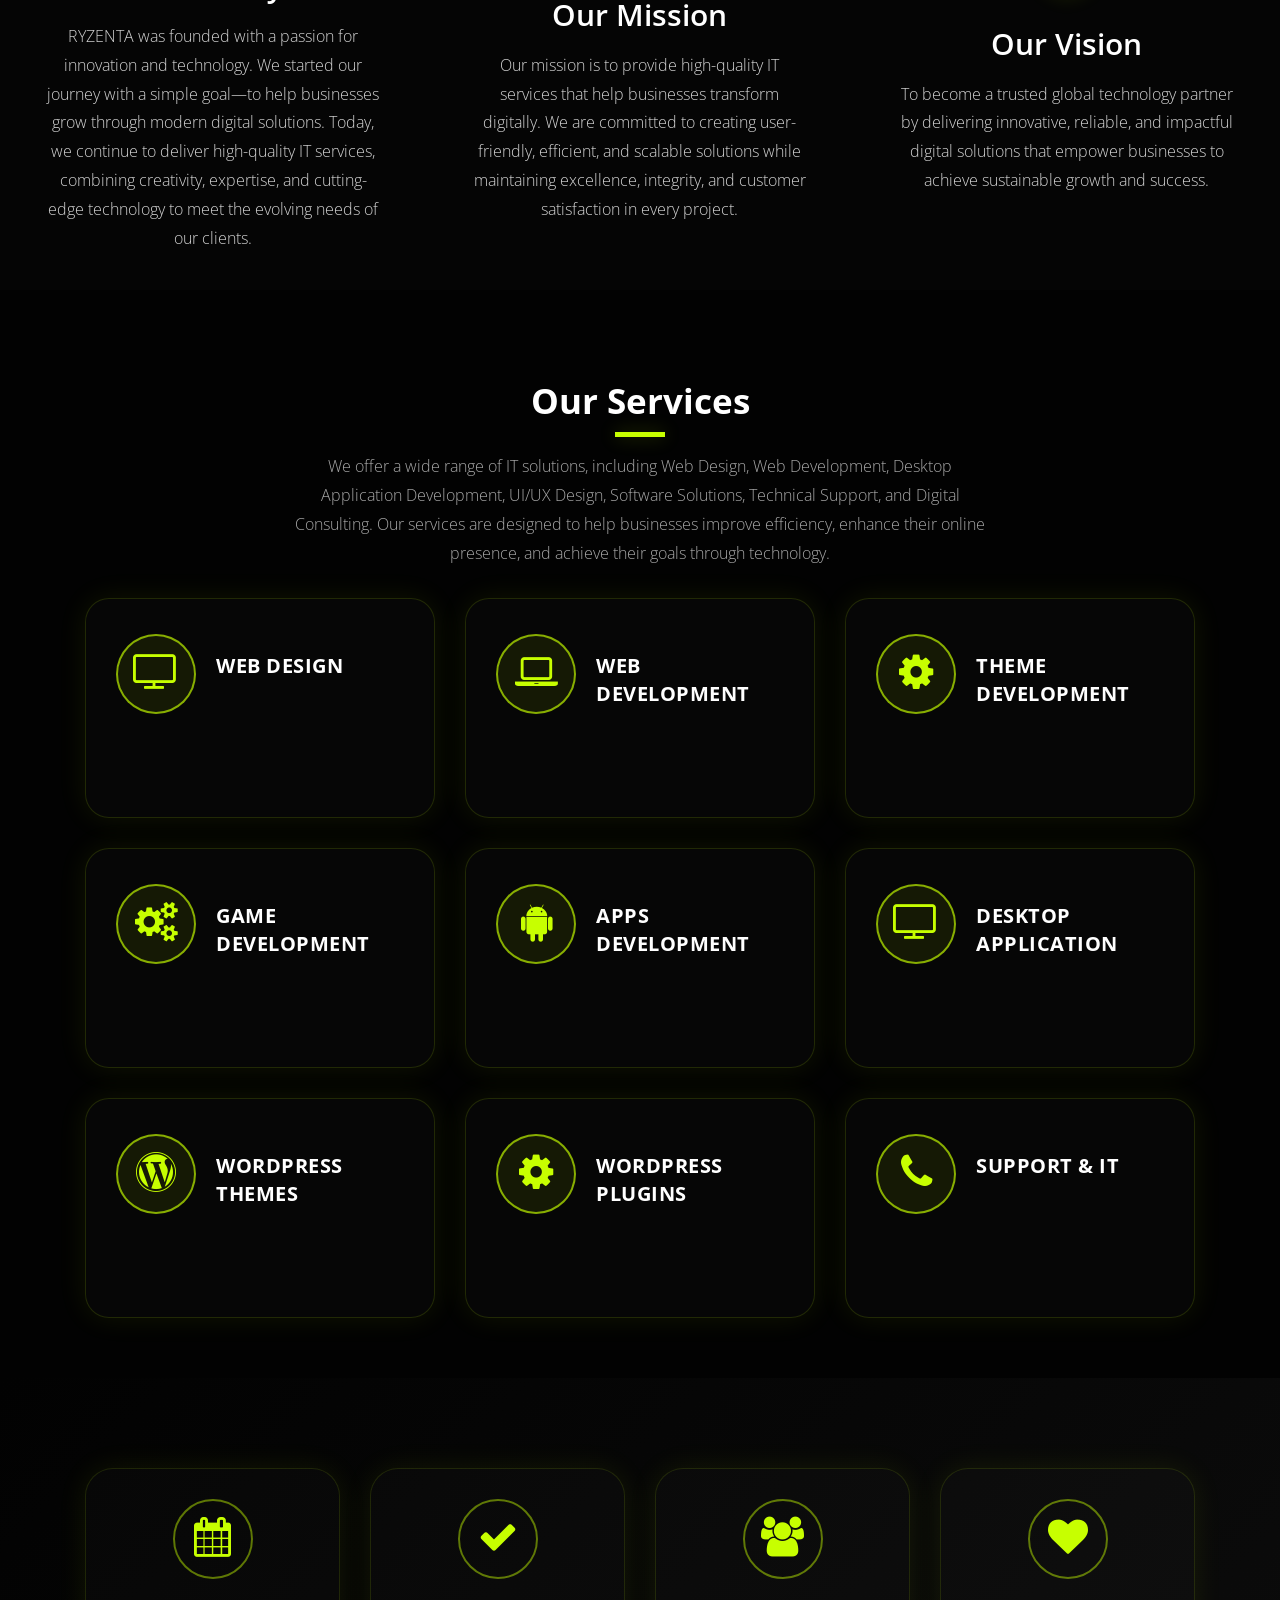
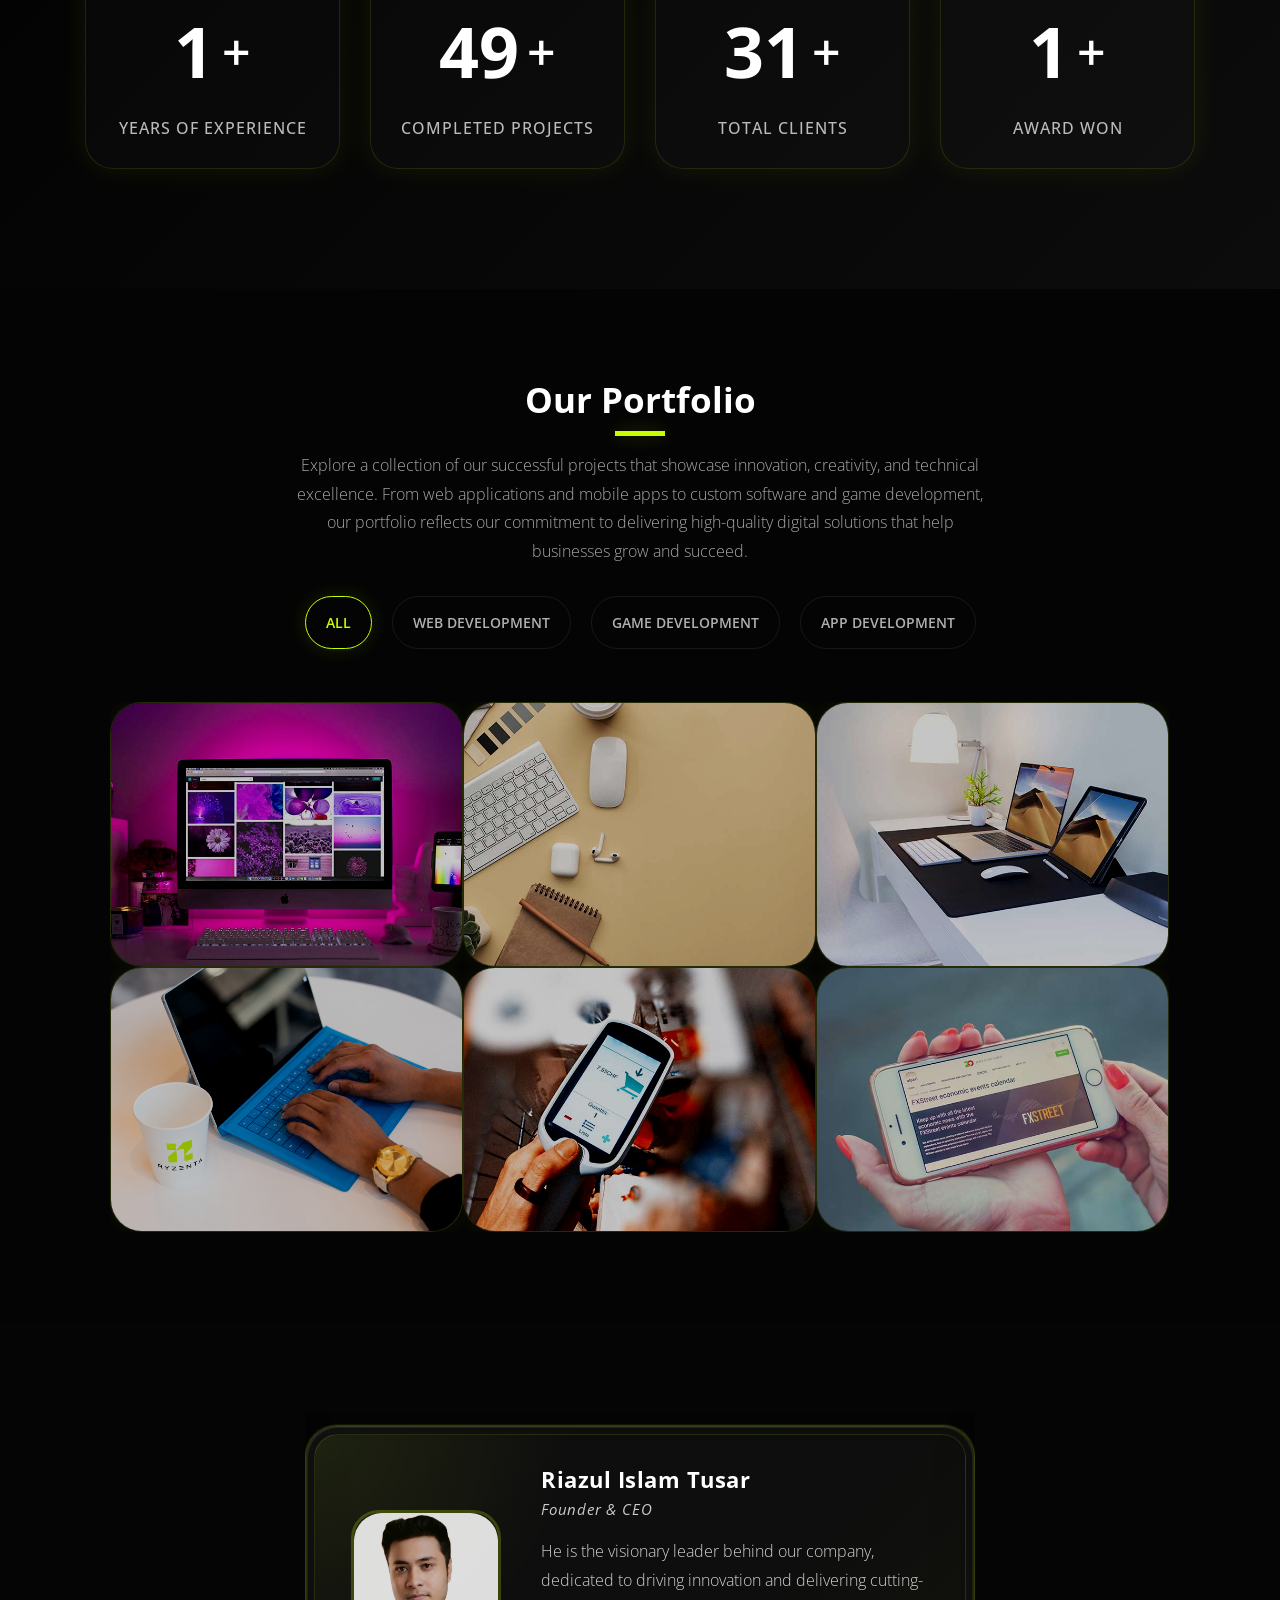
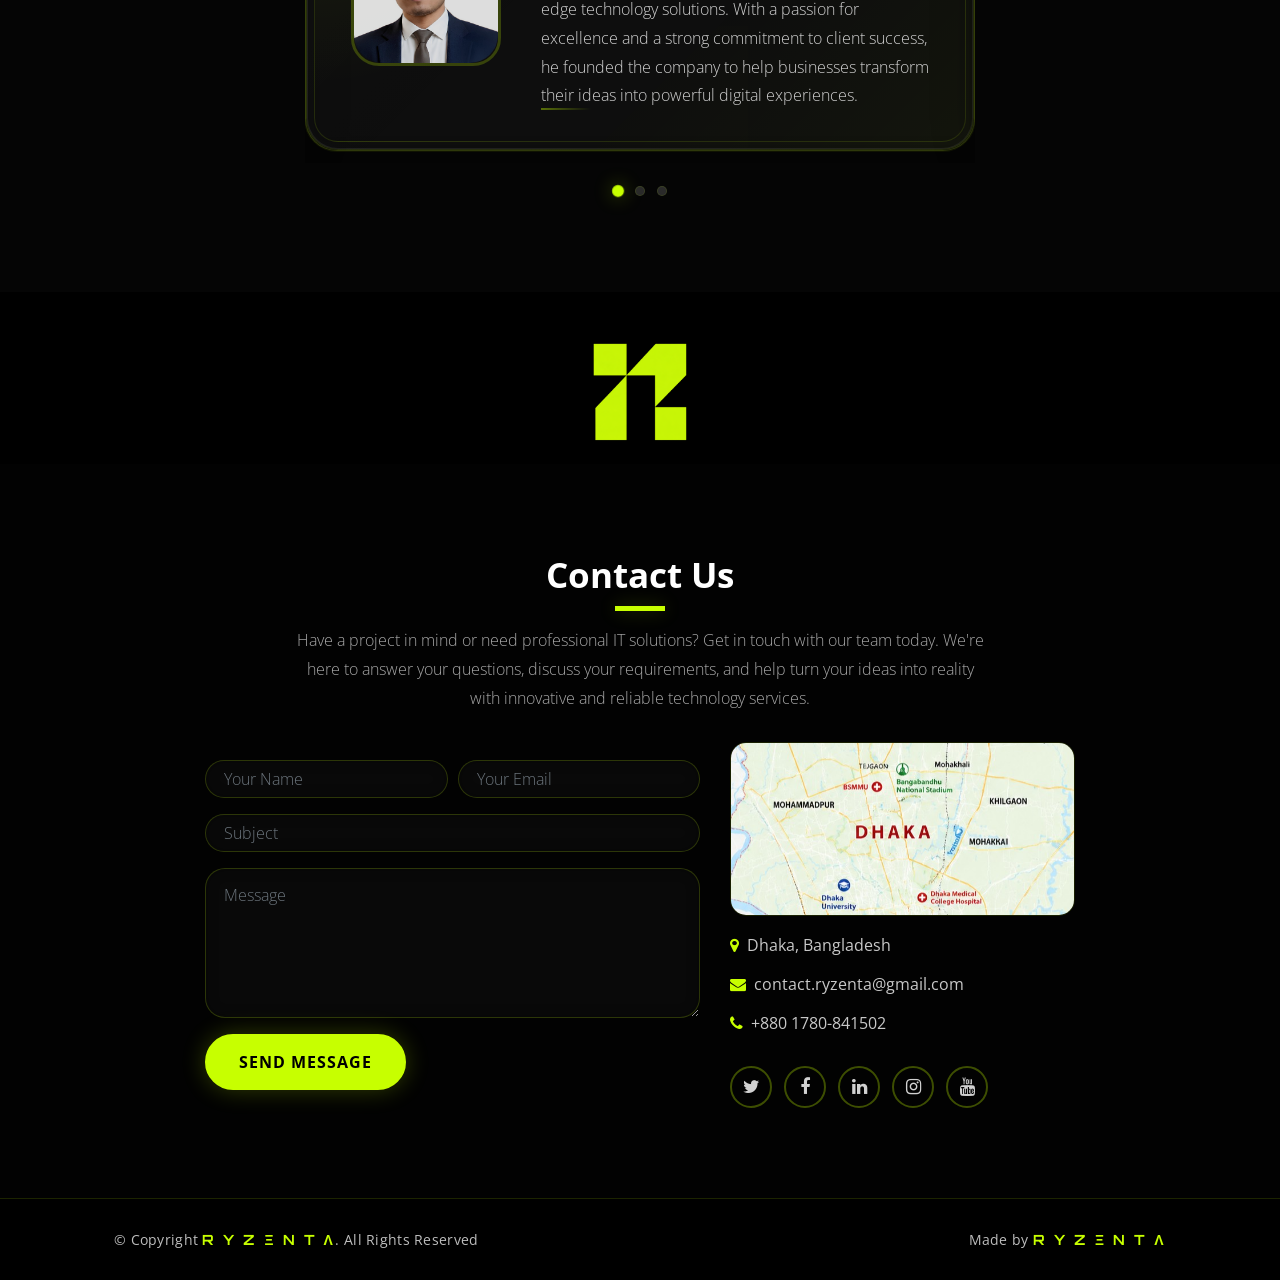
==== commit dcec4350: "Update index.html" ====
--- a/index.html
+++ b/index.html
@@ -1,6 +1,7 @@
 <!DOCTYPE html>
 <html lang="en">
     <head>
+<<<<<<< HEAD
    <!-- Favicon -->
   <link rel="icon" href="images/logo.png" type="image/png">
   <link rel="shortcut icon" href="images/logo.png" type="image/png">
@@ -8,6 +9,13 @@
         <!-- HTML tag (gtag.js) -->
 <meta name="google-site-verification" content="86KzXKR8FYRM-7yOh8RgNwOD4wLga8-jA7qtf18WQrs" />
 
+=======
+        <!-- Favicon -->
+  <link rel="icon" href="images/logo.png" type="image/png">
+  <link rel="shortcut icon" href="images/logo.png" type="image/png">
+        <!-- HTML tag (gtag.js) -->
+<meta name="google-site-verification" content="86KzXKR8FYRM-7yOh8RgNwOD4wLga8-jA7qtf18WQrs" />
+>>>>>>> cc8c64d9cd51a7326b8631d0d2d19776a9a66b73
         <!-- Open Graph Meta Tags (For YouTube, Facebook, LinkedIn) -->
      <meta property="og:title" content="R Y Z Ξ N T Λ">
   <meta property="og:description" content="Welcome to our website. Check out our projects and services.">
@@ -493,10 +501,10 @@
                             <p><i class="fa fa-phone"></i>+880 1780-841502</p>
                             <div class="social">
                                 <a href="https://www.twitter.com/ryzentaofficial"><i class="fa fa-twitter"></i></a>
-                                <a href="https://facebook.com/ryzentaofficial"><i class="fa fa-facebook"></i></a>
+                                <a href="https://www.facebook.com/ryzenta"><i class="fa fa-facebook"></i></a>
                                 <a href="https://www.linkedin.com/company/ryzenta"><i class="fa fa-linkedin"></i></a>
                                 <a href="https://www.instagram.com/ryzentaofficial"><i class="fa fa-instagram"></i></a>
-                                <a href="https://www.youtube.com/ryzenta"><i class="fa fa-youtube"></i></a>
+                                <a href="https://www.youtube.com/@ryzenta"><i class="fa fa-youtube"></i></a>
                             </div>
                         </div>
                     </div>
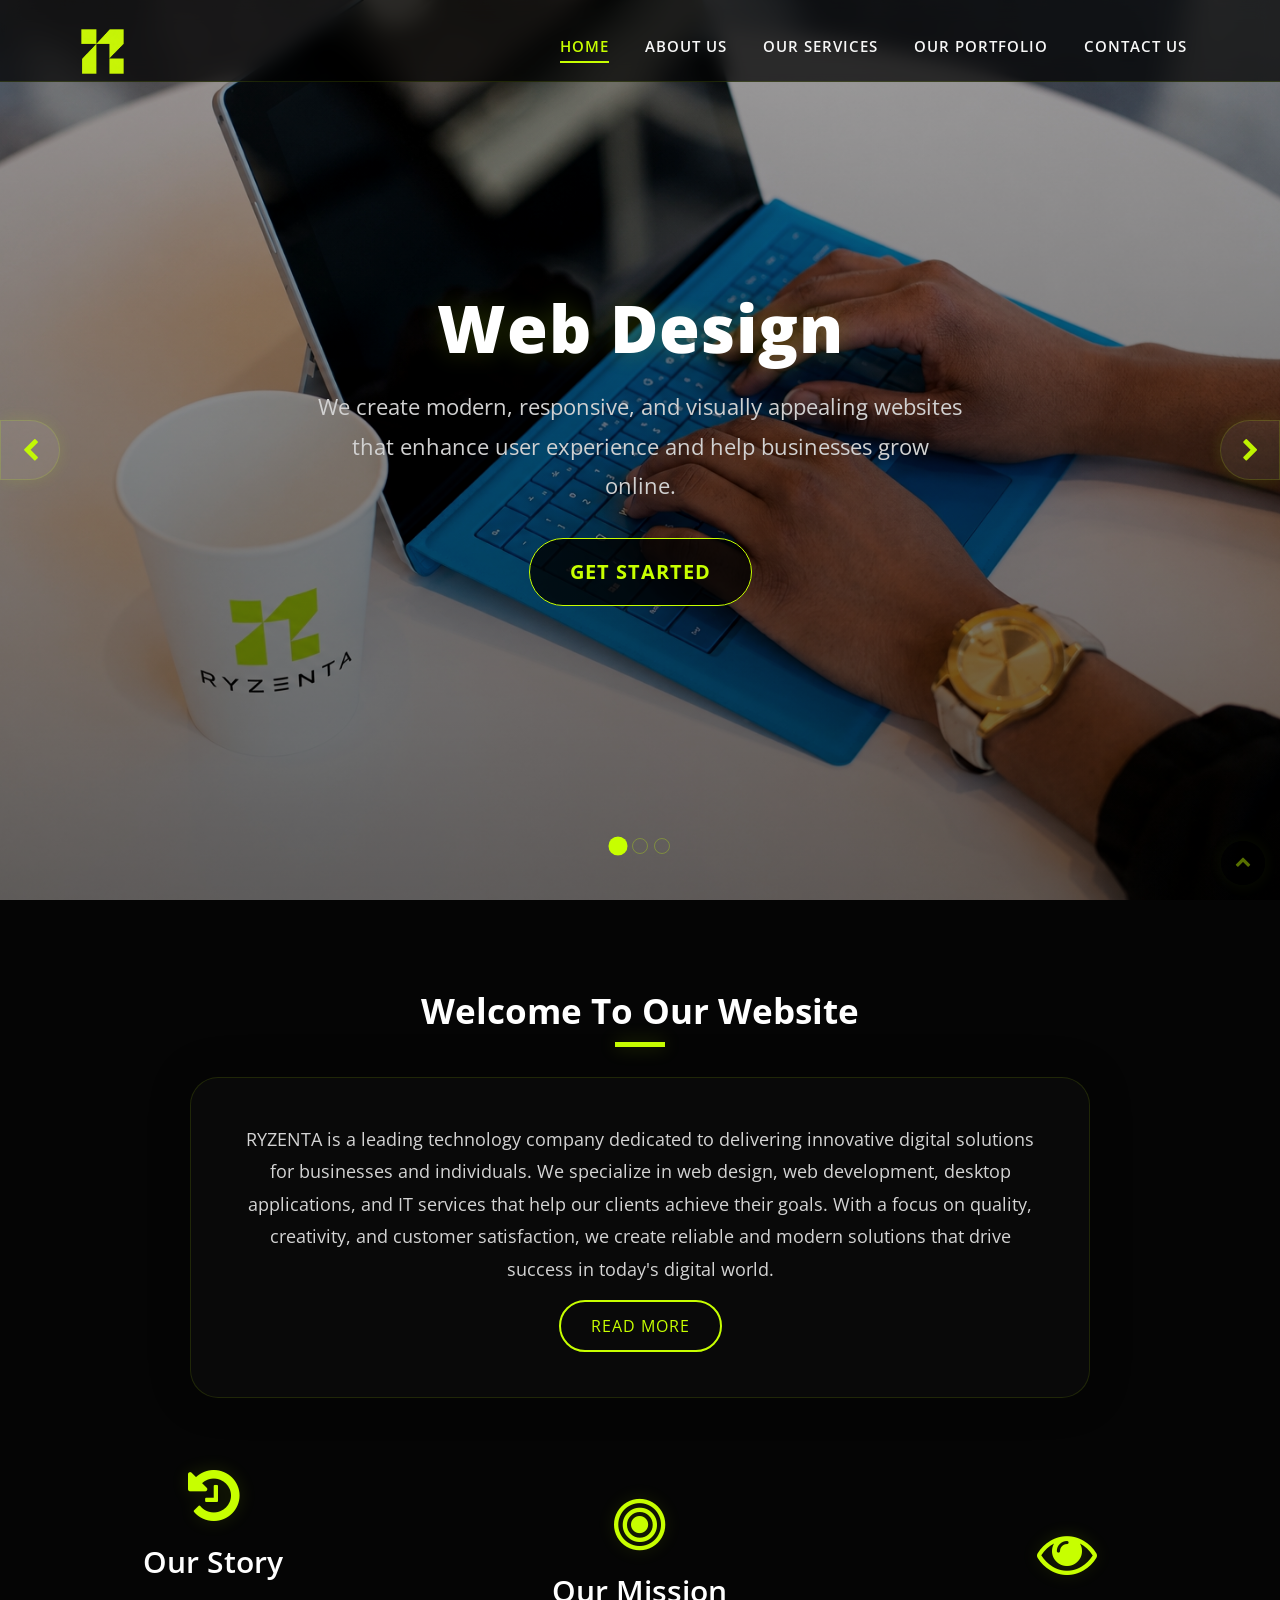
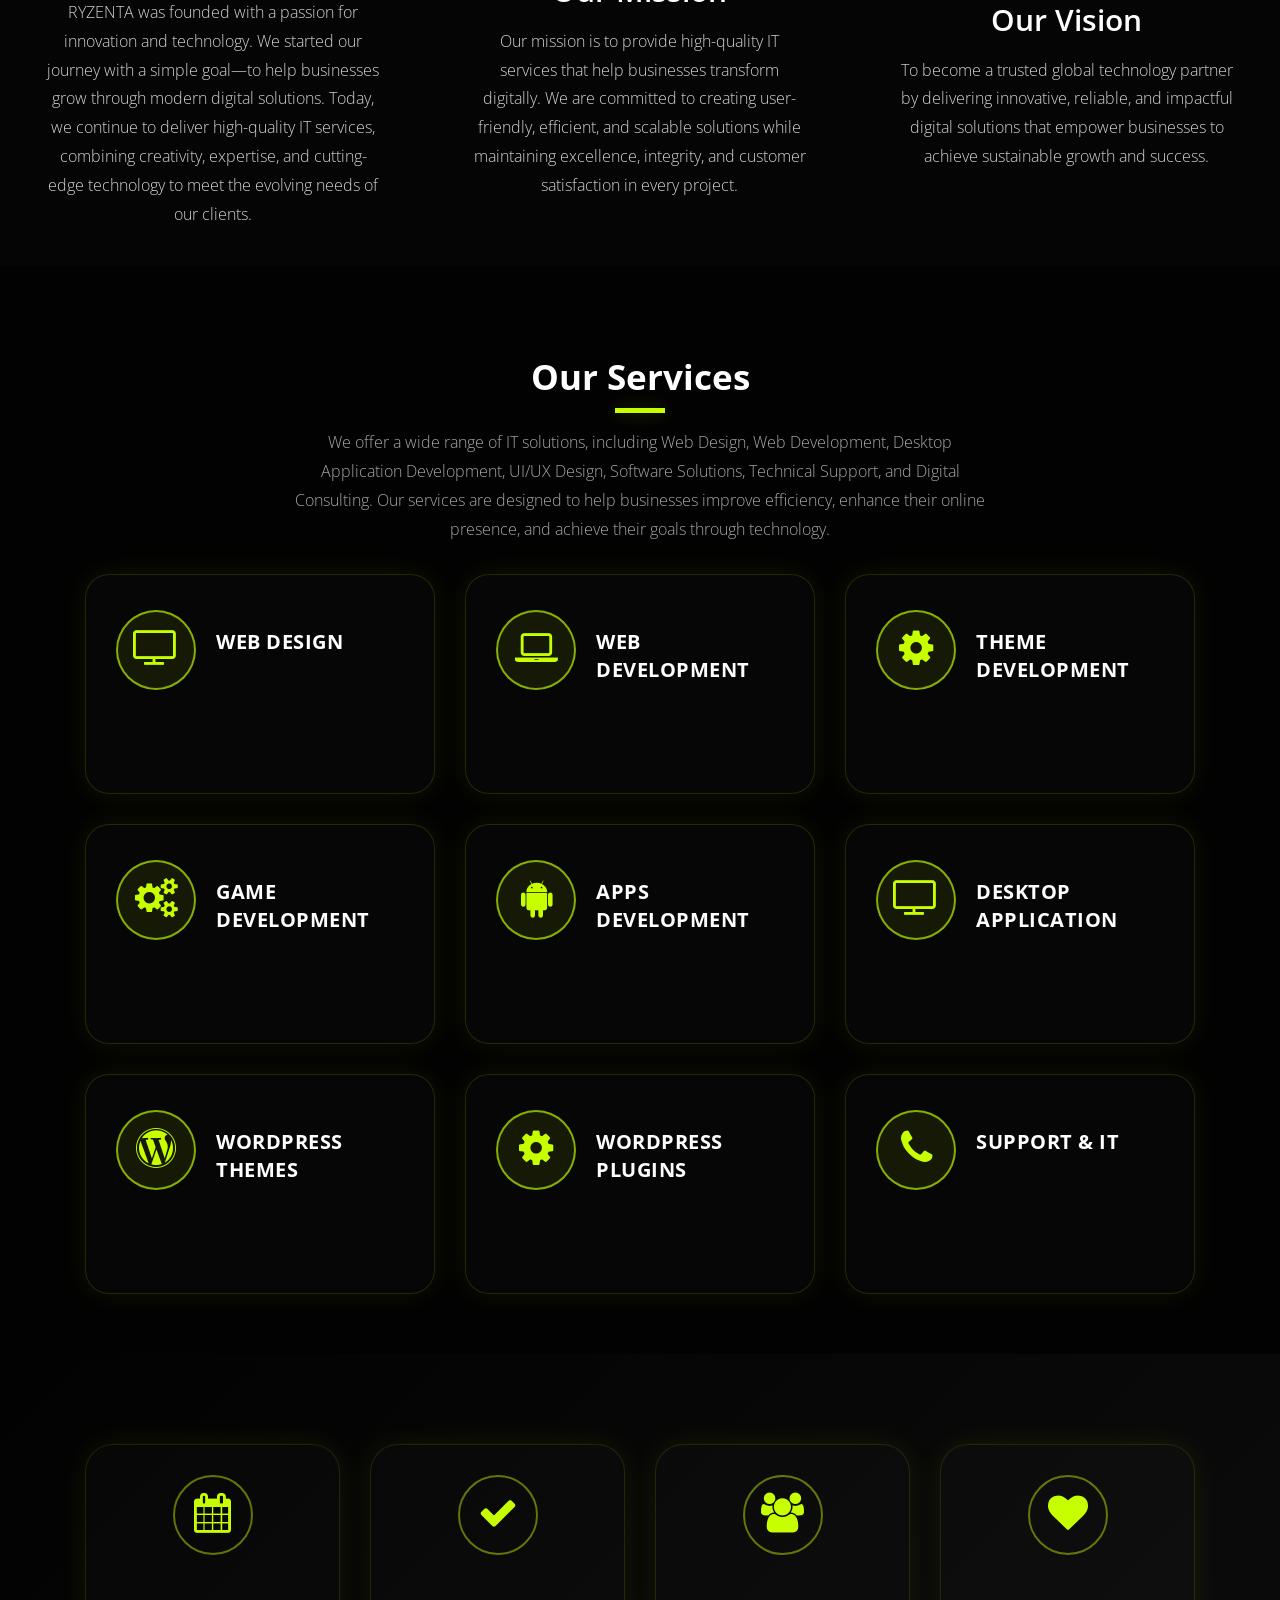
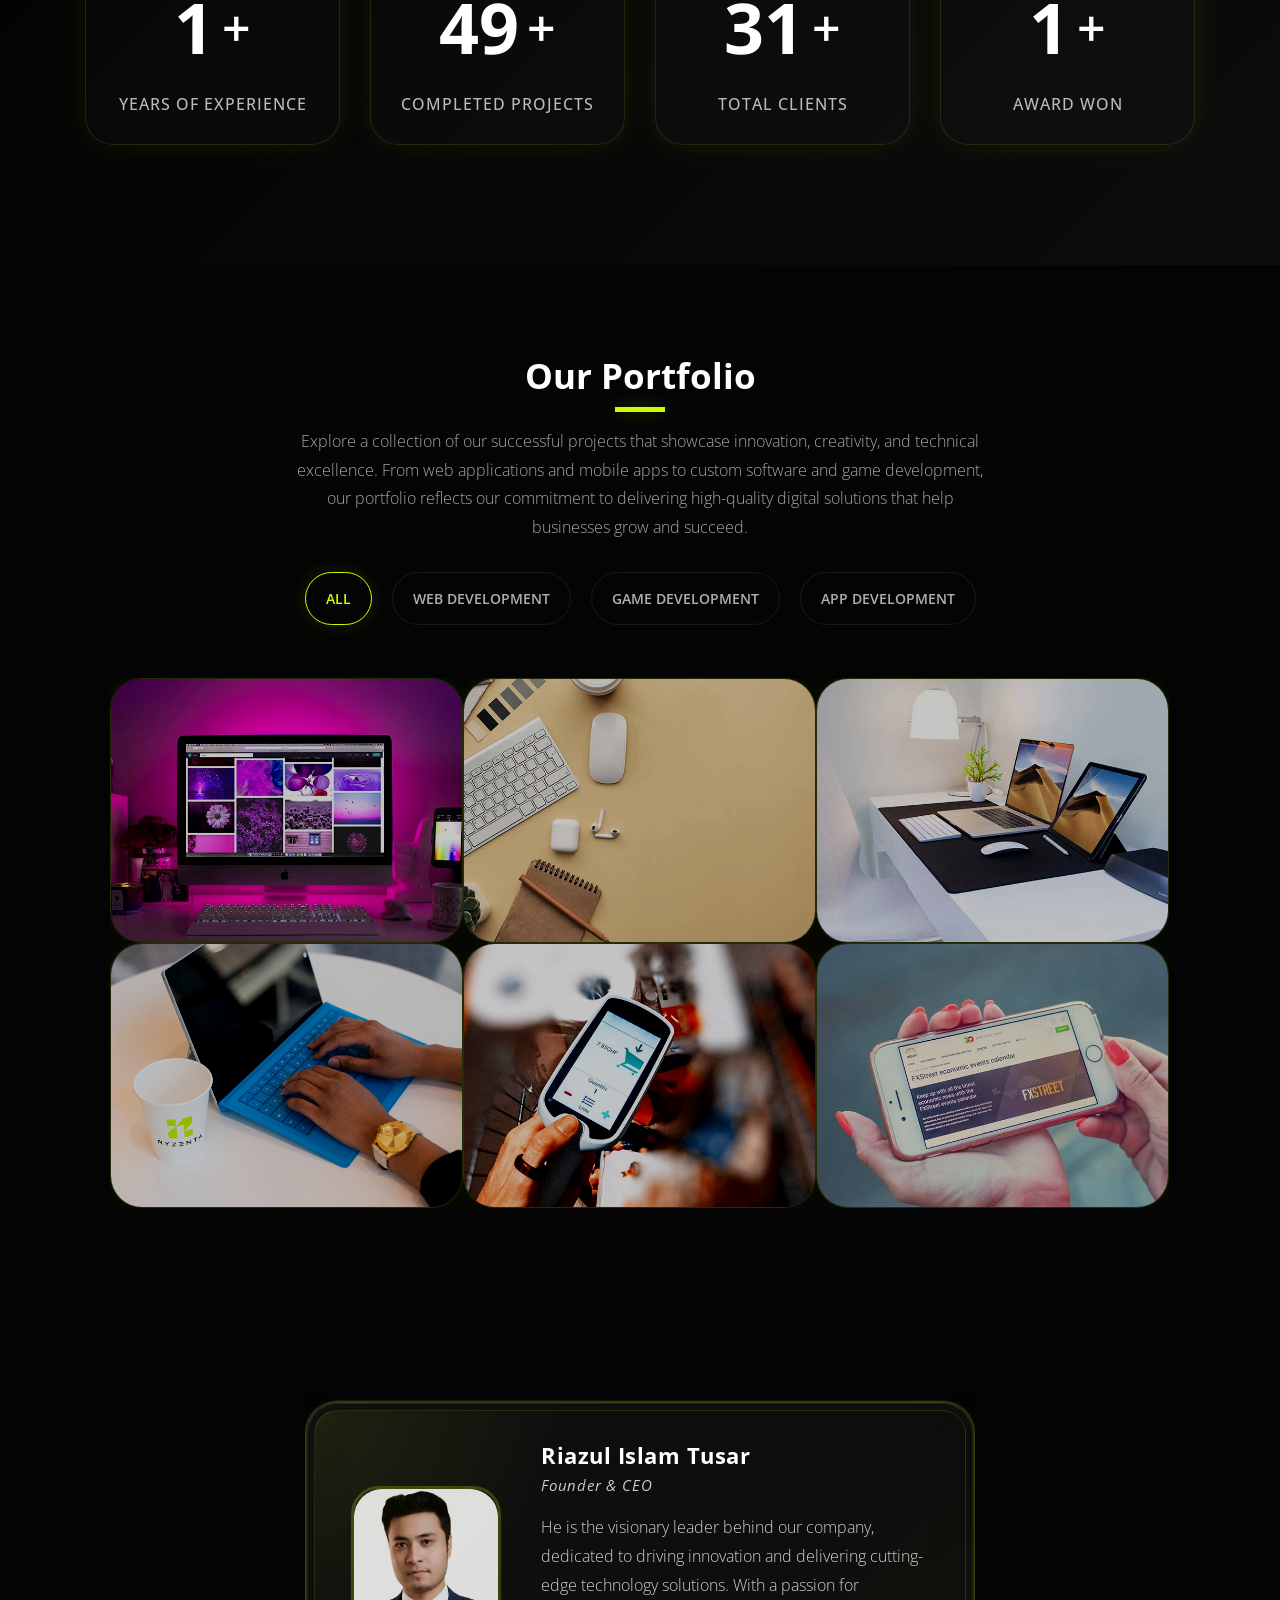
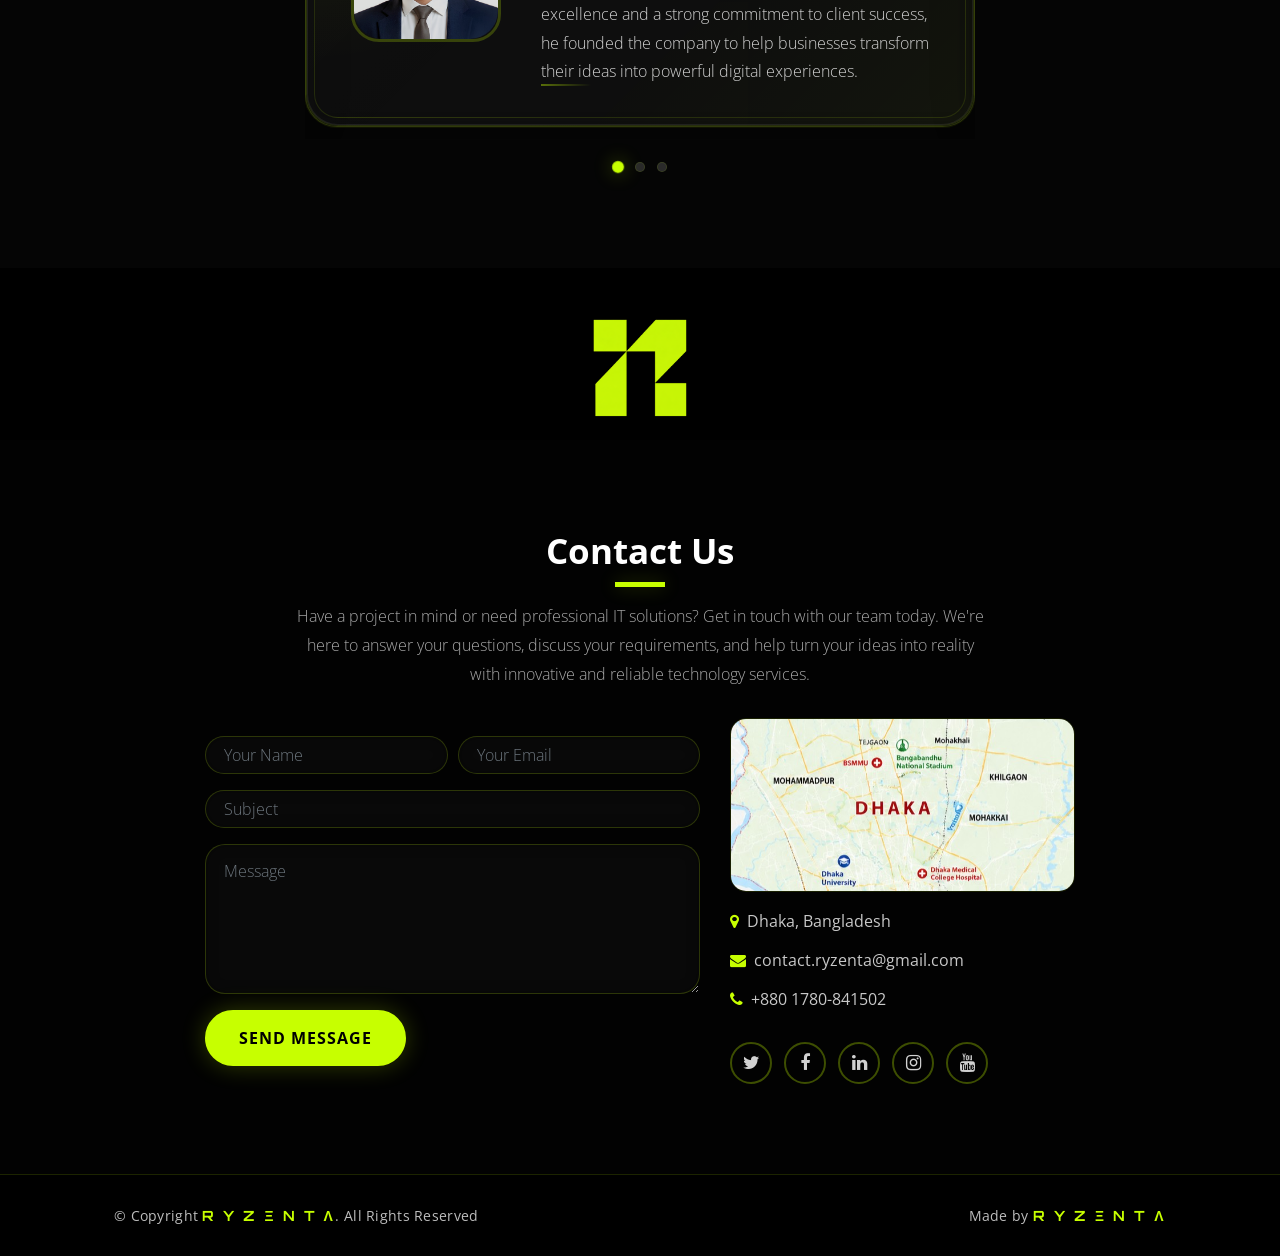
==== commit 2076a8e1: "Update index.html" ====
--- a/index.html
+++ b/index.html
@@ -1,7 +1,6 @@
 <!DOCTYPE html>
 <html lang="en">
     <head>
-<<<<<<< HEAD
    <!-- Favicon -->
   <link rel="icon" href="images/logo.png" type="image/png">
   <link rel="shortcut icon" href="images/logo.png" type="image/png">
@@ -9,13 +8,6 @@
         <!-- HTML tag (gtag.js) -->
 <meta name="google-site-verification" content="86KzXKR8FYRM-7yOh8RgNwOD4wLga8-jA7qtf18WQrs" />
 
-=======
-        <!-- Favicon -->
-  <link rel="icon" href="images/logo.png" type="image/png">
-  <link rel="shortcut icon" href="images/logo.png" type="image/png">
-        <!-- HTML tag (gtag.js) -->
-<meta name="google-site-verification" content="86KzXKR8FYRM-7yOh8RgNwOD4wLga8-jA7qtf18WQrs" />
->>>>>>> cc8c64d9cd51a7326b8631d0d2d19776a9a66b73
         <!-- Open Graph Meta Tags (For YouTube, Facebook, LinkedIn) -->
      <meta property="og:title" content="R Y Z Ξ N T Λ">
   <meta property="og:description" content="Welcome to our website. Check out our projects and services.">
@@ -28,6 +20,7 @@
   <meta name="twitter:title" content="ryzentaofficial">
   <meta name="twitter:description" content="Welcome to our website. Check out our projects and services.">
   <meta name="twitter:image" content="https://ryzenta.github.io/logo.png">
+
 
         <meta charset="utf-8">
         <title>R Y Z Ξ N T Λ</title>
